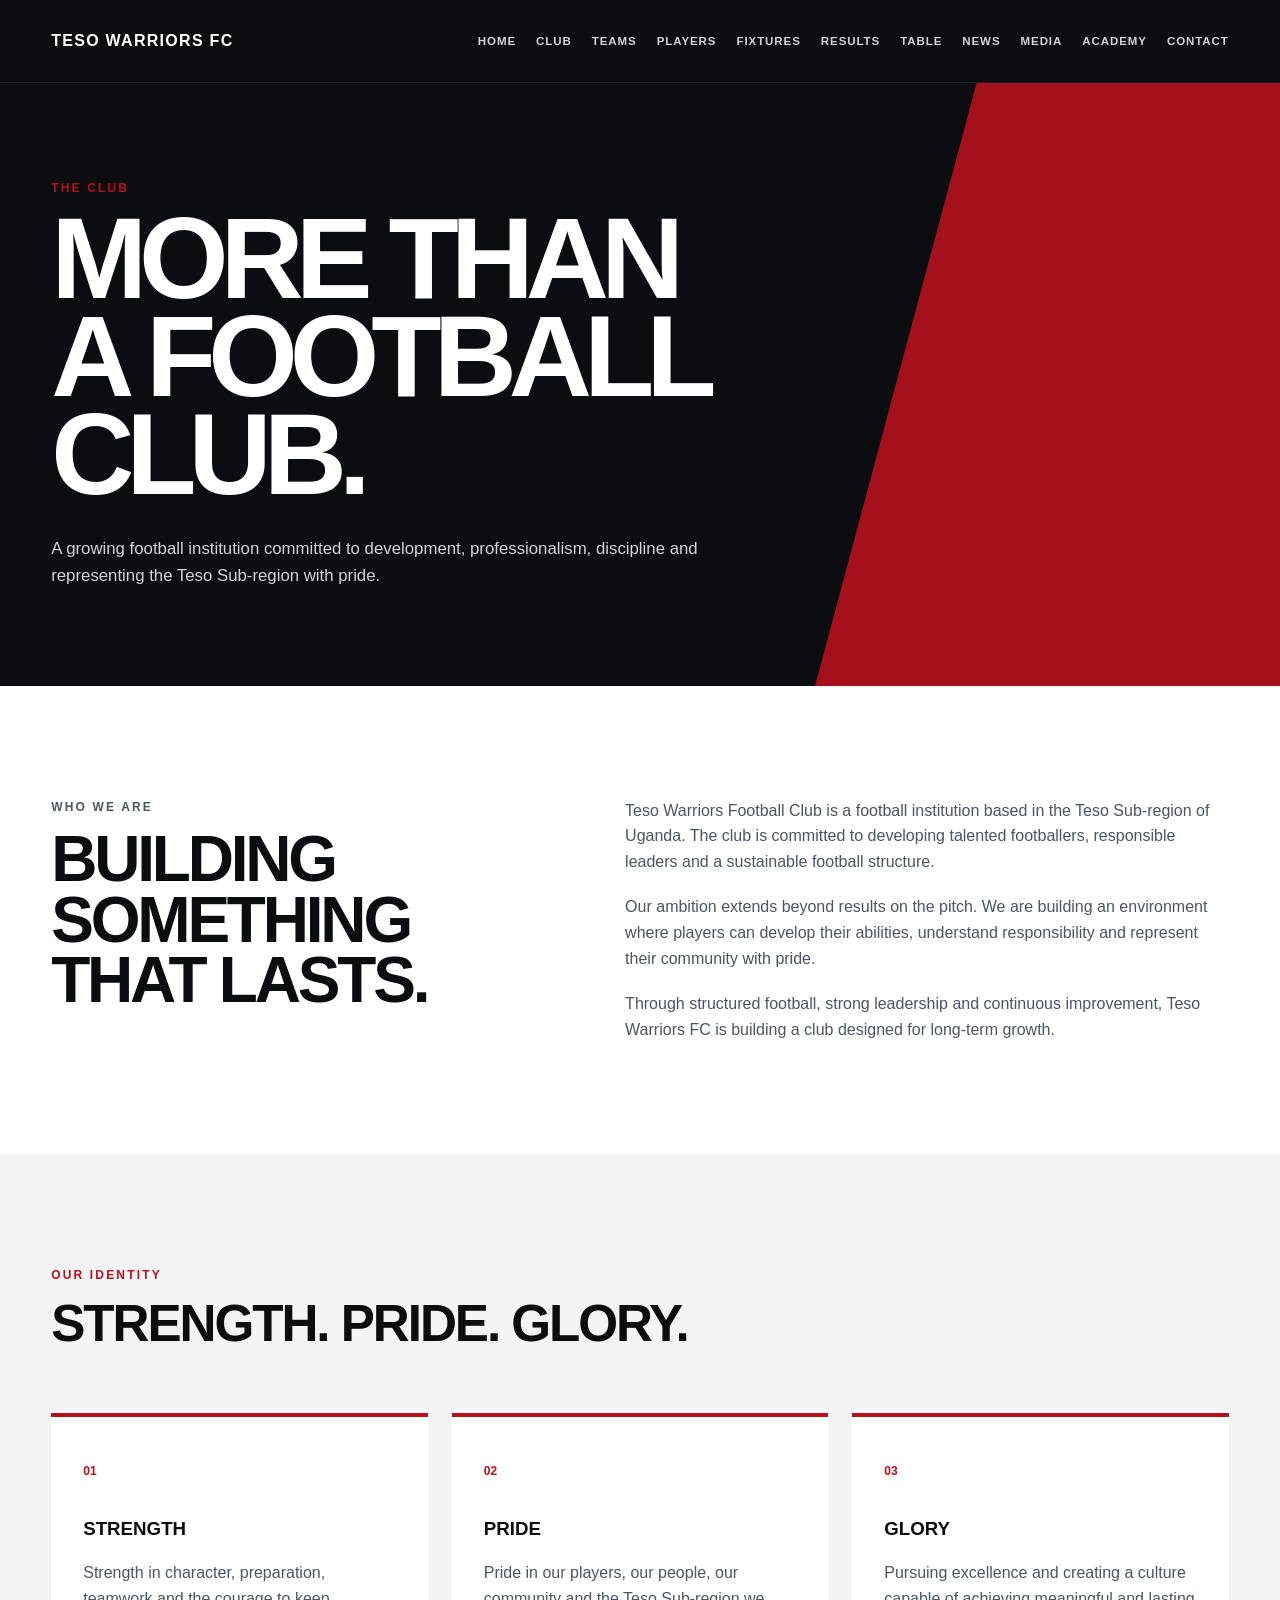
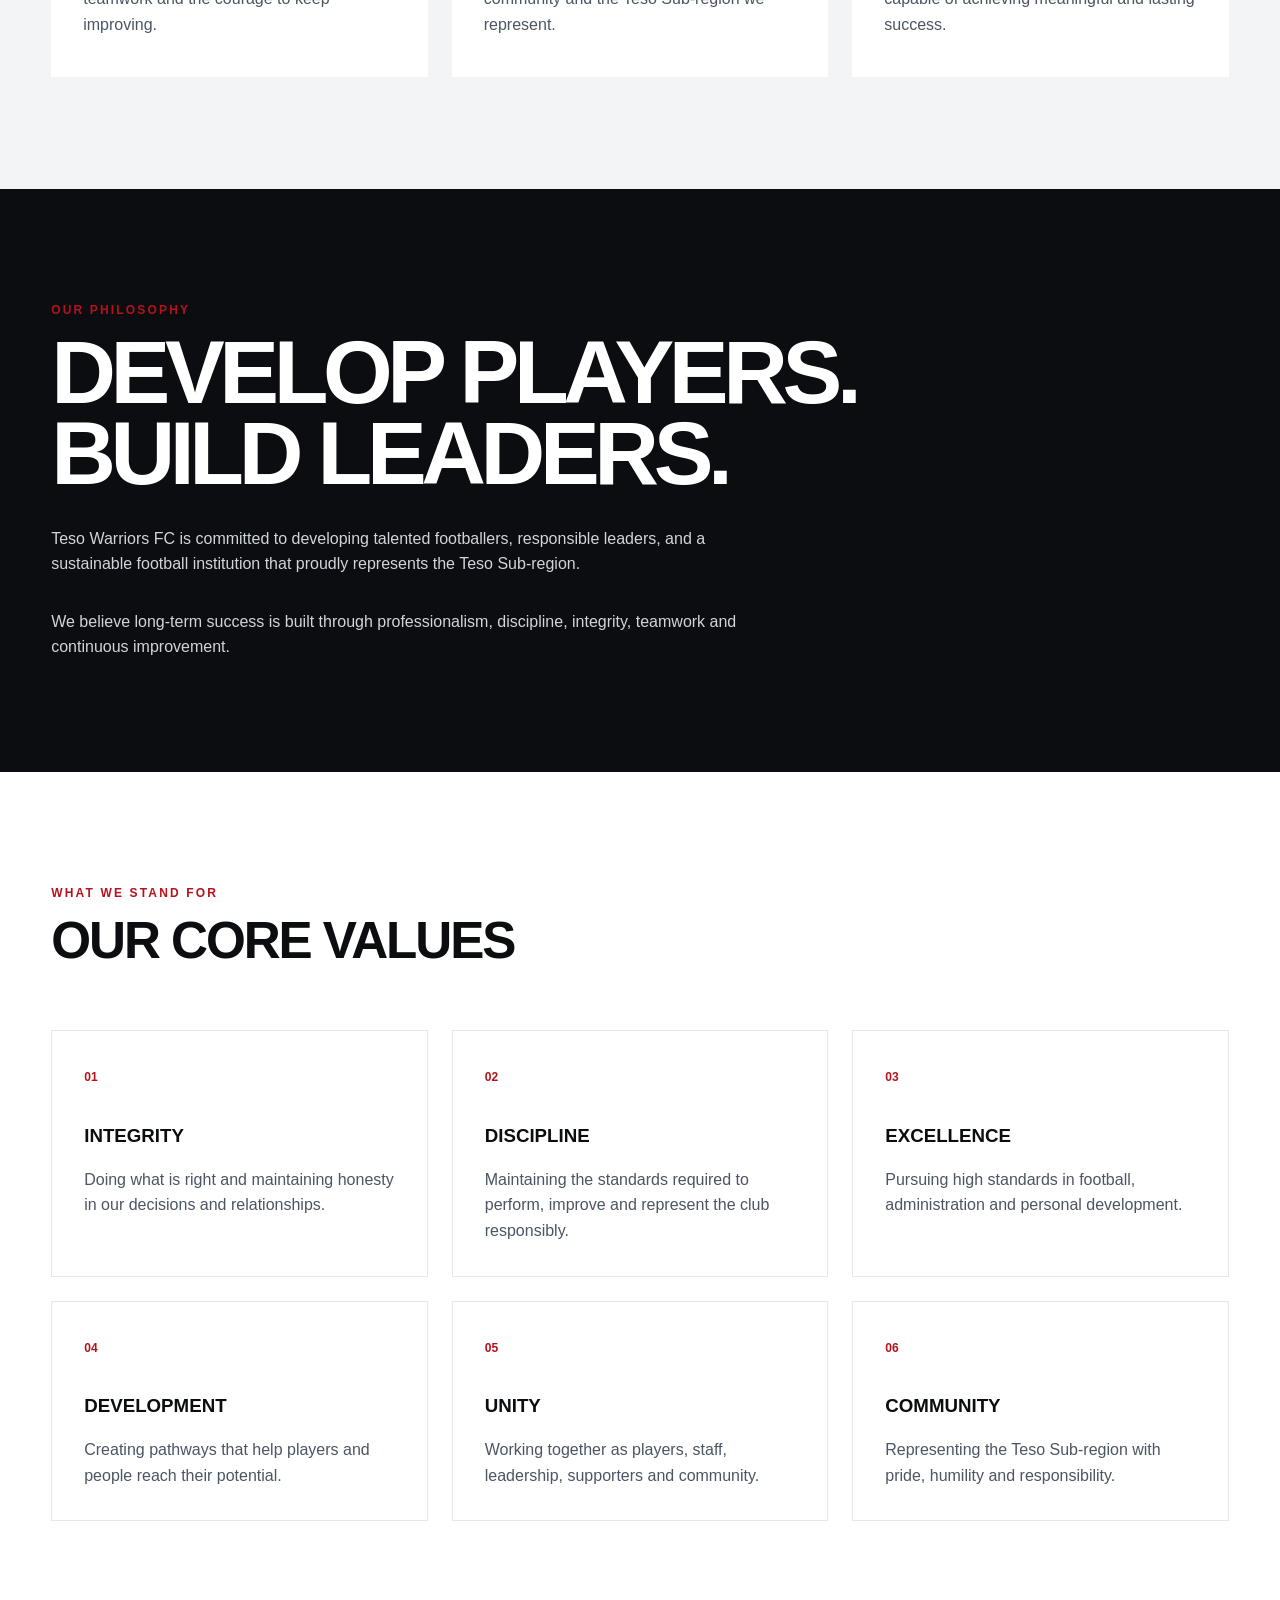
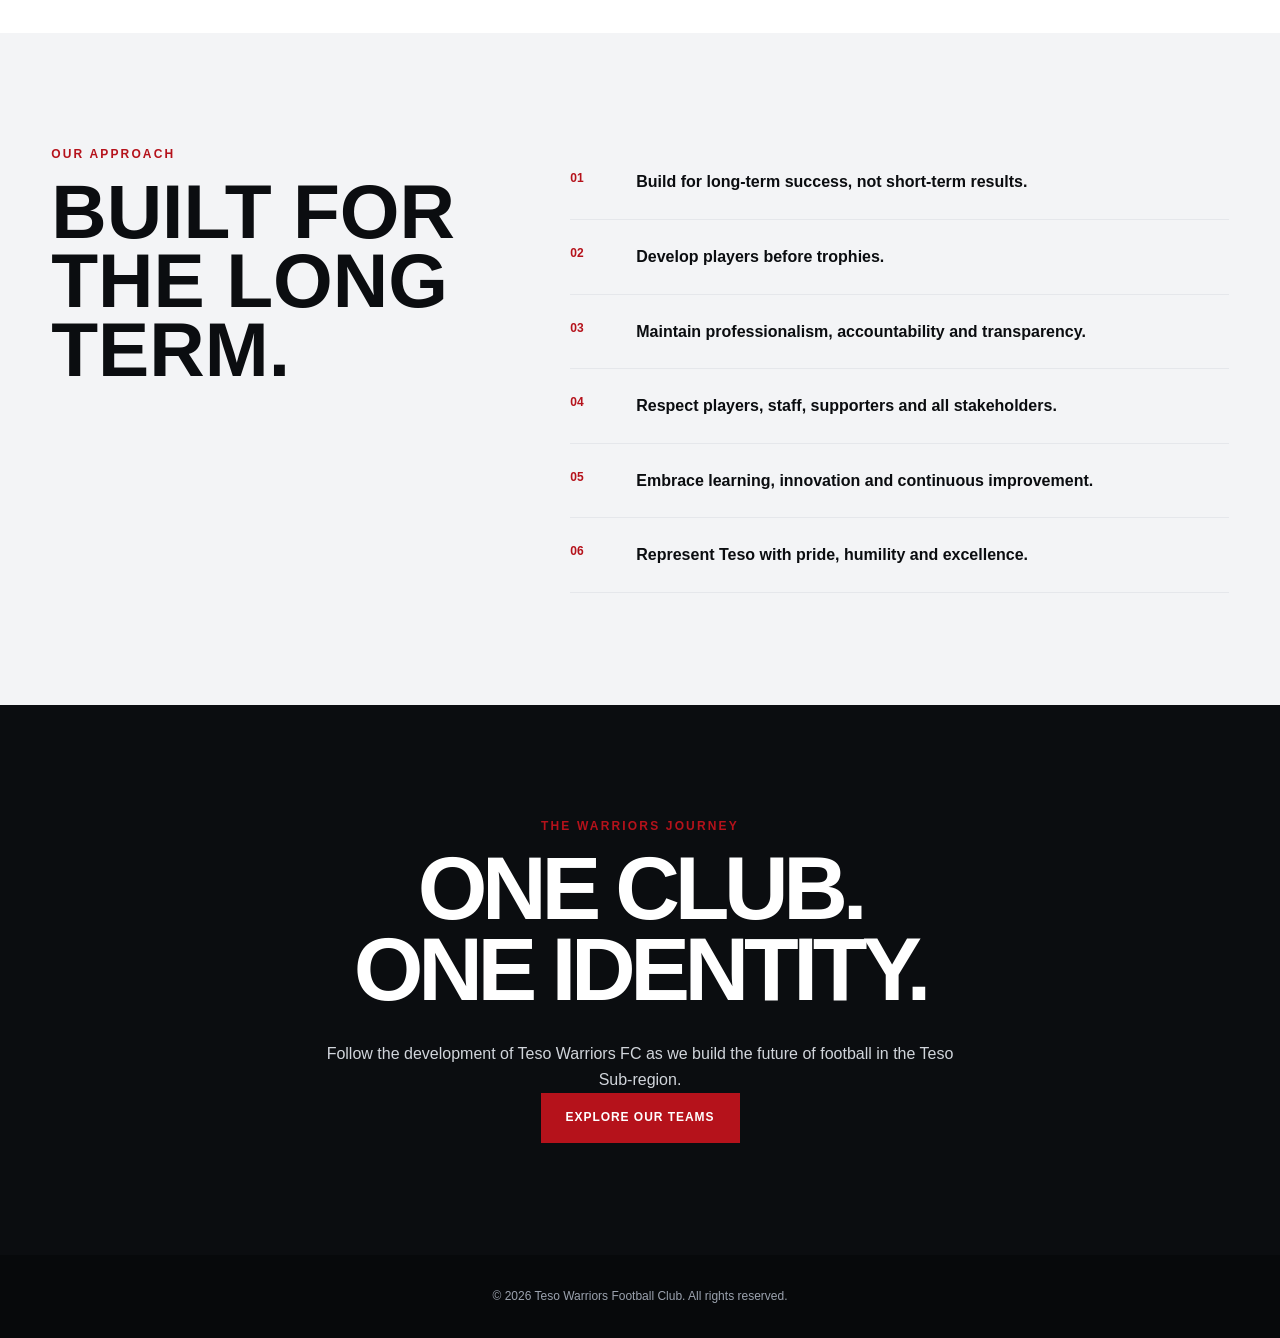
==== about.html @ 23d7d945 "Build complete public website structure and styling" ====
<!doctype html>
<html lang="en">
  <head>
    <meta charset="UTF-8" />
    <meta name="viewport" content="width=device-width, initial-scale=1.0" />

    <title>About the Club | Teso Warriors FC</title>

    <meta
      name="description"
      content="Learn about Teso Warriors Football Club, our identity, philosophy, values and commitment to football development in the Teso Sub-region."
    />

    <link rel="stylesheet" href="css/style.css" />
  </head>

  <body>
    <!-- Header -->
    <header class="site-header">
      <div class="container">
        <a href="index.html" class="logo">TESO WARRIORS FC</a>

        <nav class="main-nav">
          <a href="index.html">Home</a>
          <a href="about.html">Club</a>
          <a href="teams.html">Teams</a>
          <a href="players.html">Players</a>
          <a href="fixtures.html">Fixtures</a>
          <a href="results.html">Results</a>
          <a href="table.html">Table</a>
          <a href="news.html">News</a>
          <a href="media.html">Media</a>
          <a href="academy.html">Academy</a>
          <a href="contact.html">Contact</a>
        </nav>
      </div>
    </header>

    <main>
      <!-- Page Hero -->
      <section class="page-hero">
        <div class="container">
          <p class="section-label">THE CLUB</p>

          <h1>MORE THAN<br />A FOOTBALL CLUB.</h1>

          <p>
            A growing football institution committed to development,
            professionalism, discipline and representing the Teso Sub-region
            with pride.
          </p>
        </div>
      </section>

      <!-- About -->
      <section class="about-intro">
        <div class="container">
          <div class="about-grid">
            <div>
              <p class="section-label">WHO WE ARE</p>

              <h2>Building Something That Lasts.</h2>
            </div>

            <div>
              <p>
                Teso Warriors Football Club is a football institution based in
                the Teso Sub-region of Uganda. The club is committed to
                developing talented footballers, responsible leaders and a
                sustainable football structure.
              </p>

              <p>
                Our ambition extends beyond results on the pitch. We are
                building an environment where players can develop their
                abilities, understand responsibility and represent their
                community with pride.
              </p>

              <p>
                Through structured football, strong leadership and continuous
                improvement, Teso Warriors FC is building a club designed for
                long-term growth.
              </p>
            </div>
          </div>
        </div>
      </section>

      <!-- Identity -->
      <section class="club-identity">
        <div class="container">
          <div class="section-heading">
            <p class="section-label">OUR IDENTITY</p>
            <h2>Strength. Pride. Glory.</h2>
          </div>

          <div class="identity-grid">
            <article class="identity-card">
              <span>01</span>
              <h3>Strength</h3>
              <p>
                Strength in character, preparation, teamwork and the courage to
                keep improving.
              </p>
            </article>

            <article class="identity-card">
              <span>02</span>
              <h3>Pride</h3>
              <p>
                Pride in our players, our people, our community and the Teso
                Sub-region we represent.
              </p>
            </article>

            <article class="identity-card">
              <span>03</span>
              <h3>Glory</h3>
              <p>
                Pursuing excellence and creating a culture capable of achieving
                meaningful and lasting success.
              </p>
            </article>
          </div>
        </div>
      </section>

      <!-- Philosophy -->
      <section class="about-philosophy">
        <div class="container">
          <div class="about-philosophy-content">
            <p class="section-label">OUR PHILOSOPHY</p>

            <h2>Develop Players.<br />Build Leaders.</h2>

            <p>
              Teso Warriors FC is committed to developing talented footballers,
              responsible leaders, and a sustainable football institution that
              proudly represents the Teso Sub-region.
            </p>

            <p>
              We believe long-term success is built through professionalism,
              discipline, integrity, teamwork and continuous improvement.
            </p>
          </div>
        </div>
      </section>

      <!-- Values -->
      <section class="club-values">
        <div class="container">
          <div class="section-heading">
            <p class="section-label">WHAT WE STAND FOR</p>
            <h2>Our Core Values</h2>
          </div>

          <div class="values-grid">
            <article class="value-card">
              <span>01</span>
              <h3>Integrity</h3>
              <p>
                Doing what is right and maintaining honesty in our decisions and
                relationships.
              </p>
            </article>

            <article class="value-card">
              <span>02</span>
              <h3>Discipline</h3>
              <p>
                Maintaining the standards required to perform, improve and
                represent the club responsibly.
              </p>
            </article>

            <article class="value-card">
              <span>03</span>
              <h3>Excellence</h3>
              <p>
                Pursuing high standards in football, administration and personal
                development.
              </p>
            </article>

            <article class="value-card">
              <span>04</span>
              <h3>Development</h3>
              <p>
                Creating pathways that help players and people reach their
                potential.
              </p>
            </article>

            <article class="value-card">
              <span>05</span>
              <h3>Unity</h3>
              <p>
                Working together as players, staff, leadership, supporters and
                community.
              </p>
            </article>

            <article class="value-card">
              <span>06</span>
              <h3>Community</h3>
              <p>
                Representing the Teso Sub-region with pride, humility and
                responsibility.
              </p>
            </article>
          </div>
        </div>
      </section>

      <!-- Principles -->
      <section class="guiding-principles">
        <div class="container">
          <div class="principles-grid">
            <div>
              <p class="section-label">OUR APPROACH</p>
              <h2>Built For<br />The Long Term.</h2>
            </div>

            <div class="principles-list">
              <div class="principle">
                <span>01</span>
                <p>Build for long-term success, not short-term results.</p>
              </div>

              <div class="principle">
                <span>02</span>
                <p>Develop players before trophies.</p>
              </div>

              <div class="principle">
                <span>03</span>
                <p>
                  Maintain professionalism, accountability and transparency.
                </p>
              </div>

              <div class="principle">
                <span>04</span>
                <p>Respect players, staff, supporters and all stakeholders.</p>
              </div>

              <div class="principle">
                <span>05</span>
                <p>Embrace learning, innovation and continuous improvement.</p>
              </div>

              <div class="principle">
                <span>06</span>
                <p>Represent Teso with pride, humility and excellence.</p>
              </div>
            </div>
          </div>
        </div>
      </section>

      <!-- CTA -->
      <section class="home-cta">
        <div class="container">
          <p class="section-label">THE WARRIORS JOURNEY</p>

          <h2>One Club.<br />One Identity.</h2>

          <p>
            Follow the development of Teso Warriors FC as we build the future of
            football in the Teso Sub-region.
          </p>

          <a href="teams.html" class="btn btn-primary">Explore Our Teams</a>
        </div>
      </section>
    </main>

    <!-- Footer -->
    <footer class="site-footer">
      <div class="container">
        <p>&copy; 2026 Teso Warriors Football Club. All rights reserved.</p>
      </div>
    </footer>

    <script src="js/main.js"></script>
  </body>
</html>
---- css/style.css ----
/* =========================================================
   TESO WARRIORS FC
   MAIN STYLESHEET
   ========================================================= */

/* =========================================================
   ROOT VARIABLES
   ========================================================= */

:root {
  --color-primary: #b5121b;
  --color-primary-dark: #8f0e15;
  --color-dark: #0b0d10;
  --color-dark-soft: #12161b;
  --color-dark-light: #1a1f25;
  --color-white: #ffffff;
  --color-light: #f3f4f6;
  --color-grey: #9ca3af;
  --color-grey-dark: #4b5563;
  --color-border: #e5e7eb;

  --container-width: 1200px;

  --space-xs: 0.5rem;
  --space-sm: 1rem;
  --space-md: 1.5rem;
  --space-lg: 2.5rem;
  --space-xl: 4rem;
  --space-xxl: 7rem;

  --transition: 0.3s ease;
}

/* =========================================================
   RESET
   ========================================================= */

* {
  margin: 0;
  padding: 0;
  box-sizing: border-box;
}

html {
  scroll-behavior: smooth;
}

body {
  font-family: Arial, Helvetica, sans-serif;
  background: var(--color-white);
  color: var(--color-dark);
  line-height: 1.6;
}

img {
  max-width: 100%;
  display: block;
}

a {
  color: inherit;
  text-decoration: none;
}

button,
input,
textarea,
select {
  font: inherit;
}

/* =========================================================
   GLOBAL LAYOUT
   ========================================================= */

.container {
  width: min(92%, var(--container-width));
  margin: 0 auto;
}

section {
  position: relative;
}

.section-heading {
  margin-bottom: var(--space-xl);
}

.section-label {
  color: var(--color-primary);
  font-size: 0.75rem;
  font-weight: 800;
  letter-spacing: 0.18em;
  text-transform: uppercase;
  margin-bottom: 0.75rem;
}

.section-heading h2 {
  font-size: clamp(2rem, 4vw, 3.5rem);
  line-height: 1;
  text-transform: uppercase;
  letter-spacing: -0.04em;
}

/* =========================================================
   HEADER
   ========================================================= */

.site-header {
  background: var(--color-dark);
  color: var(--color-white);
  border-bottom: 1px solid rgba(255, 255, 255, 0.08);
}

.site-header .container {
  min-height: 82px;
  display: flex;
  align-items: center;
  justify-content: space-between;
  gap: 2rem;
}

.logo {
  font-size: 1rem;
  font-weight: 900;
  letter-spacing: 0.08em;
  white-space: nowrap;
}

.main-nav {
  display: flex;
  align-items: center;
  justify-content: flex-end;
  flex-wrap: wrap;
  gap: 1.25rem;
}

.main-nav a {
  color: #d1d5db;
  font-size: 0.72rem;
  font-weight: 700;
  letter-spacing: 0.08em;
  text-transform: uppercase;
  transition: color var(--transition);
}

.main-nav a:hover {
  color: var(--color-white);
}

/* =========================================================
   HERO
   ========================================================= */

.hero {
  min-height: 720px;
  display: flex;
  align-items: center;
  background:
    linear-gradient(
      90deg,
      rgba(11, 13, 16, 0.98) 0%,
      rgba(11, 13, 16, 0.9) 55%,
      rgba(11, 13, 16, 0.7) 100%
    ),
    var(--color-dark);
  color: var(--color-white);
  overflow: hidden;
}

.hero::after {
  content: "";
  position: absolute;
  right: -10%;
  top: 0;
  width: 42%;
  height: 100%;
  background: var(--color-primary);
  opacity: 0.9;
  transform: skewX(-15deg);
}

.hero .container {
  position: relative;
  z-index: 2;
}

.hero-label {
  color: #d1d5db;
  font-size: 0.75rem;
  font-weight: 800;
  letter-spacing: 0.2em;
  margin-bottom: 1.5rem;
}

.hero h1 {
  max-width: 850px;
  font-size: clamp(4rem, 10vw, 9rem);
  line-height: 0.82;
  letter-spacing: -0.07em;
  font-weight: 900;
  text-transform: uppercase;
}

.hero-text {
  max-width: 620px;
  margin-top: 2rem;
  color: #d1d5db;
  font-size: 1.05rem;
}

.hero-actions {
  display: flex;
  flex-wrap: wrap;
  gap: 1rem;
  margin-top: 2rem;
}

/* =========================================================
   PAGE HERO
   ========================================================= */

.page-hero {
  min-height: 500px;
  display: flex;
  align-items: flex-end;
  padding: 6rem 0;
  background: var(--color-dark);
  color: var(--color-white);
  overflow: hidden;
}

.page-hero::after {
  content: "";
  position: absolute;
  right: -8%;
  bottom: -20%;
  width: 38%;
  height: 140%;
  background: var(--color-primary);
  transform: skewX(-15deg);
  opacity: 0.9;
}

.page-hero .container {
  position: relative;
  z-index: 2;
}

.page-hero h1 {
  max-width: 900px;
  font-size: clamp(4rem, 9vw, 8rem);
  line-height: 0.85;
  letter-spacing: -0.07em;
  text-transform: uppercase;
}

.page-hero p:not(.section-label) {
  max-width: 650px;
  margin-top: 2rem;
  color: #d1d5db;
  font-size: 1.05rem;
}

/* =========================================================
   BUTTONS
   ========================================================= */

.btn {
  display: inline-flex;
  align-items: center;
  justify-content: center;
  min-height: 50px;
  padding: 0.85rem 1.5rem;
  border: 1px solid transparent;
  font-size: 0.75rem;
  font-weight: 800;
  letter-spacing: 0.08em;
  text-transform: uppercase;
  transition:
    background var(--transition),
    color var(--transition),
    border-color var(--transition),
    transform var(--transition);
}

.btn:hover {
  transform: translateY(-2px);
}

.btn-primary {
  background: var(--color-primary);
  color: var(--color-white);
}

.btn-primary:hover {
  background: var(--color-primary-dark);
}

.btn-secondary {
  background: transparent;
  color: var(--color-white);
  border-color: rgba(255, 255, 255, 0.45);
}

.btn-secondary:hover {
  background: var(--color-white);
  color: var(--color-dark);
}

/* =========================================================
   HOMEPAGE - MATCH CENTRE
   ========================================================= */

.match-centre {
  padding: var(--space-xxl) 0;
  background: var(--color-light);
}

.match-grid {
  display: grid;
  grid-template-columns: repeat(2, 1fr);
  gap: 1.5rem;
}

.match-card {
  padding: 2rem;
  background: var(--color-white);
  border-top: 4px solid var(--color-primary);
}

.match-status {
  color: var(--color-primary);
  font-size: 0.7rem;
  font-weight: 800;
  letter-spacing: 0.15em;
}

.match-date {
  margin: 1rem 0 2rem;
  color: var(--color-grey-dark);
  font-size: 0.75rem;
  font-weight: 700;
  letter-spacing: 0.1em;
}

.match-teams {
  display: grid;
  grid-template-columns: 1fr auto 1fr;
  align-items: center;
  gap: 1rem;
}

.match-teams span {
  font-weight: 800;
}

.match-teams span:last-child {
  text-align: right;
}

.match-teams strong {
  color: var(--color-primary);
}

.match-link {
  display: inline-block;
  margin-top: 2rem;
  color: var(--color-primary);
  font-size: 0.75rem;
  font-weight: 800;
  text-transform: uppercase;
}

/* =========================================================
   HOMEPAGE - SNAPSHOT
   ========================================================= */

.club-snapshot {
  padding: var(--space-xxl) 0;
}

.snapshot-grid {
  display: grid;
  grid-template-columns: repeat(3, 1fr);
  gap: 1.5rem;
}

.snapshot-card {
  padding: 2.5rem 2rem;
  border: 1px solid var(--color-border);
}

.snapshot-number {
  color: var(--color-primary);
  font-size: 0.75rem;
  font-weight: 900;
}

.snapshot-card h3 {
  margin: 2rem 0 1rem;
  font-size: 1.4rem;
  text-transform: uppercase;
}

.snapshot-card p {
  color: var(--color-grey-dark);
}

/* =========================================================
   HOMEPAGE - TEAMS
   ========================================================= */

.teams-preview {
  padding: var(--space-xxl) 0;
  background: var(--color-dark);
  color: var(--color-white);
}

.teams-grid {
  display: grid;
  grid-template-columns: repeat(3, 1fr);
  gap: 1rem;
}

.team-card {
  min-height: 260px;
  padding: 2rem;
  background: var(--color-dark-soft);
  border: 1px solid rgba(255, 255, 255, 0.08);
  transition:
    transform var(--transition),
    background var(--transition);
}

.team-card:hover {
  transform: translateY(-5px);
  background: var(--color-primary);
}

.team-card span {
  color: #9ca3af;
  font-size: 0.75rem;
  font-weight: 800;
}

.team-card h3 {
  margin-top: 5rem;
  font-size: 1.5rem;
  text-transform: uppercase;
}

.team-card p {
  margin-top: 0.5rem;
  color: #d1d5db;
}

.section-action {
  margin-top: 2rem;
}

/* =========================================================
   HOMEPAGE - NEWS
   ========================================================= */

.news-preview {
  padding: var(--space-xxl) 0;
}

.news-grid {
  display: grid;
  grid-template-columns: repeat(3, 1fr);
  gap: 1.5rem;
}

.news-card {
  overflow: hidden;
  background: var(--color-white);
  border: 1px solid var(--color-border);
}

.news-image {
  min-height: 230px;
  display: flex;
  align-items: flex-end;
  padding: 1.5rem;
  background: linear-gradient(135deg, #1a1f25, #0b0d10);
  color: var(--color-white);
}

.news-image span {
  color: #d1d5db;
  font-size: 0.7rem;
  font-weight: 800;
  letter-spacing: 0.12em;
}

.news-content {
  padding: 1.75rem;
}

.news-category {
  color: var(--color-primary);
  font-size: 0.68rem;
  font-weight: 900;
  letter-spacing: 0.12em;
}

.news-content h3 {
  margin: 0.75rem 0;
  font-size: 1.35rem;
  line-height: 1.1;
  text-transform: uppercase;
}

.news-content p:not(.news-category) {
  color: var(--color-grey-dark);
}

.news-content a {
  display: inline-block;
  margin-top: 1.25rem;
  color: var(--color-primary);
  font-size: 0.72rem;
  font-weight: 800;
  text-transform: uppercase;
}

/* =========================================================
   HOMEPAGE - PHILOSOPHY
   ========================================================= */

.philosophy {
  padding: var(--space-xxl) 0;
  background: var(--color-primary);
  color: var(--color-white);
}

.philosophy-content {
  max-width: 800px;
}

.philosophy .section-label {
  color: #fca5a5;
}

.philosophy h2 {
  font-size: clamp(3rem, 7vw, 6rem);
  line-height: 0.9;
  letter-spacing: -0.06em;
  text-transform: uppercase;
}

.philosophy-content > p:not(.section-label) {
  max-width: 650px;
  margin-top: 2rem;
  color: #fee2e2;
  font-size: 1.05rem;
}

/* =========================================================
   CTA
   ========================================================= */

.home-cta {
  padding: var(--space-xxl) 0;
  background: var(--color-dark);
  color: var(--color-white);
  text-align: center;
}

.home-cta .container {
  max-width: 900px;
}

.home-cta h2 {
  font-size: clamp(3rem, 7vw, 6rem);
  line-height: 0.9;
  letter-spacing: -0.06em;
  text-transform: uppercase;
}

.home-cta p:not(.section-label) {
  max-width: 650px;
  margin: 2rem auto 0;
  color: #d1d5db;
}

/* =========================================================
   FOOTER
   ========================================================= */

.site-footer {
  padding: 2rem 0;
  background: #07090b;
  color: #9ca3af;
  text-align: center;
  font-size: 0.75rem;
}

/* =========================================================
   ABOUT PAGE
   ========================================================= */

.about-intro,
.teams-intro,
.players-intro,
.fixtures-intro,
.results-intro,
.table-intro,
.media-intro,
.academy-intro,
.contact-intro {
  padding: var(--space-xxl) 0;
}

.about-grid,
.teams-intro-grid,
.players-intro-grid,
.fixtures-intro-grid,
.results-intro-grid,
.table-intro-grid,
.media-intro-grid,
.academy-intro-grid,
.contact-intro-grid {
  display: grid;
  grid-template-columns: 0.9fr 1.1fr;
  gap: 5rem;
}

.about-grid h2,
.teams-intro-grid h2,
.players-intro-grid h2,
.fixtures-intro-grid h2,
.results-intro-grid h2,
.table-intro-grid h2,
.media-intro-grid h2,
.academy-intro-grid h2,
.contact-intro-grid h2 {
  font-size: clamp(2.5rem, 5vw, 4.5rem);
  line-height: 0.95;
  letter-spacing: -0.05em;
  text-transform: uppercase;
}

.about-grid p,
.teams-intro-grid p,
.players-intro-grid p,
.fixtures-intro-grid p,
.results-intro-grid p,
.table-intro-grid p,
.media-intro-grid p,
.academy-intro-grid p,
.contact-intro-grid p {
  color: var(--color-grey-dark);
}

.about-grid p + p,
.teams-intro-grid p + p,
.players-intro-grid p + p,
.fixtures-intro-grid p + p,
.results-intro-grid p + p,
.table-intro-grid p + p,
.media-intro-grid p + p,
.academy-intro-grid p + p,
.contact-intro-grid p + p {
  margin-top: 1.25rem;
}

/* =========================================================
   ABOUT - IDENTITY
   ========================================================= */

.club-identity {
  padding: var(--space-xxl) 0;
  background: var(--color-light);
}

.identity-grid {
  display: grid;
  grid-template-columns: repeat(3, 1fr);
  gap: 1.5rem;
}

.identity-card {
  padding: 2.5rem 2rem;
  background: var(--color-white);
  border-top: 4px solid var(--color-primary);
}

.identity-card span,
.value-card span {
  color: var(--color-primary);
  font-size: 0.75rem;
  font-weight: 900;
}

.identity-card h3,
.value-card h3 {
  margin: 2rem 0 1rem;
  text-transform: uppercase;
}

.identity-card p,
.value-card p {
  color: var(--color-grey-dark);
}

/* =========================================================
   ABOUT - PHILOSOPHY
   ========================================================= */

.about-philosophy {
  padding: var(--space-xxl) 0;
  background: var(--color-dark);
  color: var(--color-white);
}

.about-philosophy-content {
  max-width: 850px;
}

.about-philosophy h2 {
  font-size: clamp(3rem, 7vw, 6rem);
  line-height: 0.9;
  letter-spacing: -0.06em;
  text-transform: uppercase;
}

.about-philosophy-content p:not(.section-label) {
  max-width: 700px;
  margin-top: 2rem;
  color: #d1d5db;
}

/* =========================================================
   ABOUT - VALUES
   ========================================================= */

.club-values {
  padding: var(--space-xxl) 0;
}

.values-grid {
  display: grid;
  grid-template-columns: repeat(3, 1fr);
  gap: 1.5rem;
}

.value-card {
  padding: 2rem;
  border: 1px solid var(--color-border);
}

/* =========================================================
   ABOUT - PRINCIPLES
   ========================================================= */

.guiding-principles {
  padding: var(--space-xxl) 0;
  background: var(--color-light);
}

.principles-grid {
  display: grid;
  grid-template-columns: 0.8fr 1.2fr;
  gap: 5rem;
}

.principles-grid h2 {
  font-size: clamp(3rem, 6vw, 5rem);
  line-height: 0.9;
  text-transform: uppercase;
}

.principle {
  display: grid;
  grid-template-columns: 50px 1fr;
  gap: 1rem;
  padding: 1.5rem 0;
  border-bottom: 1px solid var(--color-border);
}

.principle span {
  color: var(--color-primary);
  font-weight: 900;
  font-size: 0.75rem;
}

.principle p {
  font-weight: 700;
}

/* =========================================================
   TEAMS PAGE
   ========================================================= */

.team-feature {
  padding: var(--space-xxl) 0;
  background: var(--color-dark);
  color: var(--color-white);
}

.team-feature-light {
  background: var(--color-light);
  color: var(--color-dark);
}

.team-feature-grid {
  display: grid;
  grid-template-columns: 160px 1fr;
  gap: 3rem;
}

.team-feature-number {
  color: var(--color-primary);
  font-size: 5rem;
  font-weight: 900;
  line-height: 1;
}

.team-feature-content {
  max-width: 850px;
}

.team-feature-content h2 {
  font-size: clamp(3rem, 6vw, 5rem);
  line-height: 0.9;
  text-transform: uppercase;
}

.team-feature-content > p:not(.section-label) {
  max-width: 700px;
  margin-top: 1.5rem;
  color: #d1d5db;
}

.team-feature-light .team-feature-content > p:not(.section-label) {
  color: var(--color-grey-dark);
}

.team-meta {
  display: grid;
  grid-template-columns: repeat(3, 1fr);
  gap: 1rem;
  margin: 2.5rem 0;
}

.team-meta div {
  padding: 1.25rem;
  border: 1px solid rgba(255, 255, 255, 0.1);
}

.team-feature-light .team-meta div {
  border-color: var(--color-border);
}

.team-meta span {
  display: block;
  color: var(--color-primary);
  font-size: 0.65rem;
  font-weight: 900;
  letter-spacing: 0.1em;
}

.team-meta strong {
  display: block;
  margin-top: 0.5rem;
  font-size: 0.85rem;
}

.teams-philosophy {
  padding: var(--space-xxl) 0;
  background: var(--color-primary);
  color: var(--color-white);
}

.teams-philosophy-content {
  max-width: 800px;
}

.teams-philosophy h2 {
  font-size: clamp(3.5rem, 7vw, 6rem);
  line-height: 0.85;
  text-transform: uppercase;
}

.teams-philosophy-content > p:not(.section-label) {
  max-width: 650px;
  margin-top: 2rem;
  color: #fee2e2;
}

/* =========================================================
   PLAYERS PAGE
   ========================================================= */

.players-section {
  padding: var(--space-xxl) 0;
}

.players-empty {
  display: grid;
  grid-template-columns: 100px 1fr;
  gap: 2rem;
  padding: 3rem;
  background: var(--color-dark);
  color: var(--color-white);
}

.players-empty-number {
  color: var(--color-primary);
  font-size: 4rem;
  font-weight: 900;
}

.players-empty h3 {
  font-size: 2rem;
  text-transform: uppercase;
}

.players-empty p {
  max-width: 700px;
  margin-top: 1rem;
  color: #d1d5db;
}

.player-id-section {
  padding: var(--space-xxl) 0;
  background: var(--color-light);
}

.player-id-grid {
  display: grid;
  grid-template-columns: 0.9fr 1.1fr;
  gap: 5rem;
}

.player-id-grid h2 {
  font-size: clamp(2.5rem, 5vw, 4.5rem);
  line-height: 0.9;
  text-transform: uppercase;
}

.player-id-grid > div:last-child p {
  color: var(--color-grey-dark);
}

.player-id-example {
  display: inline-flex;
  flex-direction: column;
  margin: 2rem 0;
  padding: 1.5rem 2rem;
  background: var(--color-dark);
  color: var(--color-white);
}

.player-id-example span {
  color: #9ca3af;
  font-size: 0.65rem;
  font-weight: 900;
  letter-spacing: 0.12em;
}

.player-id-example strong {
  margin-top: 0.5rem;
  color: var(--color-primary);
  font-size: 1.5rem;
  letter-spacing: 0.08em;
}

.players-development {
  padding: var(--space-xxl) 0;
  background: var(--color-primary);
  color: var(--color-white);
}

.players-development-content {
  max-width: 850px;
}

.players-development h2 {
  font-size: clamp(3rem, 6vw, 5rem);
  line-height: 0.9;
  text-transform: uppercase;
}

.players-development-content > p:not(.section-label) {
  max-width: 700px;
  margin: 2rem 0;
  color: #fee2e2;
}

/* =========================================================
   FIXTURES PAGE
   ========================================================= */

.fixtures-list-section {
  padding: var(--space-xxl) 0;
}

.fixture-list {
  display: grid;
  gap: 1rem;
}

.fixture-card {
  display: grid;
  grid-template-columns: 90px 1fr;
  background: var(--color-light);
  border-left: 4px solid var(--color-primary);
}

.fixture-number {
  display: flex;
  align-items: center;
  justify-content: center;
  color: var(--color-primary);
  font-size: 1.5rem;
  font-weight: 900;
}

.fixture-main {
  padding: 2rem;
}

.fixture-top,
.fixture-details {
  display: flex;
  justify-content: space-between;
  gap: 1rem;
  color: var(--color-grey-dark);
  font-size: 0.65rem;
  font-weight: 800;
  letter-spacing: 0.08em;
  text-transform: uppercase;
}

.fixture-teams {
  display: grid;
  grid-template-columns: 1fr auto 1fr;
  align-items: center;
  gap: 1rem;
  margin: 2rem 0;
  font-size: 1.25rem;
  text-transform: uppercase;
}

.fixture-teams strong:last-child {
  text-align: right;
}

.fixture-teams span {
  color: var(--color-primary);
  font-weight: 900;
}

.home-ground {
  padding: var(--space-xxl) 0;
  background: var(--color-dark);
  color: var(--color-white);
}

.home-ground-grid {
  display: grid;
  grid-template-columns: 0.9fr 1.1fr;
  gap: 5rem;
}

.home-ground h2 {
  font-size: clamp(3rem, 6vw, 5rem);
  line-height: 0.9;
  text-transform: uppercase;
}

.home-ground-grid > div:last-child p {
  color: #d1d5db;
}

.home-ground-grid > div:last-child p + p {
  margin-top: 1.25rem;
}

.fixtures-cta {
  padding: var(--space-xxl) 0;
  background: var(--color-primary);
  color: var(--color-white);
  text-align: center;
}

.fixtures-cta .container {
  max-width: 900px;
}

.fixtures-cta h2 {
  font-size: clamp(3rem, 7vw, 6rem);
  line-height: 0.9;
  text-transform: uppercase;
}

.fixtures-cta p:not(.section-label) {
  max-width: 650px;
  margin: 2rem auto 0;
  color: #fee2e2;
}

/* =========================================================
   RESULTS PAGE
   ========================================================= */

.latest-result,
.results-list-section {
  padding: var(--space-xxl) 0;
}

.result-feature {
  padding: 2rem;
  background: var(--color-dark);
  color: var(--color-white);
}

.result-feature-top,
.result-feature-bottom {
  display: flex;
  justify-content: space-between;
  gap: 1rem;
  color: #9ca3af;
  font-size: 0.65rem;
  font-weight: 800;
  letter-spacing: 0.08em;
  text-transform: uppercase;
}

.result-scoreboard {
  display: grid;
  grid-template-columns: 1fr auto 1fr;
  align-items: center;
  gap: 2rem;
  padding: 4rem 0;
}

.result-team span {
  color: var(--color-primary);
  font-size: 0.65rem;
  font-weight: 900;
  letter-spacing: 0.1em;
}

.result-team h3 {
  margin-top: 0.5rem;
  font-size: clamp(1.5rem, 3vw, 2.5rem);
  text-transform: uppercase;
}

.result-team-away {
  text-align: right;
}

.result-score {
  text-align: center;
}

.result-score strong {
  display: block;
  font-size: 4rem;
  line-height: 1;
}

.result-score span {
  color: #9ca3af;
  font-size: 0.65rem;
  font-weight: 800;
  letter-spacing: 0.1em;
}

.results-list {
  display: grid;
  gap: 1rem;
}

.result-row {
  display: grid;
  grid-template-columns: 100px 1fr 220px 140px;
  align-items: center;
  gap: 2rem;
  padding: 1.5rem;
  border-bottom: 1px solid var(--color-border);
}

.result-row-date span,
.result-row-meta span {
  display: block;
  color: var(--color-grey);
  font-size: 0.62rem;
  font-weight: 800;
  letter-spacing: 0.08em;
  text-transform: uppercase;
}

.result-row-date strong {
  display: block;
  margin-top: 0.25rem;
}

.result-row-teams {
  display: flex;
  align-items: center;
  gap: 1rem;
  text-transform: uppercase;
}

.result-row-teams span {
  color: var(--color-primary);
  font-weight: 900;
}

.result-row-meta {
  display: grid;
  gap: 0.35rem;
}

.result-report {
  color: var(--color-primary);
  font-size: 0.7rem;
  font-weight: 900;
  text-align: right;
  text-transform: uppercase;
}

.match-reports {
  padding: var(--space-xxl) 0;
  background: var(--color-light);
}

.match-reports-grid {
  display: grid;
  grid-template-columns: 0.8fr 1.2fr;
  gap: 5rem;
}

.match-reports h2 {
  font-size: clamp(3rem, 6vw, 5rem);
  line-height: 0.9;
  text-transform: uppercase;
}

.match-reports-grid > div:last-child p {
  color: var(--color-grey-dark);
}

.match-reports-grid > div:last-child p + p {
  margin-top: 1.25rem;
}

.match-reports-grid .btn {
  margin-top: 1.5rem;
}

/* =========================================================
   TABLE PAGE
   ========================================================= */

.league-table-section {
  padding: var(--space-xxl) 0;
}

.table-wrapper {
  overflow-x: auto;
  border: 1px solid var(--color-border);
}

.league-table {
  width: 100%;
  min-width: 800px;
  border-collapse: collapse;
}

.league-table th,
.league-table td {
  padding: 1rem;
  border-bottom: 1px solid var(--color-border);
  text-align: center;
  font-size: 0.8rem;
}

.league-table th {
  background: var(--color-dark);
  color: var(--color-white);
  font-size: 0.65rem;
  font-weight: 900;
  letter-spacing: 0.08em;
  text-transform: uppercase;
}

.league-table th:nth-child(2),
.league-table td:nth-child(2) {
  text-align: left;
}

.league-table tbody tr:last-child td {
  border-bottom: 0;
}

.league-table .warriors-row {
  background: #fff1f2;
  border-left: 4px solid var(--color-primary);
}

.table-note {
  margin-top: 1rem;
  color: var(--color-grey-dark);
  font-size: 0.8rem;
}

.table-stats {
  padding: var(--space-xxl) 0;
  background: var(--color-light);
}

.table-stats-grid {
  display: grid;
  grid-template-columns: repeat(6, 1fr);
  gap: 1rem;
}

.table-stat {
  padding: 2rem 1rem;
  background: var(--color-white);
  border-top: 3px solid var(--color-primary);
  text-align: center;
}

.table-stat span {
  color: var(--color-primary);
  font-size: 0.65rem;
  font-weight: 900;
}

.table-stat strong {
  display: block;
  margin: 1rem 0 0.5rem;
  font-size: 2.5rem;
  line-height: 1;
}

.table-stat p {
  color: var(--color-grey-dark);
  font-size: 0.7rem;
  font-weight: 800;
  text-transform: uppercase;
}

.table-cta {
  padding: var(--space-xxl) 0;
  background: var(--color-primary);
  color: var(--color-white);
  text-align: center;
}

.table-cta .container {
  max-width: 900px;
}

.table-cta h2 {
  font-size: clamp(3rem, 7vw, 6rem);
  line-height: 0.9;
  text-transform: uppercase;
}

.table-cta p:not(.section-label) {
  max-width: 650px;
  margin: 2rem auto 0;
  color: #fee2e2;
}

/* =========================================================
   NEWS PAGE
   ========================================================= */

.featured-news,
.news-categories,
.news-match-reports {
  padding: var(--space-xxl) 0;
}

.featured-news-card {
  display: grid;
  grid-template-columns: 1.1fr 0.9fr;
  min-height: 500px;
  background: var(--color-dark);
  color: var(--color-white);
}

.featured-news-image {
  min-height: 500px;
  display: flex;
  align-items: flex-end;
  padding: 2rem;
  background: linear-gradient(135deg, #1a1f25, #0b0d10);
}

.featured-news-image span {
  color: #d1d5db;
  font-size: 0.7rem;
  font-weight: 900;
  letter-spacing: 0.12em;
}

.featured-news-content {
  display: flex;
  flex-direction: column;
  justify-content: center;
  padding: 4rem;
}

.featured-news-content h3 {
  margin-top: 1rem;
  font-size: clamp(2.5rem, 5vw, 4.5rem);
  line-height: 0.9;
  text-transform: uppercase;
}

.featured-news-content > p:not(.news-category) {
  margin-top: 1.5rem;
  color: #d1d5db;
}

.news-meta {
  display: flex;
  justify-content: space-between;
  gap: 1rem;
  margin: 2rem 0;
  padding: 1rem 0;
  border-top: 1px solid rgba(255, 255, 255, 0.1);
  border-bottom: 1px solid rgba(255, 255, 255, 0.1);
  color: #9ca3af;
  font-size: 0.62rem;
  font-weight: 800;
  letter-spacing: 0.08em;
}

.news-categories {
  background: var(--color-light);
}

.news-categories .news-grid {
  grid-template-columns: repeat(3, 1fr);
}

.news-match-reports {
  background: var(--color-dark);
  color: var(--color-white);
}

.news-match-reports-grid {
  display: grid;
  grid-template-columns: 0.9fr 1.1fr;
  gap: 5rem;
}

.news-match-reports h2 {
  font-size: clamp(3rem, 6vw, 5rem);
  line-height: 0.9;
  text-transform: uppercase;
}

.news-match-reports-grid > div:last-child p {
  color: #d1d5db;
}

.news-match-reports-grid > div:last-child p + p {
  margin-top: 1.25rem;
}

.news-match-reports-grid .btn {
  margin-top: 1.5rem;
}

/* =========================================================
   MEDIA PAGE
   ========================================================= */

.featured-media,
.media-gallery,
.media-video,
.media-categories {
  padding: var(--space-xxl) 0;
}

.featured-media-card {
  display: grid;
  grid-template-columns: 1.1fr 0.9fr;
  background: var(--color-dark);
  color: var(--color-white);
}

.featured-media-visual {
  min-height: 480px;
  display: flex;
  align-items: flex-end;
  padding: 2rem;
  background: linear-gradient(135deg, #1a1f25, #0b0d10);
}

.featured-media-visual span {
  color: #d1d5db;
  font-size: 0.7rem;
  font-weight: 900;
  letter-spacing: 0.12em;
}

.featured-media-content {
  display: flex;
  flex-direction: column;
  justify-content: center;
  padding: 4rem;
}

.media-type {
  color: var(--color-primary);
  font-size: 0.68rem;
  font-weight: 900;
  letter-spacing: 0.12em;
}

.featured-media-content h3 {
  margin-top: 1rem;
  font-size: clamp(2.5rem, 5vw, 4.5rem);
  line-height: 0.9;
  text-transform: uppercase;
}

.featured-media-content > p:not(.media-type) {
  margin: 1.5rem 0;
  color: #d1d5db;
}

.media-gallery {
  background: var(--color-light);
}

.media-gallery-grid {
  display: grid;
  grid-template-columns: repeat(3, 1fr);
  gap: 1rem;
}

.media-gallery-item {
  background: var(--color-white);
}

.media-gallery-visual {
  min-height: 260px;
  display: flex;
  align-items: flex-end;
  padding: 1.5rem;
  background: linear-gradient(135deg, #1a1f25, #0b0d10);
}

.media-gallery-visual span {
  color: var(--color-primary);
  font-size: 2rem;
  font-weight: 900;
}

.media-gallery-caption {
  padding: 1.5rem;
}

.media-gallery-caption p {
  color: var(--color-primary);
  font-size: 0.65rem;
  font-weight: 900;
  letter-spacing: 0.1em;
}

.media-gallery-caption h3 {
  margin-top: 0.5rem;
  text-transform: uppercase;
}

.media-video {
  background: var(--color-dark);
  color: var(--color-white);
}

.media-video-grid {
  display: grid;
  grid-template-columns: 0.9fr 1.1fr;
  gap: 5rem;
}

.media-video h2 {
  font-size: clamp(3rem, 6vw, 5rem);
  line-height: 0.9;
  text-transform: uppercase;
}

.media-video-grid > div:last-child p {
  color: #d1d5db;
}

.media-video-grid .btn {
  margin-top: 1.5rem;
}

.video-placeholder {
  min-height: 420px;
  margin-top: 4rem;
  display: flex;
  flex-direction: column;
  align-items: center;
  justify-content: center;
  gap: 0.75rem;
  background: #12161b;
  border: 1px solid rgba(255, 255, 255, 0.08);
}

.video-placeholder span {
  color: var(--color-primary);
  font-size: 0.7rem;
  font-weight: 900;
  letter-spacing: 0.15em;
}

.video-placeholder strong {
  font-size: 2rem;
  text-transform: uppercase;
}

.media-category-grid {
  display: grid;
  grid-template-columns: repeat(3, 1fr);
  gap: 1rem;
}

.media-category-card {
  min-height: 260px;
  padding: 2rem;
  background: var(--color-dark);
  color: var(--color-white);
  transition:
    transform var(--transition),
    background var(--transition);
}

.media-category-card:hover {
  transform: translateY(-5px);
  background: var(--color-primary);
}

.media-category-card span {
  color: #9ca3af;
  font-size: 0.7rem;
  font-weight: 900;
}

.media-category-card h3 {
  margin-top: 4rem;
  font-size: 1.5rem;
  text-transform: uppercase;
}

.media-category-card p {
  margin-top: 0.5rem;
  color: #d1d5db;
}

.media-category-card strong {
  display: inline-block;
  margin-top: 1.5rem;
  font-size: 0.7rem;
  text-transform: uppercase;
}

/* =========================================================
   ACADEMY PAGE
   ========================================================= */

.academy-philosophy,
.academy-standards {
  padding: var(--space-xxl) 0;
}

.academy-philosophy {
  background: var(--color-light);
}

.academy-development-grid {
  display: grid;
  grid-template-columns: repeat(3, 1fr);
  gap: 1rem;
}

.academy-development-card,
.academy-standard-card {
  padding: 2rem;
  background: var(--color-white);
  border-top: 3px solid var(--color-primary);
}

.academy-development-card span,
.academy-standard-card span {
  color: var(--color-primary);
  font-size: 0.7rem;
  font-weight: 900;
}

.academy-development-card h3,
.academy-standard-card h3 {
  margin: 2rem 0 1rem;
  text-transform: uppercase;
}

.academy-development-card p,
.academy-standard-card p {
  color: var(--color-grey-dark);
}

.academy-pathway {
  padding: var(--space-xxl) 0;
  background: var(--color-dark);
  color: var(--color-white);
}

.academy-pathway-grid {
  display: grid;
  grid-template-columns: 0.8fr 1.2fr;
  gap: 5rem;
}

.academy-pathway h2 {
  font-size: clamp(3rem, 6vw, 5rem);
  line-height: 0.85;
  text-transform: uppercase;
}

.academy-pathway-list {
  display: grid;
}

.academy-pathway-item {
  display: grid;
  grid-template-columns: 60px 1fr;
  gap: 1.5rem;
  padding: 1.75rem 0;
  border-bottom: 1px solid rgba(255, 255, 255, 0.1);
}

.academy-pathway-item > span {
  color: var(--color-primary);
  font-size: 0.75rem;
  font-weight: 900;
}

.academy-pathway-item h3 {
  text-transform: uppercase;
}

.academy-pathway-item p {
  margin-top: 0.5rem;
  color: #d1d5db;
}

.academy-standards {
  background: var(--color-white);
}

.academy-standards-grid {
  display: grid;
  grid-template-columns: repeat(4, 1fr);
  gap: 1rem;
}

.academy-senior {
  padding: var(--space-xxl) 0;
  background: var(--color-primary);
  color: var(--color-white);
}

.academy-senior-grid {
  display: grid;
  grid-template-columns: 0.9fr 1.1fr;
  gap: 5rem;
}

.academy-senior h2 {
  font-size: clamp(3rem, 6vw, 5rem);
  line-height: 0.85;
  text-transform: uppercase;
}

.academy-senior-grid > div:last-child p {
  color: #fee2e2;
}

.academy-senior-grid > div:last-child p + p {
  margin-top: 1.25rem;
}

.academy-senior-grid .btn {
  margin-top: 1.5rem;
}

.academy-status {
  padding: var(--space-xxl) 0;
  background: var(--color-light);
}

.academy-status-content {
  max-width: 850px;
}

.academy-status h2 {
  font-size: clamp(3rem, 6vw, 5rem);
  line-height: 0.9;
  text-transform: uppercase;
}

.academy-status-content > p:not(.section-label) {
  max-width: 700px;
  margin-top: 2rem;
  color: var(--color-grey-dark);
}

/* =========================================================
   CONTACT PAGE
   ========================================================= */

.contact-details {
  padding: var(--space-xxl) 0;
}

.contact-details-grid {
  display: grid;
  grid-template-columns: repeat(3, 1fr);
  gap: 1rem;
}

.contact-card {
  min-height: 250px;
  padding: 2rem;
  border: 1px solid var(--color-border);
  border-top: 4px solid var(--color-primary);
}

.contact-card > span {
  color: var(--color-primary);
  font-size: 0.7rem;
  font-weight: 900;
}

.contact-card-label {
  margin-top: 2rem;
  color: var(--color-grey);
  font-size: 0.65rem;
  font-weight: 900;
  letter-spacing: 0.1em;
}

.contact-card h3 {
  margin: 0.75rem 0 1rem;
  font-size: 1.2rem;
  overflow-wrap: anywhere;
}

.contact-card p:not(.contact-card-label) {
  color: var(--color-grey-dark);
}

.contact-card a {
  color: var(--color-primary);
  font-size: 0.7rem;
  font-weight: 900;
  text-transform: uppercase;
}

.contact-leadership {
  padding: var(--space-xxl) 0;
  background: var(--color-dark);
  color: var(--color-white);
}

.contact-leadership-grid {
  display: grid;
  grid-template-columns: 0.9fr 1.1fr;
  gap: 5rem;
}

.contact-leadership h2 {
  font-size: clamp(3rem, 6vw, 5rem);
  line-height: 0.85;
  text-transform: uppercase;
}

.leadership-contact {
  display: grid;
  gap: 2rem;
}

.leadership-contact-item {
  padding: 1.5rem 0;
  border-bottom: 1px solid rgba(255, 255, 255, 0.1);
}

.leadership-contact-item span {
  display: block;
  color: var(--color-primary);
  font-size: 0.65rem;
  font-weight: 900;
  letter-spacing: 0.1em;
}

.leadership-contact-item strong {
  display: block;
  margin: 0.5rem 0;
  font-size: 1.2rem;
  text-transform: uppercase;
}

.leadership-contact-item a {
  display: block;
  margin-top: 0.35rem;
  color: #d1d5db;
  font-size: 0.8rem;
}

.contact-form-section {
  padding: var(--space-xxl) 0;
}

.contact-form-grid {
  display: grid;
  grid-template-columns: 0.8fr 1.2fr;
  gap: 5rem;
}

.contact-form-grid h2 {
  font-size: clamp(3rem, 6vw, 5rem);
  line-height: 0.9;
  text-transform: uppercase;
}

.contact-form-grid > div:first-child p:not(.section-label) {
  margin-top: 2rem;
  color: var(--color-grey-dark);
}

.contact-form {
  display: grid;
  gap: 1.25rem;
}

.form-group {
  display: grid;
  gap: 0.5rem;
}

.form-group label {
  color: var(--color-dark);
  font-size: 0.7rem;
  font-weight: 900;
  letter-spacing: 0.08em;
  text-transform: uppercase;
}

.form-group input,
.form-group textarea,
.form-group select {
  width: 100%;
  padding: 1rem;
  background: var(--color-white);
  border: 1px solid #d1d5db;
  color: var(--color-dark);
  outline: none;
  transition: border-color var(--transition);
}

.form-group input:focus,
.form-group textarea:focus,
.form-group select:focus {
  border-color: var(--color-primary);
}

.form-group textarea {
  resize: vertical;
}

.contact-partnerships {
  padding: var(--space-xxl) 0;
  background: var(--color-light);
}

.contact-partnerships-content {
  max-width: 850px;
}

.contact-partnerships h2 {
  font-size: clamp(3rem, 6vw, 5rem);
  line-height: 0.9;
  text-transform: uppercase;
}

.contact-partnerships-content > p:not(.section-label) {
  max-width: 700px;
  margin: 2rem 0;
  color: var(--color-grey-dark);
}

/* =========================================================
   RESPONSIVE - TABLET
   ========================================================= */

@media (max-width: 1000px) {
  .site-header .container {
    align-items: flex-start;
    padding: 1.25rem 0;
    flex-direction: column;
  }

  .main-nav {
    justify-content: flex-start;
  }

  .snapshot-grid,
  .teams-grid,
  .news-grid,
  .identity-grid,
  .values-grid,
  .academy-development-grid {
    grid-template-columns: repeat(2, 1fr);
  }

  .table-stats-grid {
    grid-template-columns: repeat(3, 1fr);
  }

  .academy-standards-grid {
    grid-template-columns: repeat(2, 1fr);
  }

  .media-gallery-grid {
    grid-template-columns: repeat(2, 1fr);
  }

  .media-category-grid {
    grid-template-columns: repeat(2, 1fr);
  }

  .contact-details-grid {
    grid-template-columns: 1fr;
  }

  .result-row {
    grid-template-columns: 80px 1fr 160px;
  }

  .result-report {
    grid-column: 3;
  }
}

/* =========================================================
   RESPONSIVE - MOBILE
   ========================================================= */

@media (max-width: 700px) {
  :root {
    --space-xxl: 4.5rem;
    --space-xl: 2.5rem;
  }

  .container {
    width: min(90%, var(--container-width));
  }

  .site-header .container {
    min-height: auto;
  }

  .logo {
    font-size: 0.9rem;
  }

  .main-nav {
    width: 100%;
    gap: 0.75rem 1rem;
  }

  .main-nav a {
    font-size: 0.62rem;
  }

  .hero {
    min-height: 650px;
  }

  .hero::after,
  .page-hero::after {
    right: -25%;
    width: 55%;
  }

  .hero h1,
  .page-hero h1 {
    font-size: clamp(3.5rem, 18vw, 6rem);
  }

  .page-hero {
    min-height: 430px;
    padding: 4rem 0;
  }

  .hero-actions {
    flex-direction: column;
    align-items: stretch;
  }

  .hero-actions .btn {
    width: 100%;
  }

  .match-grid,
  .snapshot-grid,
  .teams-grid,
  .news-grid,
  .identity-grid,
  .values-grid,
  .academy-development-grid,
  .academy-standards-grid,
  .media-gallery-grid,
  .media-category-grid {
    grid-template-columns: 1fr;
  }

  .about-grid,
  .teams-intro-grid,
  .players-intro-grid,
  .fixtures-intro-grid,
  .results-intro-grid,
  .table-intro-grid,
  .media-intro-grid,
  .academy-intro-grid,
  .contact-intro-grid,
  .player-id-grid,
  .principles-grid,
  .home-ground-grid,
  .match-reports-grid,
  .news-match-reports-grid,
  .media-video-grid,
  .academy-pathway-grid,
  .academy-senior-grid,
  .contact-leadership-grid,
  .contact-form-grid {
    grid-template-columns: 1fr;
    gap: 2.5rem;
  }

  .team-feature-grid {
    grid-template-columns: 1fr;
    gap: 1rem;
  }

  .team-feature-number {
    font-size: 3rem;
  }

  .team-meta {
    grid-template-columns: 1fr;
  }

  .players-empty {
    grid-template-columns: 1fr;
    padding: 2rem;
  }

  .players-empty-number {
    font-size: 3rem;
  }

  .fixture-card {
    grid-template-columns: 55px 1fr;
  }

  .fixture-main {
    padding: 1.5rem;
  }

  .fixture-top,
  .fixture-details {
    flex-direction: column;
    gap: 0.35rem;
  }

  .fixture-teams {
    grid-template-columns: 1fr;
    text-align: left;
  }

  .fixture-teams strong:last-child {
    text-align: left;
  }

  .result-scoreboard {
    grid-template-columns: 1fr;
    gap: 1.5rem;
    padding: 3rem 0;
    text-align: center;
  }

  .result-team-away {
    text-align: center;
  }

  .result-row {
    grid-template-columns: 1fr;
    gap: 0.75rem;
    padding: 1.5rem 0;
  }

  .result-row-teams {
    flex-wrap: wrap;
  }

  .result-report {
    grid-column: auto;
    text-align: left;
  }

  .table-wrapper {
    margin-left: -5%;
    margin-right: -5%;
  }

  .table-stats-grid {
    grid-template-columns: repeat(2, 1fr);
  }

  .featured-news-card,
  .featured-media-card {
    grid-template-columns: 1fr;
  }

  .featured-news-image,
  .featured-media-visual {
    min-height: 300px;
  }

  .featured-news-content,
  .featured-media-content {
    padding: 2rem;
  }

  .news-meta {
    flex-direction: column;
  }

  .video-placeholder {
    min-height: 300px;
    margin-top: 2.5rem;
  }

  .contact-card {
    min-height: auto;
  }

  .contact-form .btn {
    width: 100%;
  }
}

/* =========================================================
   SMALL MOBILE
   ========================================================= */

@media (max-width: 450px) {
  .main-nav {
    gap: 0.6rem 0.8rem;
  }

  .main-nav a {
    font-size: 0.57rem;
  }

  .hero h1,
  .page-hero h1 {
    font-size: 3.3rem;
  }

  .section-heading h2 {
    font-size: 2.2rem;
  }

  .table-stats-grid {
    grid-template-columns: 1fr;
  }
}
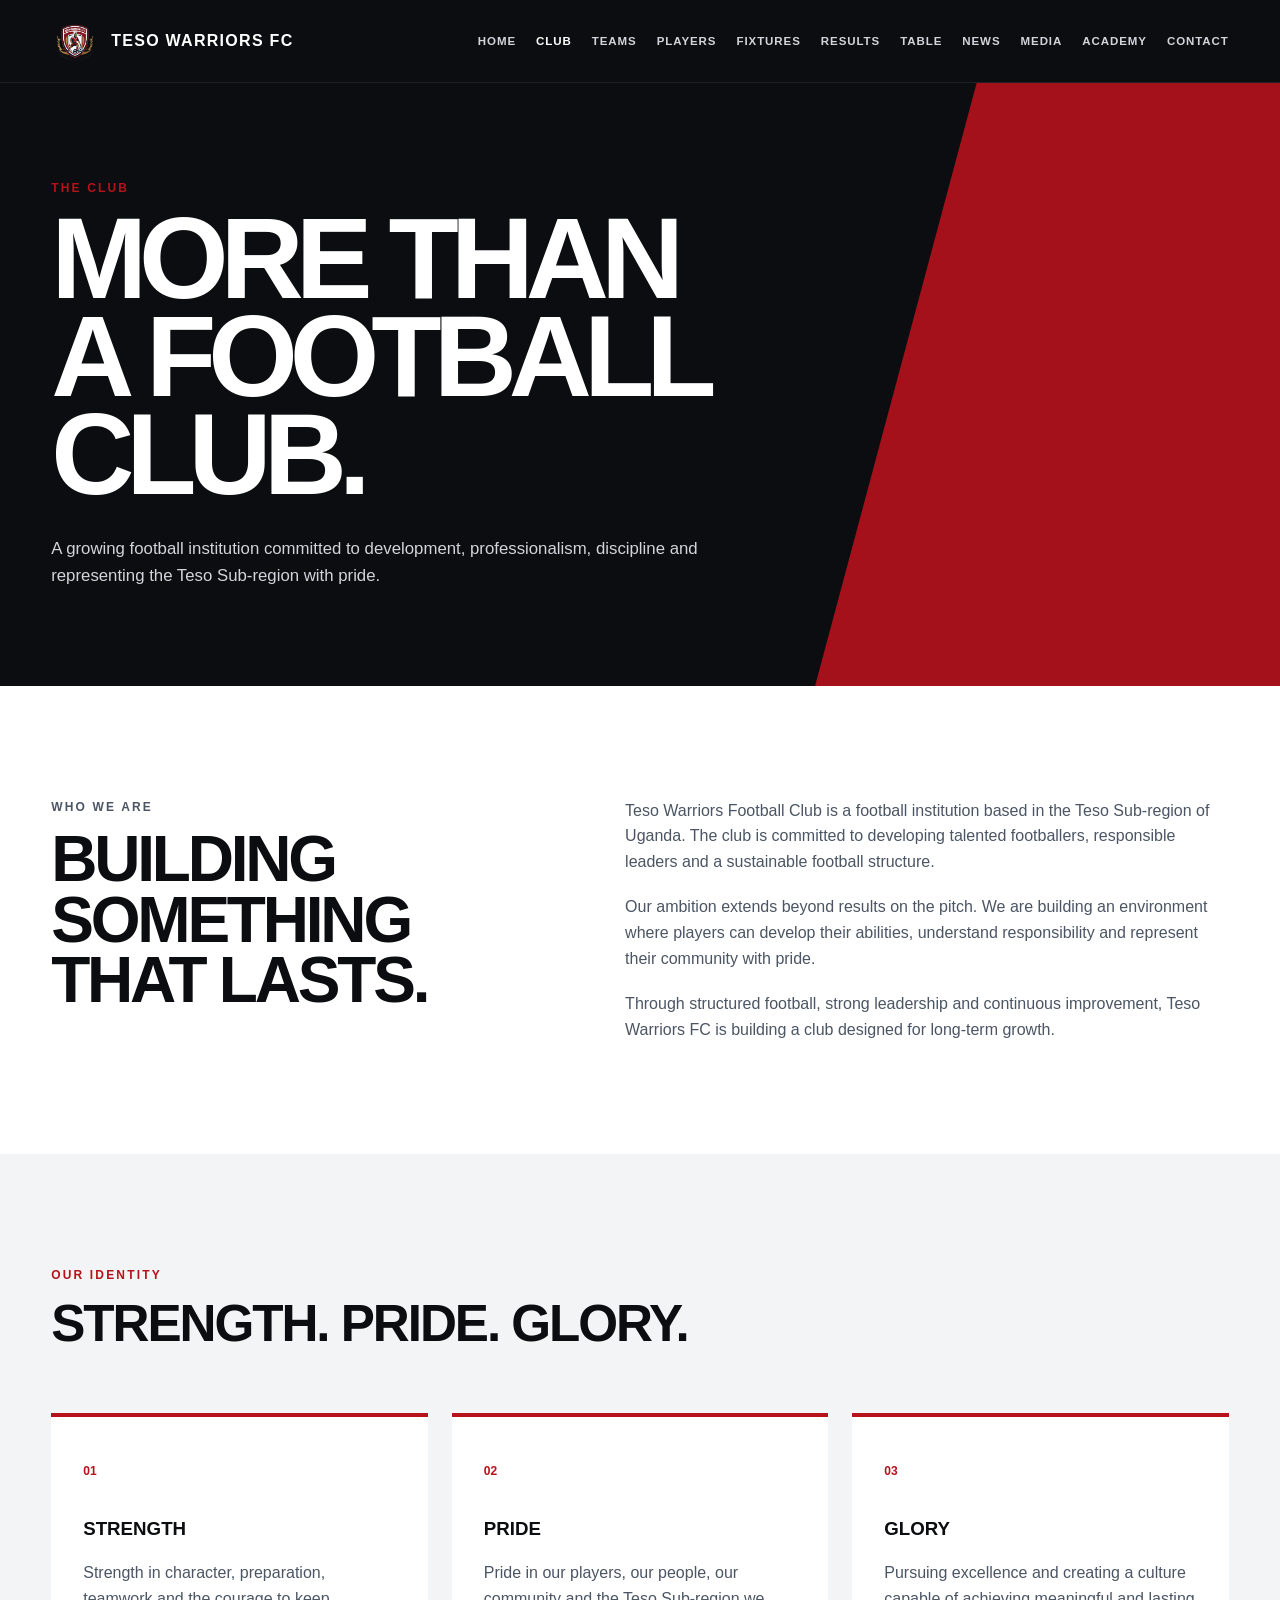
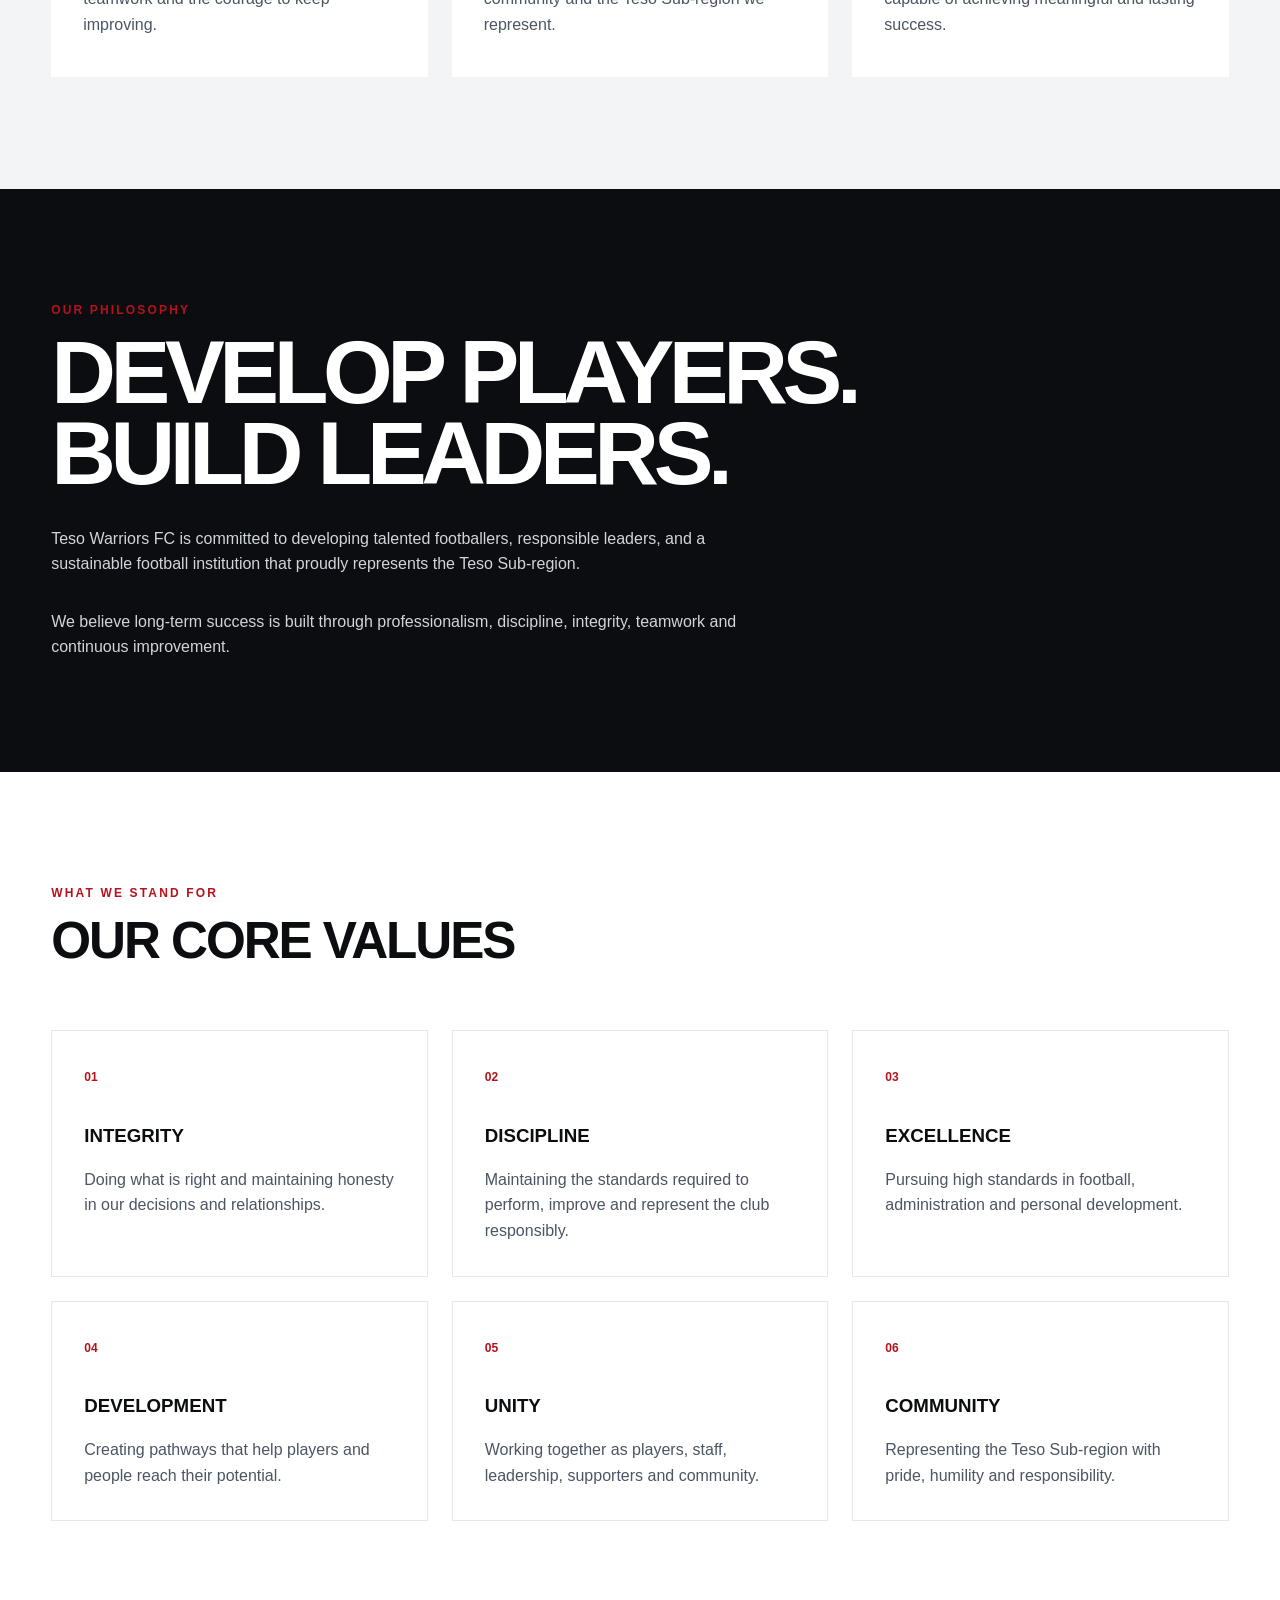
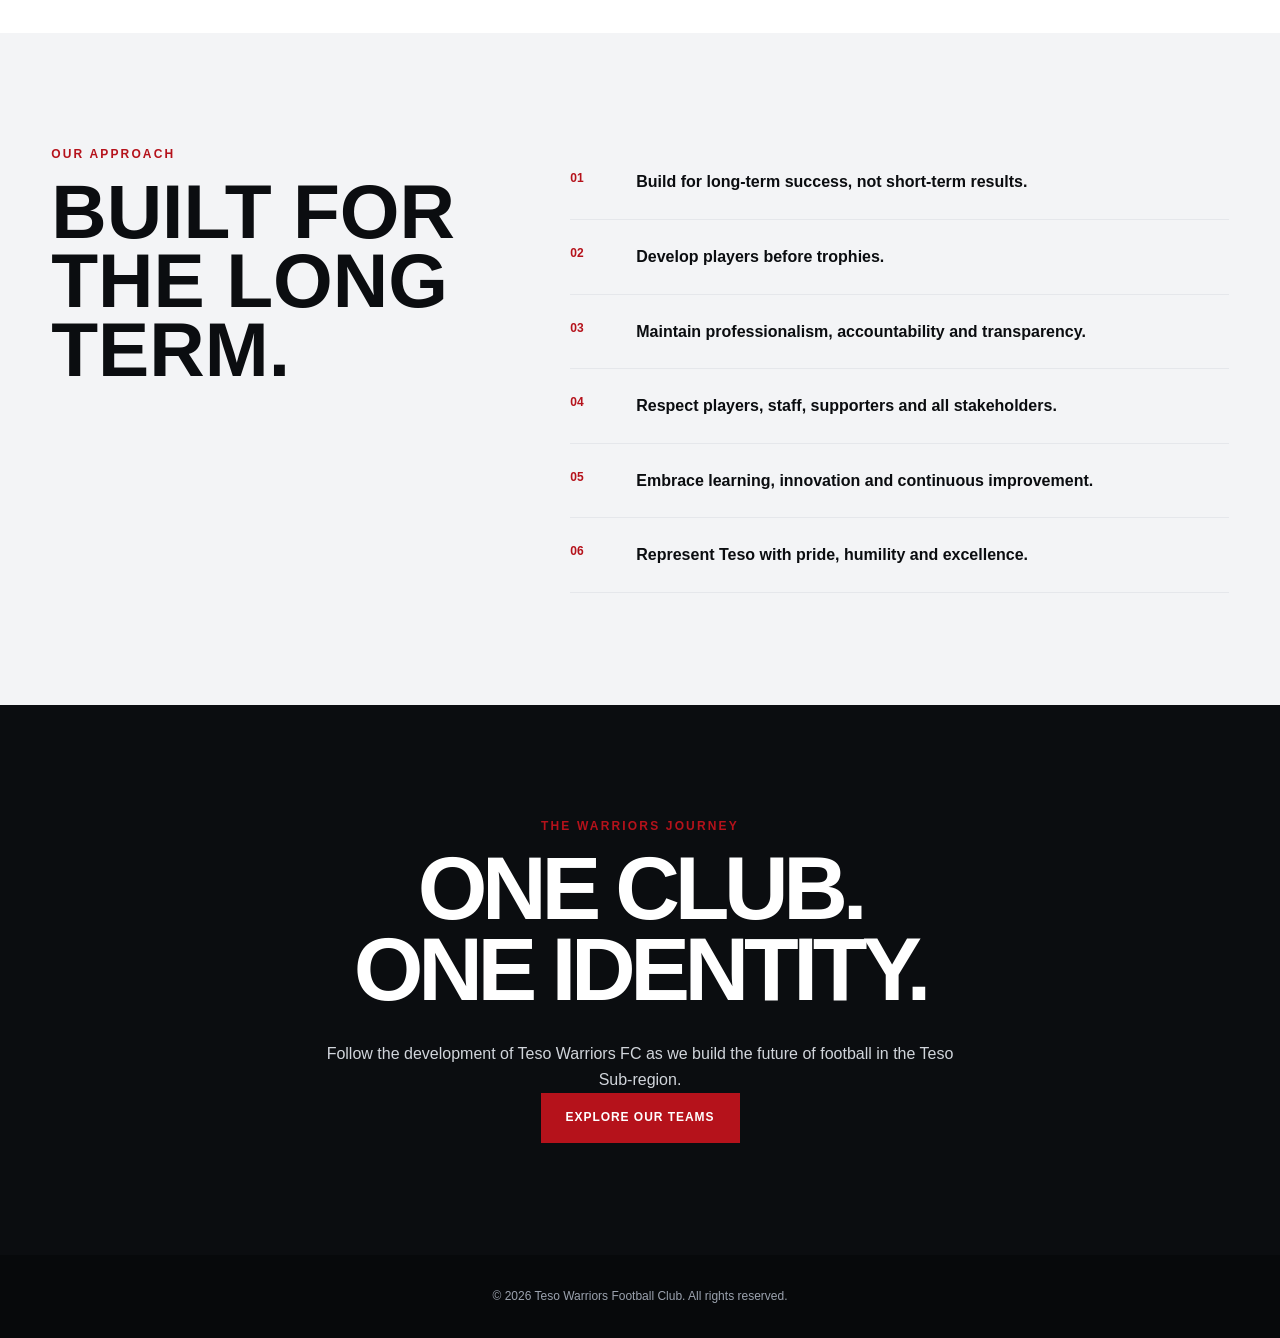
==== commit 52346ab1: "Update public pages with official crest" ====
--- a/about.html
+++ b/about.html
@@ -11,14 +11,21 @@
       content="Learn about Teso Warriors Football Club, our identity, philosophy, values and commitment to football development in the Teso Sub-region."
     />
 
+    <link rel="icon" type="image/png" href="images/teso-warriors-crest.png" />
+
     <link rel="stylesheet" href="css/style.css" />
   </head>
 
   <body>
-    <!-- Header -->
     <header class="site-header">
       <div class="container">
-        <a href="index.html" class="logo">TESO WARRIORS FC</a>
+        <a href="index.html" class="logo">
+          <img
+            src="images/teso-warriors-crest.png"
+            alt="Teso Warriors FC crest"
+          />
+          <span>TESO WARRIORS FC</span>
+        </a>
 
         <nav class="main-nav">
           <a href="index.html">Home</a>
@@ -37,13 +44,10 @@
     </header>
 
     <main>
-      <!-- Page Hero -->
       <section class="page-hero">
         <div class="container">
           <p class="section-label">THE CLUB</p>
-
           <h1>MORE THAN<br />A FOOTBALL CLUB.</h1>
-
           <p>
             A growing football institution committed to development,
             professionalism, discipline and representing the Teso Sub-region
@@ -52,13 +56,11 @@
         </div>
       </section>
 
-      <!-- About -->
       <section class="about-intro">
         <div class="container">
           <div class="about-grid">
             <div>
               <p class="section-label">WHO WE ARE</p>
-
               <h2>Building Something That Lasts.</h2>
             </div>
 
@@ -87,7 +89,6 @@
         </div>
       </section>
 
-      <!-- Identity -->
       <section class="club-identity">
         <div class="container">
           <div class="section-heading">
@@ -126,7 +127,6 @@
         </div>
       </section>
 
-      <!-- Philosophy -->
       <section class="about-philosophy">
         <div class="container">
           <div class="about-philosophy-content">
@@ -148,7 +148,6 @@
         </div>
       </section>
 
-      <!-- Values -->
       <section class="club-values">
         <div class="container">
           <div class="section-heading">
@@ -214,7 +213,6 @@
         </div>
       </section>
 
-      <!-- Principles -->
       <section class="guiding-principles">
         <div class="container">
           <div class="principles-grid">
@@ -260,7 +258,6 @@
         </div>
       </section>
 
-      <!-- CTA -->
       <section class="home-cta">
         <div class="container">
           <p class="section-label">THE WARRIORS JOURNEY</p>
@@ -277,7 +274,6 @@
       </section>
     </main>
 
-    <!-- Footer -->
     <footer class="site-footer">
       <div class="container">
         <p>&copy; 2026 Teso Warriors Football Club. All rights reserved.</p>
--- a/css/style.css
+++ b/css/style.css
@@ -2295,3 +2295,108 @@
     grid-template-columns: 1fr;
   }
 }
+/* =========================================================
+   MOBILE NAVIGATION
+   ========================================================= */
+
+.mobile-menu-button {
+  display: none;
+  width: 44px;
+  height: 44px;
+  padding: 0;
+  border: 1px solid rgba(255, 255, 255, 0.2);
+  background: transparent;
+  cursor: pointer;
+  align-items: center;
+  justify-content: center;
+  flex-direction: column;
+  gap: 5px;
+}
+
+.mobile-menu-button span {
+  display: block;
+  width: 20px;
+  height: 2px;
+  background: var(--color-white);
+  transition:
+    transform var(--transition),
+    opacity var(--transition);
+}
+
+.site-header.nav-open .mobile-menu-button span:nth-child(1) {
+  transform: translateY(7px) rotate(45deg);
+}
+
+.site-header.nav-open .mobile-menu-button span:nth-child(2) {
+  opacity: 0;
+}
+
+.site-header.nav-open .mobile-menu-button span:nth-child(3) {
+  transform: translateY(-7px) rotate(-45deg);
+}
+
+.main-nav a.active {
+  color: var(--color-white);
+}
+
+@media (max-width: 700px) {
+  .site-header .container {
+    position: relative;
+    width: min(90%, var(--container-width));
+    flex-direction: row;
+    align-items: center;
+    justify-content: space-between;
+  }
+
+  .mobile-menu-button {
+    display: flex;
+  }
+
+  .main-nav {
+    display: none;
+    width: 100%;
+    padding: 1.25rem 0 0.5rem;
+    flex-direction: column;
+    align-items: flex-start;
+    gap: 0;
+  }
+
+  .site-header.nav-open .main-nav {
+    display: flex;
+  }
+
+  .main-nav a {
+    width: 100%;
+    padding: 0.8rem 0;
+    border-bottom: 1px solid rgba(255, 255, 255, 0.08);
+  }
+
+  .main-nav a.active {
+    color: var(--color-primary);
+  }
+}
+/* =========================================================
+   CLUB CREST
+   ========================================================= */
+
+.logo {
+  display: inline-flex;
+  align-items: center;
+  gap: 0.75rem;
+}
+
+.logo img {
+  width: 48px;
+  height: 48px;
+  object-fit: contain;
+}
+
+.hero-brand {
+  margin-bottom: 1.5rem;
+}
+
+.hero-brand img {
+  width: 130px;
+  height: 130px;
+  object-fit: contain;
+}
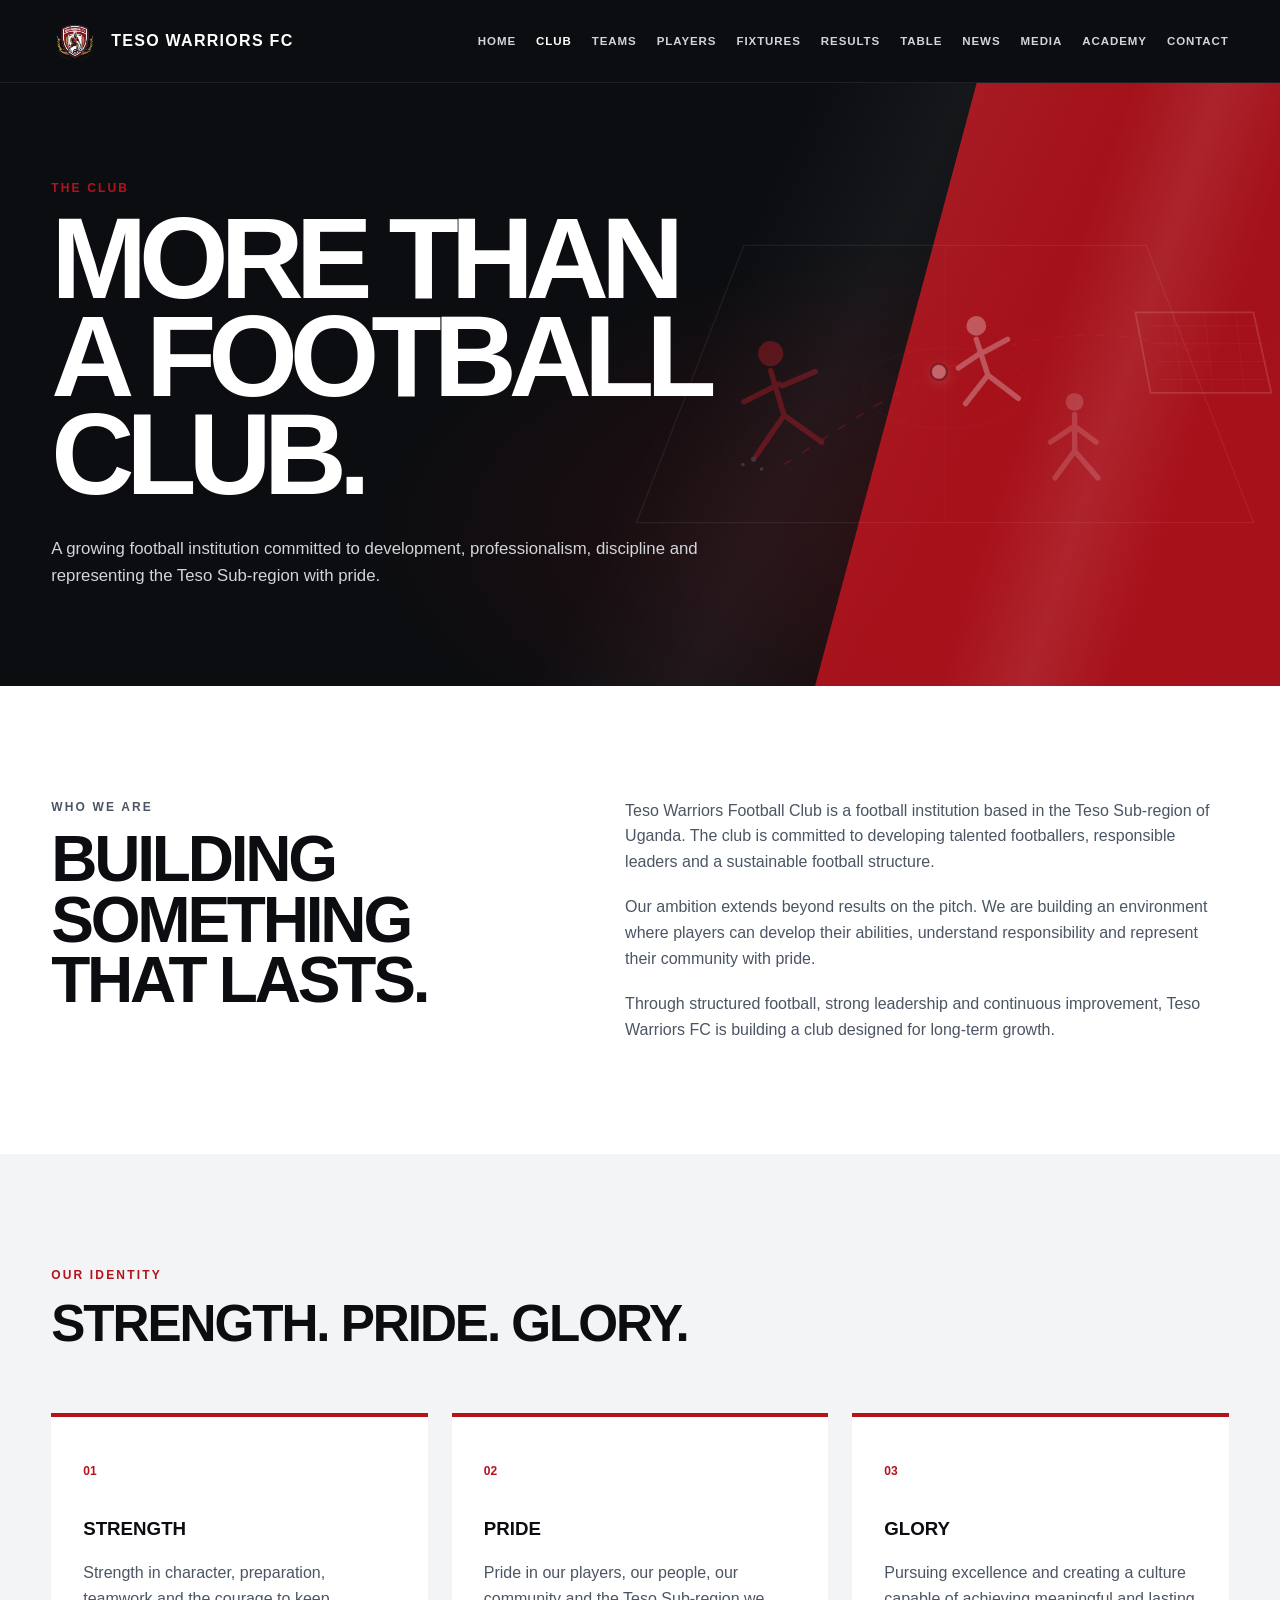
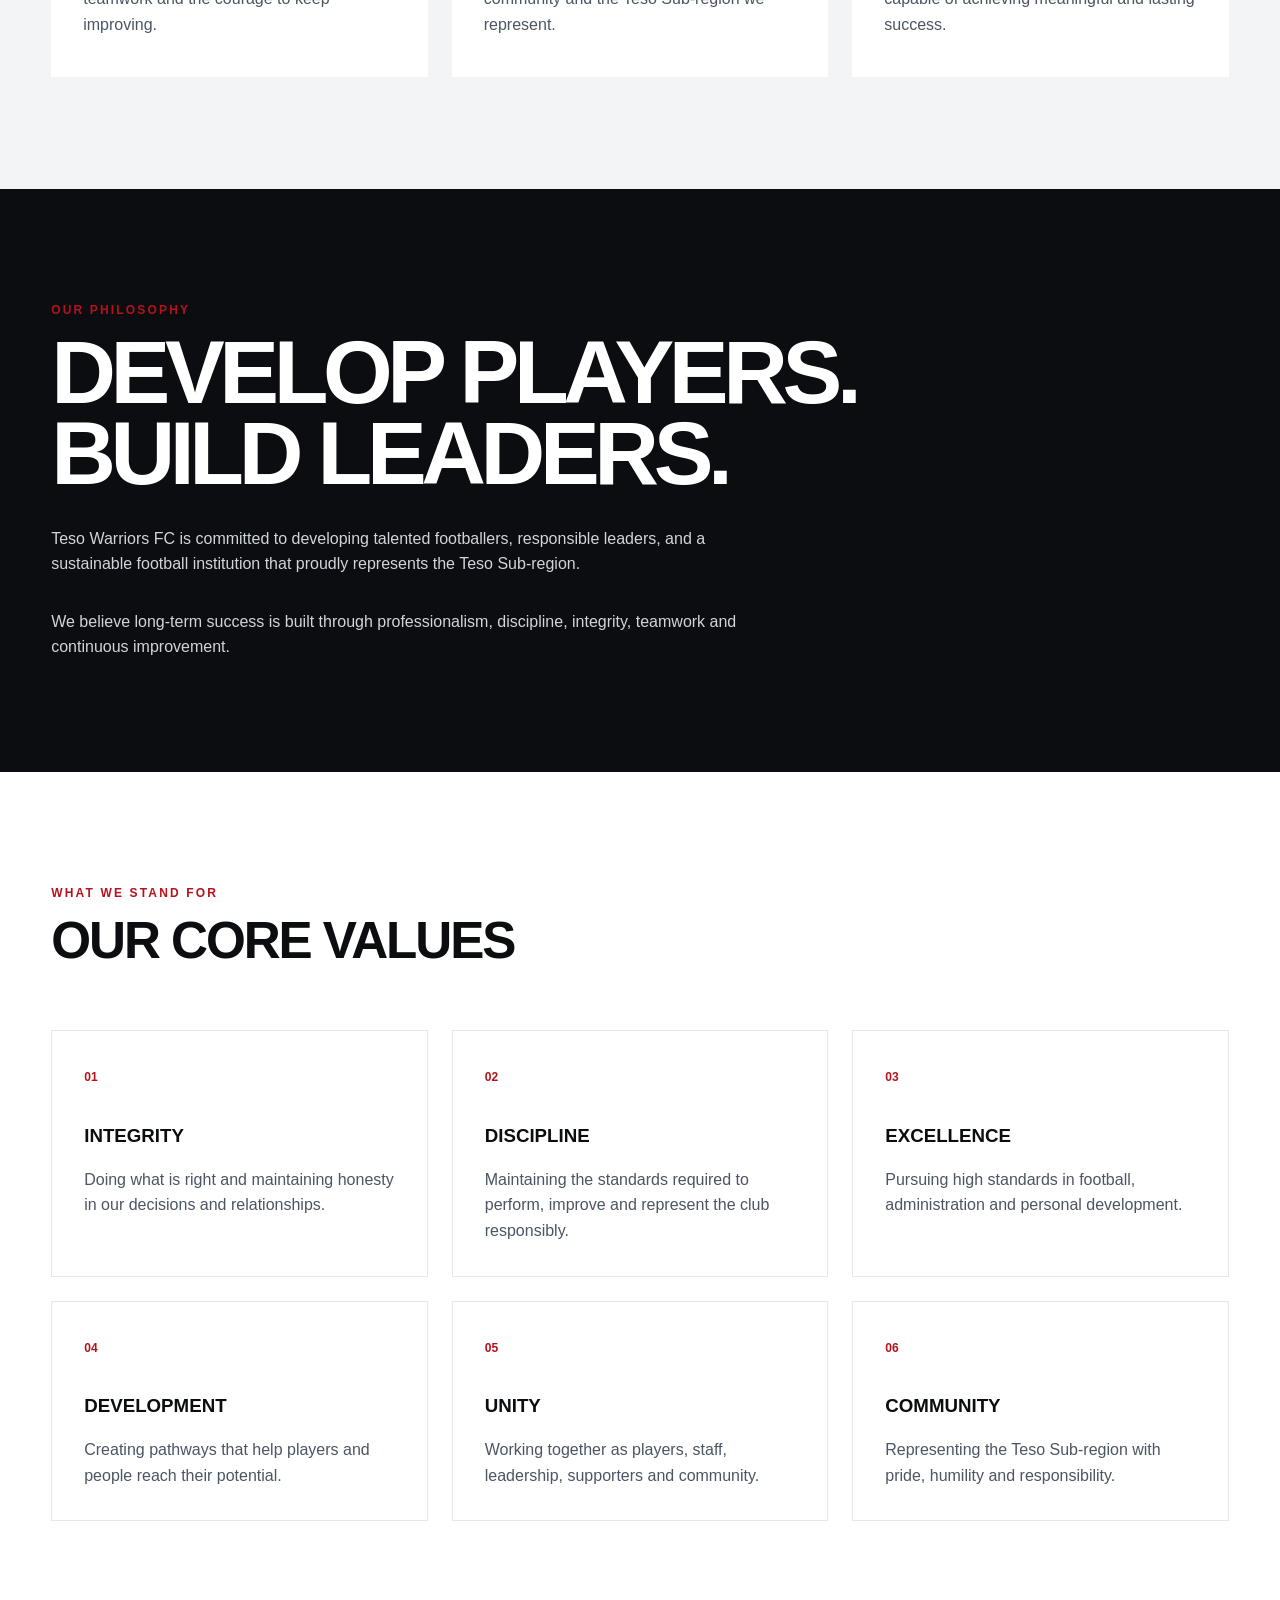
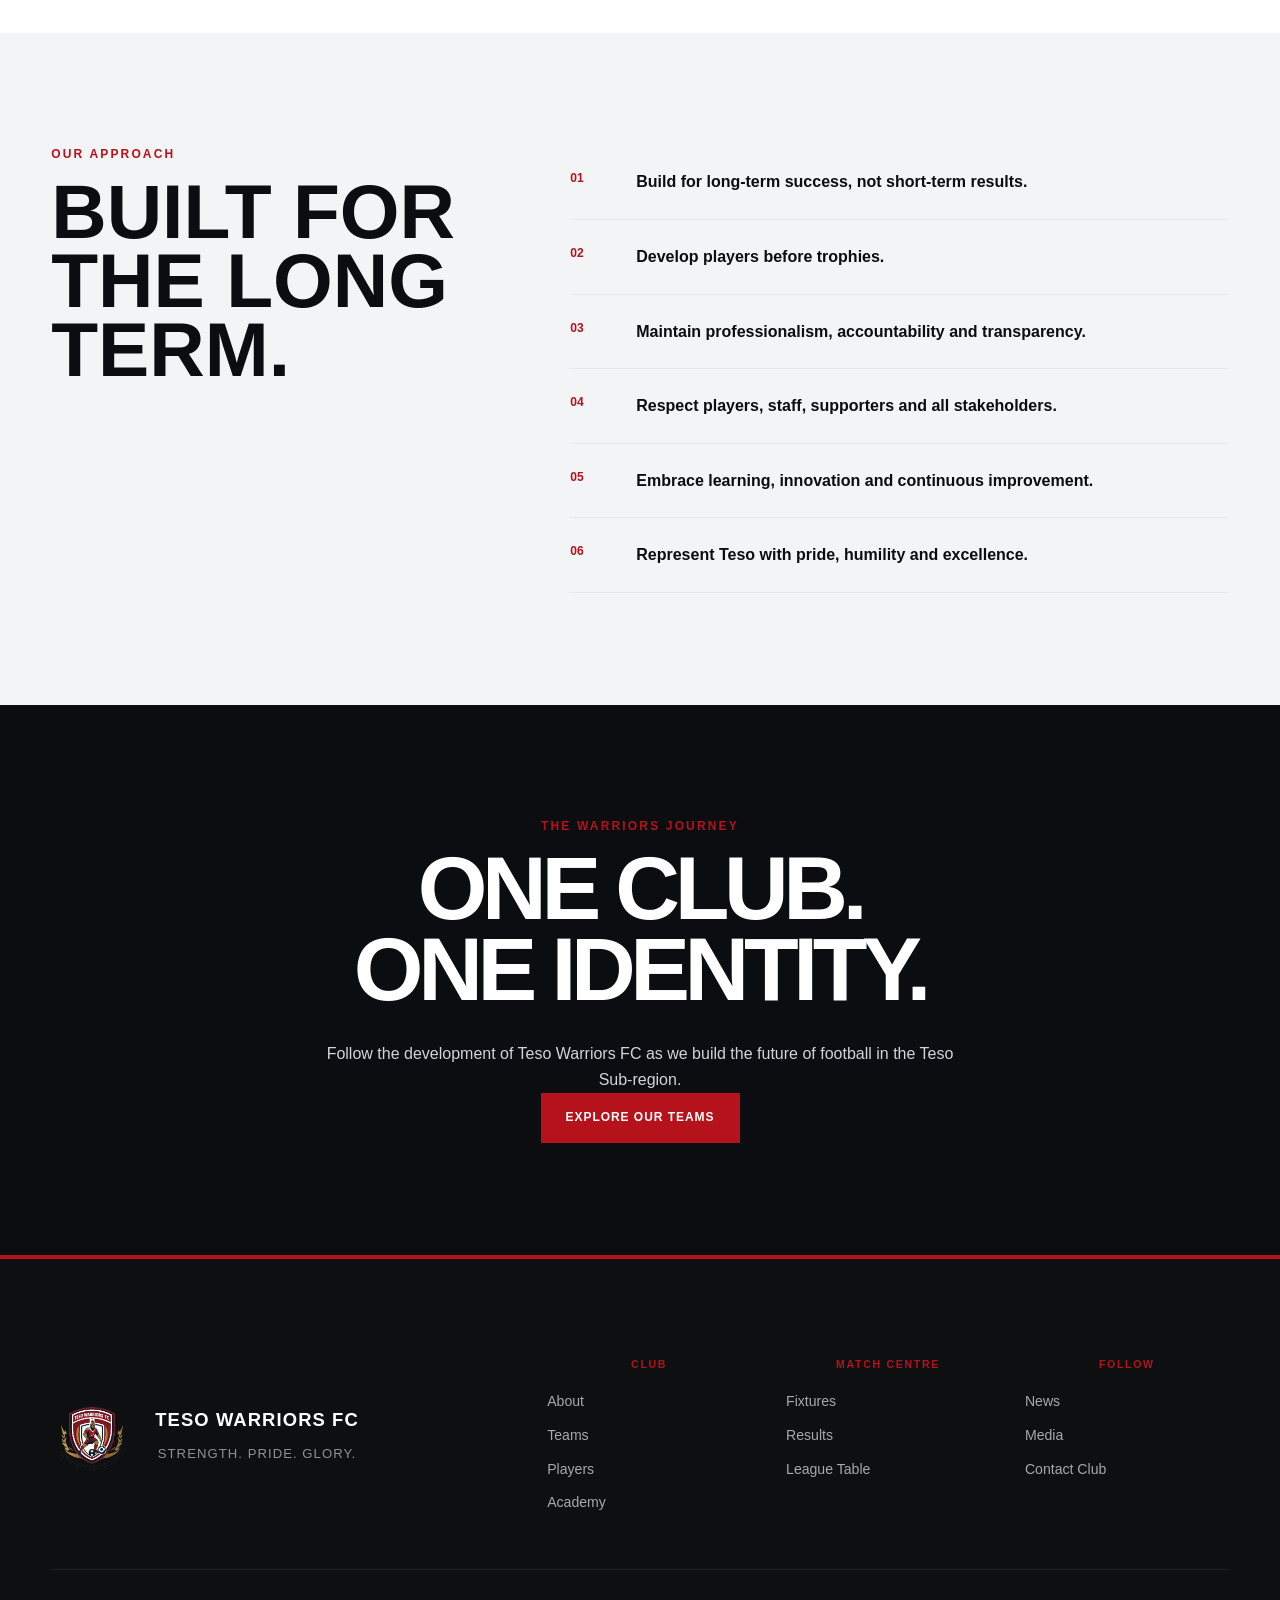
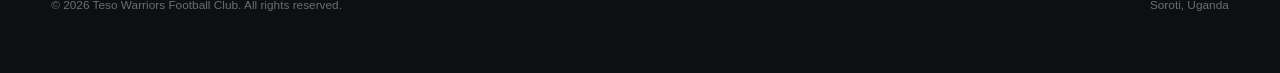
==== commit adfae7af: "Prepare Teso Warriors FC website for 2026-27 season launch" ====
--- a/about.html
+++ b/about.html
@@ -275,8 +275,60 @@
     </main>
 
     <footer class="site-footer">
-      <div class="container">
-        <p>&copy; 2026 Teso Warriors Football Club. All rights reserved.</p>
+      <div class="container footer-main">
+
+        <div class="footer-brand">
+          <a href="index.html" class="footer-logo">
+            <img
+              src="images/teso-warriors-crest.png"
+              alt="Teso Warriors FC"
+            />
+          </a>
+
+          <div>
+            <strong>TESO WARRIORS FC</strong>
+
+            <p>
+              Strength. Pride. Glory.
+            </p>
+          </div>
+        </div>
+
+        <div class="footer-links">
+          <div>
+            <span>CLUB</span>
+            <a href="about.html">About</a>
+            <a href="teams.html">Teams</a>
+            <a href="players.html">Players</a>
+            <a href="academy.html">Academy</a>
+          </div>
+
+          <div>
+            <span>MATCH CENTRE</span>
+            <a href="fixtures.html">Fixtures</a>
+            <a href="results.html">Results</a>
+            <a href="table.html">League Table</a>
+          </div>
+
+          <div>
+            <span>FOLLOW</span>
+            <a href="news.html">News</a>
+            <a href="media.html">Media</a>
+            <a href="contact.html">Contact Club</a>
+          </div>
+        </div>
+
+      </div>
+
+      <div class="container footer-bottom">
+        <p>
+          &copy; 2026 Teso Warriors Football Club.
+          All rights reserved.
+        </p>
+
+        <p>
+          Soroti, Uganda
+        </p>
       </div>
     </footer>
 
--- a/css/style.css
+++ b/css/style.css
@@ -2400,3 +2400,1879 @@
   height: 130px;
   object-fit: contain;
 }
+/* =========================================================
+   PLAYERS PAGE — FLAGSHIP DESIGN SYSTEM
+   ========================================================= */
+
+.players-hero {
+  position: relative;
+  min-height: 720px;
+  display: flex;
+  align-items: center;
+  overflow: hidden;
+  background:
+    radial-gradient(
+      circle at 72% 28%,
+      rgba(181, 18, 27, 0.18),
+      transparent 28%
+    ),
+    var(--color-dark);
+  color: var(--color-white);
+}
+
+.players-hero::before {
+  content: "";
+  position: absolute;
+  inset: 0;
+  background:
+    linear-gradient(
+      90deg,
+      transparent 0 58%,
+      rgba(255, 255, 255, 0.025) 58% 58.2%,
+      transparent 58.2%
+    ),
+    linear-gradient(
+      0deg,
+      transparent 0 72%,
+      rgba(255, 255, 255, 0.02) 72% 72.2%,
+      transparent 72.2%
+    );
+  pointer-events: none;
+}
+
+.players-hero::after {
+  content: "";
+  position: absolute;
+  top: -15%;
+  right: -10%;
+  width: 46%;
+  height: 130%;
+  background: var(--color-primary);
+  clip-path: polygon(34% 0, 100% 0, 100% 100%, 0 100%);
+  opacity: 0.95;
+}
+
+.players-hero-watermark {
+  position: absolute;
+  right: 8%;
+  top: 50%;
+  width: min(31vw, 390px);
+  transform: translateY(-50%);
+  z-index: 1;
+  opacity: 0.18;
+}
+
+.players-hero-watermark img {
+  display: block;
+  width: 100%;
+  height: auto;
+  object-fit: contain;
+  filter: grayscale(1) brightness(2);
+}
+
+.players-hero .container {
+  position: relative;
+  z-index: 2;
+}
+
+.players-hero-content {
+  max-width: 760px;
+}
+
+.players-hero-content .section-label {
+  margin-bottom: 1.5rem;
+}
+
+.players-hero h1 {
+  max-width: 800px;
+  font-size: clamp(4.5rem, 10vw, 9rem);
+  line-height: 0.82;
+  letter-spacing: -0.065em;
+  text-transform: uppercase;
+}
+
+.players-hero h1 span {
+  color: var(--color-primary);
+}
+
+.players-hero-content > p:not(.section-label) {
+  max-width: 650px;
+  margin-top: 2.5rem;
+  color: #d1d5db;
+  font-size: 1.05rem;
+  line-height: 1.7;
+}
+
+.players-hero-meta {
+  display: flex;
+  gap: 3rem;
+  margin-top: 3.5rem;
+}
+
+.players-hero-meta div {
+  display: flex;
+  flex-direction: column;
+  padding-left: 1rem;
+  border-left: 2px solid var(--color-primary);
+}
+
+.players-hero-meta strong {
+  font-size: 2rem;
+  line-height: 1;
+}
+
+.players-hero-meta span {
+  margin-top: 0.45rem;
+  color: #9ca3af;
+  font-size: 0.62rem;
+  font-weight: 900;
+  letter-spacing: 0.12em;
+}
+
+.squad-navigation {
+  padding: 2.5rem 0;
+  background: var(--color-white);
+  border-bottom: 1px solid var(--color-border);
+}
+
+.squad-navigation-inner {
+  display: flex;
+  align-items: center;
+  justify-content: space-between;
+  gap: 2rem;
+}
+
+.squad-navigation h2 {
+  margin-top: 0.35rem;
+  font-size: clamp(2rem, 4vw, 3.5rem);
+  line-height: 0.9;
+  letter-spacing: -0.04em;
+  text-transform: uppercase;
+}
+
+.squad-tabs {
+  display: flex;
+  align-items: center;
+  gap: 0.35rem;
+  padding: 0.35rem;
+  background: var(--color-light);
+}
+
+.squad-tab,
+.position-filter {
+  border: 0;
+  cursor: pointer;
+  font: inherit;
+}
+
+.squad-tab {
+  padding: 0.9rem 1.15rem;
+  background: transparent;
+  color: var(--color-grey-dark);
+  font-size: 0.68rem;
+  font-weight: 900;
+  letter-spacing: 0.08em;
+  text-transform: uppercase;
+  transition:
+    background var(--transition),
+    color var(--transition);
+}
+
+.squad-tab:hover,
+.squad-tab.active {
+  background: var(--color-dark);
+  color: var(--color-white);
+}
+
+.position-filters {
+  padding: 1.25rem 0;
+  background: var(--color-dark-soft);
+  color: var(--color-white);
+}
+
+.position-filter-inner {
+  display: flex;
+  align-items: center;
+  gap: 0.5rem;
+  overflow-x: auto;
+  scrollbar-width: none;
+}
+
+.position-filter-inner::-webkit-scrollbar {
+  display: none;
+}
+
+.position-filter {
+  flex: 0 0 auto;
+  padding: 0.7rem 1rem;
+  background: transparent;
+  color: #9ca3af;
+  font-size: 0.65rem;
+  font-weight: 900;
+  letter-spacing: 0.1em;
+  text-transform: uppercase;
+  transition:
+    background var(--transition),
+    color var(--transition);
+}
+
+.position-filter:hover,
+.position-filter.active {
+  background: var(--color-primary);
+  color: var(--color-white);
+}
+
+.players-roster {
+  padding: var(--space-xxl) 0;
+  background: var(--color-light);
+}
+
+.roster-heading {
+  display: flex;
+  align-items: end;
+  justify-content: space-between;
+  gap: 3rem;
+  margin-bottom: 3rem;
+}
+
+.roster-heading h2 {
+  margin-top: 0.35rem;
+  font-size: clamp(3rem, 6vw, 5.5rem);
+  line-height: 0.85;
+  letter-spacing: -0.055em;
+  text-transform: uppercase;
+}
+
+.roster-heading > p {
+  max-width: 360px;
+  color: var(--color-grey-dark);
+  font-size: 0.85rem;
+  line-height: 1.6;
+  text-align: right;
+}
+
+.players-grid {
+  display: grid;
+  grid-template-columns: repeat(3, 1fr);
+  gap: 1.25rem;
+}
+
+.players-loading,
+.players-empty,
+.players-error {
+  grid-column: 1 / -1;
+}
+
+.players-loading {
+  display: grid;
+  grid-template-columns: repeat(3, 1fr);
+  gap: 1.25rem;
+}
+
+.loading-line {
+  display: block;
+  height: 360px;
+  background: linear-gradient(100deg, #e5e7eb 20%, #f3f4f6 40%, #e5e7eb 60%);
+  background-size: 200% 100%;
+  animation: players-loading 1.5s infinite linear;
+}
+
+@keyframes players-loading {
+  from {
+    background-position: 200% 0;
+  }
+
+  to {
+    background-position: -200% 0;
+  }
+}
+
+.player-card {
+  position: relative;
+  overflow: hidden;
+  background: var(--color-dark);
+  color: var(--color-white);
+  transition:
+    transform var(--transition),
+    box-shadow var(--transition);
+}
+
+.player-card:hover {
+  transform: translateY(-6px);
+  box-shadow: 0 18px 40px rgba(0, 0, 0, 0.18);
+}
+
+.player-card-image {
+  position: relative;
+  min-height: 430px;
+  overflow: hidden;
+  background:
+    radial-gradient(
+      circle at 50% 35%,
+      rgba(181, 18, 27, 0.25),
+      transparent 42%
+    ),
+    var(--color-dark-soft);
+}
+
+.player-card-image::after {
+  content: "";
+  position: absolute;
+  inset: 0;
+  background: linear-gradient(
+    180deg,
+    transparent 50%,
+    rgba(0, 0, 0, 0.72) 100%
+  );
+  pointer-events: none;
+}
+
+.player-card-image img {
+  display: block;
+  width: 100%;
+  height: 100%;
+  min-height: 430px;
+  object-fit: cover;
+  object-position: center;
+}
+
+.player-photo-placeholder {
+  min-height: 430px;
+  display: flex;
+  align-items: center;
+  justify-content: center;
+  background:
+    linear-gradient(135deg, rgba(181, 18, 27, 0.12), transparent 50%),
+    var(--color-dark-soft);
+}
+
+.player-photo-placeholder img {
+  width: 42%;
+  min-height: 0;
+  height: auto;
+  object-fit: contain;
+  opacity: 0.35;
+  filter: grayscale(1) brightness(1.8);
+}
+
+.player-card-number {
+  position: absolute;
+  top: 1.25rem;
+  right: 1.25rem;
+  z-index: 2;
+  color: rgba(255, 255, 255, 0.9);
+  font-size: 3rem;
+  font-weight: 900;
+  line-height: 1;
+  letter-spacing: -0.05em;
+}
+
+.player-card-content {
+  position: relative;
+  padding: 1.5rem;
+  border-top: 3px solid var(--color-primary);
+}
+
+.player-position {
+  color: #fca5a5;
+  font-size: 0.62rem;
+  font-weight: 900;
+  letter-spacing: 0.12em;
+  text-transform: uppercase;
+}
+
+.player-card-content h3 {
+  margin-top: 0.4rem;
+  font-size: clamp(1.6rem, 3vw, 2.3rem);
+  line-height: 0.95;
+  letter-spacing: -0.04em;
+  text-transform: uppercase;
+}
+
+.player-card-footer {
+  display: flex;
+  align-items: center;
+  justify-content: space-between;
+  gap: 1rem;
+  margin-top: 1.5rem;
+  padding-top: 1rem;
+  border-top: 1px solid rgba(255, 255, 255, 0.12);
+  color: #9ca3af;
+  font-size: 0.58rem;
+  font-weight: 900;
+  letter-spacing: 0.09em;
+}
+
+.players-empty {
+  display: grid;
+  grid-template-columns: 180px 1fr;
+  align-items: center;
+  gap: 3rem;
+  min-height: 300px;
+  padding: 3.5rem;
+  background:
+    linear-gradient(135deg, rgba(181, 18, 27, 0.16), transparent 45%),
+    var(--color-dark);
+  color: var(--color-white);
+  border-left: 5px solid var(--color-primary);
+}
+
+.players-empty-crest {
+  display: flex;
+  align-items: center;
+  justify-content: center;
+}
+
+.players-empty-crest img {
+  width: 135px;
+  height: 135px;
+  object-fit: contain;
+}
+
+.players-empty-content {
+  max-width: 720px;
+}
+
+.players-empty h3 {
+  margin-top: 0.4rem;
+  font-size: clamp(2.2rem, 5vw, 4.5rem);
+  line-height: 0.9;
+  letter-spacing: -0.05em;
+  text-transform: uppercase;
+}
+
+.players-empty p:not(.section-label) {
+  max-width: 620px;
+  margin-top: 1.25rem;
+  color: #d1d5db;
+  line-height: 1.7;
+}
+
+.players-error {
+  padding: 3.5rem;
+  background: var(--color-dark);
+  color: var(--color-white);
+  border-left: 5px solid var(--color-primary);
+}
+
+.players-error h3 {
+  margin-top: 0.4rem;
+  font-size: clamp(2rem, 4vw, 3.5rem);
+  line-height: 0.9;
+  text-transform: uppercase;
+}
+
+.players-error p:not(.section-label) {
+  max-width: 650px;
+  margin-top: 1.25rem;
+  color: #d1d5db;
+}
+
+.player-identity {
+  position: relative;
+  overflow: hidden;
+  padding: var(--space-xxl) 0;
+  background: var(--color-dark);
+  color: var(--color-white);
+}
+
+.player-identity::after {
+  content: "";
+  position: absolute;
+  top: 0;
+  right: 0;
+  width: 28%;
+  height: 100%;
+  background: var(--color-primary);
+  clip-path: polygon(34% 0, 100% 0, 100% 100%, 0 100%);
+  opacity: 0.9;
+}
+
+.player-identity-grid {
+  position: relative;
+  z-index: 1;
+  display: grid;
+  grid-template-columns: 0.7fr 1.3fr;
+  gap: 5rem;
+  align-items: center;
+}
+
+.player-identity-crest {
+  display: flex;
+  align-items: center;
+  justify-content: center;
+}
+
+.player-identity-crest img {
+  width: min(280px, 70%);
+  height: auto;
+  object-fit: contain;
+  filter: drop-shadow(0 18px 30px rgba(0, 0, 0, 0.35));
+}
+
+.player-identity-content {
+  max-width: 720px;
+}
+
+.player-identity-content h2 {
+  margin-top: 0.4rem;
+  font-size: clamp(3.2rem, 6vw, 6rem);
+  line-height: 0.84;
+  letter-spacing: -0.06em;
+  text-transform: uppercase;
+}
+
+.player-identity-content > p:not(.section-label) {
+  margin-top: 1.5rem;
+  color: #d1d5db;
+  line-height: 1.7;
+}
+
+.player-id-example {
+  display: inline-flex;
+  flex-direction: column;
+  margin-top: 2.25rem;
+  padding: 1.25rem 1.5rem;
+  background: rgba(255, 255, 255, 0.06);
+  border: 1px solid rgba(255, 255, 255, 0.14);
+}
+
+.player-id-example span {
+  color: #9ca3af;
+  font-size: 0.6rem;
+  font-weight: 900;
+  letter-spacing: 0.12em;
+}
+
+.player-id-example strong {
+  margin-top: 0.45rem;
+  color: var(--color-white);
+  font-size: 1.35rem;
+  letter-spacing: 0.08em;
+}
+
+.player-development {
+  padding: var(--space-xxl) 0;
+  background: var(--color-white);
+}
+
+.player-development .development-grid {
+  display: grid;
+  grid-template-columns: 0.9fr 1.1fr;
+  gap: 5rem;
+}
+
+.player-development h2 {
+  margin-top: 0.4rem;
+  font-size: clamp(3rem, 6vw, 5.5rem);
+  line-height: 0.86;
+  letter-spacing: -0.055em;
+  text-transform: uppercase;
+}
+
+.player-development .development-grid > div:last-child {
+  padding-top: 0.5rem;
+}
+
+.player-development .development-grid > div:last-child p {
+  color: var(--color-grey-dark);
+  line-height: 1.75;
+}
+
+.player-development .development-grid > div:last-child p + p {
+  margin-top: 1.25rem;
+}
+
+.player-pathway {
+  padding: var(--space-xxl) 0;
+  background: var(--color-light);
+}
+
+.player-pathway .section-heading {
+  max-width: 850px;
+}
+
+.player-pathway .section-heading h2 {
+  font-size: clamp(3.5rem, 7vw, 6rem);
+  line-height: 0.84;
+  letter-spacing: -0.06em;
+}
+
+.player-pathway .pathway-grid {
+  margin-top: 3.5rem;
+}
+
+.player-pathway .pathway-card {
+  position: relative;
+  padding: 2.25rem;
+  background: var(--color-white);
+  border-top: 3px solid var(--color-dark);
+  transition:
+    transform var(--transition),
+    border-color var(--transition);
+}
+
+.player-pathway .pathway-card:hover {
+  transform: translateY(-5px);
+  border-color: var(--color-primary);
+}
+
+.player-pathway .pathway-card span {
+  color: var(--color-primary);
+  font-size: 0.7rem;
+  font-weight: 900;
+  letter-spacing: 0.1em;
+}
+
+.player-pathway .pathway-card h3 {
+  margin-top: 2rem;
+  font-size: 1.5rem;
+  text-transform: uppercase;
+}
+
+.player-pathway .pathway-card p {
+  margin-top: 0.8rem;
+  color: var(--color-grey-dark);
+  line-height: 1.65;
+}
+
+/* =========================================================
+   PLAYERS PAGE — RESPONSIVE OVERRIDES
+   ========================================================= */
+
+@media (max-width: 1000px) {
+  .players-hero {
+    min-height: 650px;
+  }
+
+  .players-hero-watermark {
+    right: 2%;
+    width: min(34vw, 330px);
+  }
+
+  .players-grid,
+  .players-loading {
+    grid-template-columns: repeat(2, 1fr);
+  }
+
+  .player-identity-grid,
+  .player-development .development-grid {
+    grid-template-columns: 1fr;
+    gap: 3rem;
+  }
+
+  .player-identity-crest {
+    justify-content: flex-start;
+  }
+}
+
+@media (max-width: 700px) {
+  .players-hero {
+    min-height: 650px;
+    padding: 5rem 0;
+  }
+
+  .players-hero::after {
+    right: -28%;
+    width: 62%;
+  }
+
+  .players-hero-watermark {
+    top: auto;
+    right: -5%;
+    bottom: 2%;
+    width: 52vw;
+    transform: none;
+  }
+
+  .players-hero h1 {
+    font-size: clamp(4rem, 18vw, 7rem);
+  }
+
+  .players-hero-content > p:not(.section-label) {
+    max-width: 90%;
+    font-size: 0.95rem;
+  }
+
+  .players-hero-meta {
+    gap: 1.5rem;
+    margin-top: 2.5rem;
+  }
+
+  .squad-navigation-inner {
+    align-items: flex-start;
+    flex-direction: column;
+  }
+
+  .squad-tabs {
+    width: 100%;
+    overflow-x: auto;
+  }
+
+  .squad-tab {
+    flex: 0 0 auto;
+  }
+
+  .roster-heading {
+    align-items: flex-start;
+    flex-direction: column;
+    gap: 1rem;
+  }
+
+  .roster-heading > p {
+    text-align: left;
+  }
+
+  .players-grid,
+  .players-loading {
+    grid-template-columns: 1fr;
+  }
+
+  .player-card-image,
+  .player-card-image img,
+  .player-photo-placeholder {
+    min-height: 420px;
+  }
+
+  .players-empty {
+    grid-template-columns: 1fr;
+    gap: 1.5rem;
+    padding: 2.25rem;
+  }
+
+  .players-empty-crest {
+    justify-content: flex-start;
+  }
+
+  .players-empty-crest img {
+    width: 90px;
+    height: 90px;
+  }
+
+  .players-empty h3 {
+    font-size: clamp(2.3rem, 11vw, 4rem);
+  }
+
+  .player-identity::after {
+    width: 50%;
+    opacity: 0.45;
+  }
+
+  .player-identity-crest {
+    justify-content: flex-start;
+  }
+
+  .player-identity-crest img {
+    width: 130px;
+  }
+
+  .player-identity-content h2 {
+    font-size: clamp(3rem, 14vw, 5rem);
+  }
+
+  .player-pathway .pathway-grid {
+    grid-template-columns: 1fr;
+  }
+}
+
+@media (max-width: 450px) {
+  .players-hero {
+    min-height: 610px;
+  }
+
+  .players-hero h1 {
+    font-size: 3.7rem;
+  }
+
+  .players-hero-meta {
+    flex-direction: column;
+    gap: 1rem;
+  }
+
+  .players-empty {
+    padding: 1.75rem;
+  }
+
+  .players-empty h3 {
+    font-size: 2.2rem;
+  }
+
+  .player-card-image,
+  .player-card-image img,
+  .player-photo-placeholder {
+    min-height: 380px;
+  }
+}
+
+/* =========================================================
+   TABLE PAGE — FLAGSHIP REDESIGN
+   ========================================================= */
+
+.table-hero {
+  position: relative;
+  min-height: 585px;
+  display: flex;
+  align-items: flex-end;
+  padding: 7rem 0 5.5rem;
+  background: #0b0d10;
+  color: #fff;
+  overflow: hidden;
+}
+
+.table-hero::after {
+  content: "";
+  position: absolute;
+  right: -12%;
+  top: -20%;
+  width: 48%;
+  height: 150%;
+  background: linear-gradient(
+    135deg,
+    transparent 0 44%,
+    rgba(181, 18, 27, 0.95) 44% 52%,
+    transparent 52%
+  );
+  opacity: 0.85;
+  pointer-events: none;
+}
+
+.table-hero-watermark {
+  position: absolute;
+  right: 6%;
+  top: 50%;
+  width: min(390px, 34vw);
+  transform: translateY(-50%);
+  opacity: 0.055;
+  pointer-events: none;
+}
+
+.table-hero-watermark img {
+  display: block;
+  width: 100%;
+  height: auto;
+}
+
+.table-hero-content {
+  position: relative;
+  z-index: 2;
+  max-width: 930px;
+}
+
+.table-hero h1 {
+  margin-top: 1.75rem;
+  font-size: clamp(4.6rem, 9vw, 8.8rem);
+  line-height: 0.82;
+  letter-spacing: -0.075em;
+  font-weight: 900;
+  text-transform: uppercase;
+}
+
+.table-hero h1 span {
+  color: #c51622;
+}
+
+.table-hero-content > p:not(.section-label) {
+  max-width: 760px;
+  margin-top: 2rem;
+  color: #cbd0d7;
+  font-size: 1.08rem;
+  line-height: 1.7;
+}
+
+.table-hero-links {
+  display: flex;
+  flex-wrap: wrap;
+  gap: 0.7rem;
+  margin-top: 2.5rem;
+}
+
+.table-hero-links a {
+  display: inline-flex;
+  align-items: center;
+  min-height: 50px;
+  padding: 0.85rem 1.25rem;
+  border: 1px solid rgba(255, 255, 255, 0.24);
+  color: #fff;
+  font-size: 0.78rem;
+  font-weight: 800;
+  letter-spacing: 0.08em;
+  text-transform: uppercase;
+  transition: 180ms ease;
+}
+
+.table-hero-links a:hover,
+.table-hero-links a.active {
+  border-color: #c51622;
+  background: #c51622;
+}
+
+.standings-section {
+  padding: 7rem 0;
+  background: #f5f6f7;
+}
+
+.standings-header {
+  display: flex;
+  align-items: flex-end;
+  justify-content: space-between;
+  gap: 2rem;
+  margin-bottom: 2.5rem;
+}
+
+.standings-header h2 {
+  margin-top: 0.8rem;
+  font-size: clamp(2.8rem, 5vw, 4.8rem);
+  line-height: 0.9;
+  letter-spacing: -0.065em;
+  text-transform: uppercase;
+}
+
+.standings-meta {
+  display: flex;
+  flex-direction: column;
+  align-items: flex-end;
+  gap: 0.35rem;
+  padding-bottom: 0.3rem;
+  color: #68717d;
+  text-align: right;
+}
+
+.standings-meta span,
+.competition-name span,
+.standings-empty-note span {
+  font-size: 0.65rem;
+  font-weight: 900;
+  letter-spacing: 0.14em;
+  text-transform: uppercase;
+}
+
+.standings-meta strong {
+  color: #111318;
+  font-size: 0.72rem;
+  letter-spacing: 0.08em;
+}
+
+.standings-panel {
+  overflow: hidden;
+  border: 1px solid #dfe2e6;
+  background: #fff;
+  box-shadow: 0 18px 45px rgba(11, 13, 16, 0.07);
+}
+
+.standings-panel-top {
+  display: flex;
+  align-items: center;
+  justify-content: space-between;
+  min-height: 86px;
+  padding: 1.3rem 1.6rem;
+  border-bottom: 1px solid #e2e5e8;
+}
+
+.competition-name {
+  display: flex;
+  flex-direction: column;
+  gap: 0.3rem;
+}
+
+.competition-name strong {
+  font-size: 0.9rem;
+  letter-spacing: 0.05em;
+  text-transform: uppercase;
+}
+
+.table-key {
+  color: #59636e;
+  font-size: 0.72rem;
+  font-weight: 800;
+  letter-spacing: 0.05em;
+  text-transform: uppercase;
+}
+
+.table-key span {
+  display: inline-flex;
+  align-items: center;
+  gap: 0.55rem;
+}
+
+.key-dot {
+  width: 9px;
+  height: 9px;
+  border-radius: 50%;
+  background: #c51622;
+}
+
+.table-scroll {
+  overflow-x: auto;
+}
+
+.modern-league-table {
+  width: 100%;
+  min-width: 850px;
+  border-collapse: collapse;
+}
+
+.modern-league-table th,
+.modern-league-table td {
+  border-bottom: 1px solid #e6e8eb;
+}
+
+.modern-league-table th {
+  height: 52px;
+  padding: 0 0.9rem;
+  background: #101216;
+  color: #aeb5bd;
+  font-size: 0.63rem;
+  font-weight: 900;
+  letter-spacing: 0.12em;
+  text-align: center;
+  text-transform: uppercase;
+}
+
+.modern-league-table td {
+  height: 84px;
+  padding: 0 0.9rem;
+  color: #20242a;
+  font-size: 0.82rem;
+  font-weight: 700;
+  text-align: center;
+}
+
+.modern-league-table tbody tr:not(.warriors-row):hover {
+  background: #fafafa;
+}
+
+.modern-league-table .position-column {
+  width: 70px;
+}
+
+.modern-league-table .team-column {
+  width: 42%;
+  text-align: left;
+}
+
+.modern-league-table .points {
+  font-size: 0.95rem;
+  font-weight: 900;
+}
+
+.modern-league-table .warriors-row {
+  background: linear-gradient(90deg, #fff4f5 0%, #fff 72%);
+  box-shadow: inset 4px 0 0 #c51622;
+}
+
+.modern-league-table .warriors-row td {
+  border-bottom-color: #ead6d8;
+}
+
+.standing-team {
+  display: flex;
+  align-items: center;
+  gap: 0.9rem;
+}
+
+.standing-team > div:last-child {
+  display: flex;
+  flex-direction: column;
+  gap: 0.25rem;
+}
+
+.standing-team strong {
+  color: #111318;
+  font-size: 0.9rem;
+}
+
+.standing-team span {
+  color: #7b838d;
+  font-size: 0.58rem;
+  font-weight: 900;
+  letter-spacing: 0.12em;
+}
+
+.standing-crest,
+.standing-placeholder {
+  display: grid;
+  flex: 0 0 42px;
+  width: 42px;
+  height: 42px;
+  place-items: center;
+}
+
+.standing-crest img {
+  width: 100%;
+  height: 100%;
+  object-fit: contain;
+}
+
+.standing-placeholder {
+  border-radius: 50%;
+  background: #e9ebee;
+  color: #8a929b;
+  font-size: 0.75rem;
+  font-weight: 900;
+}
+
+.standing-team.compact {
+  gap: 0.8rem;
+}
+
+.standing-team.compact strong {
+  font-size: 0.8rem;
+}
+
+.standings-empty-note {
+  display: grid;
+  grid-template-columns: 190px 1fr;
+  gap: 2rem;
+  padding: 1.25rem 1.6rem;
+  background: #fafafa;
+}
+
+.standings-empty-note span {
+  color: #c51622;
+}
+
+.standings-empty-note p {
+  color: #69727d;
+  font-size: 0.78rem;
+  line-height: 1.6;
+}
+
+.table-guide-section {
+  padding: 7rem 0;
+  background: #fff;
+}
+
+.table-guide-header {
+  display: grid;
+  grid-template-columns: 0.9fr 1.1fr;
+  gap: 5rem;
+  align-items: end;
+  margin-bottom: 3rem;
+}
+
+.table-guide-header h2 {
+  margin-top: 0.8rem;
+  font-size: clamp(3rem, 6vw, 5rem);
+  line-height: 0.88;
+  letter-spacing: -0.065em;
+  text-transform: uppercase;
+}
+
+.table-guide-header > p {
+  max-width: 620px;
+  color: #69727d;
+  font-size: 1rem;
+  line-height: 1.75;
+}
+
+.table-guide-grid {
+  display: grid;
+  grid-template-columns: repeat(4, 1fr);
+  border-top: 1px solid #dfe2e6;
+  border-left: 1px solid #dfe2e6;
+}
+
+.guide-item {
+  min-height: 125px;
+  padding: 1.5rem;
+  border-right: 1px solid #dfe2e6;
+  border-bottom: 1px solid #dfe2e6;
+}
+
+.guide-item strong {
+  display: block;
+  color: #c51622;
+  font-size: 1.2rem;
+  letter-spacing: 0.03em;
+}
+
+.guide-item span {
+  display: block;
+  margin-top: 0.65rem;
+  color: #68717c;
+  font-size: 0.75rem;
+  font-weight: 700;
+}
+
+.table-progress-section {
+  padding: 7rem 0;
+  background: #0b0d10;
+  color: #fff;
+}
+
+.table-progress-grid {
+  display: grid;
+  grid-template-columns: 0.85fr 1.15fr;
+  gap: 6rem;
+}
+
+.table-progress-intro h2 {
+  margin-top: 1rem;
+  color: #fff;
+  font-size: clamp(3.5rem, 7vw, 6rem);
+  line-height: 0.86;
+  letter-spacing: -0.07em;
+  text-transform: uppercase;
+}
+
+.table-progress-copy > p {
+  max-width: 650px;
+  color: #bfc5cc;
+  font-size: 1.05rem;
+  line-height: 1.75;
+}
+
+.progress-principles {
+  margin-top: 3rem;
+  border-top: 1px solid rgba(255, 255, 255, 0.14);
+}
+
+.progress-principles article {
+  display: grid;
+  grid-template-columns: 55px 1fr;
+  gap: 1.2rem;
+  padding: 1.4rem 0;
+  border-bottom: 1px solid rgba(255, 255, 255, 0.14);
+}
+
+.progress-principles article > span {
+  color: #c51622;
+  font-size: 0.75rem;
+  font-weight: 900;
+  letter-spacing: 0.08em;
+}
+
+.progress-principles h3 {
+  color: #fff;
+  font-size: 1rem;
+  text-transform: uppercase;
+}
+
+.progress-principles p {
+  margin-top: 0.35rem;
+  color: #8f98a3;
+  font-size: 0.82rem;
+  line-height: 1.6;
+}
+
+@media (max-width: 900px) {
+  .table-hero {
+    min-height: 540px;
+  }
+
+  .table-hero-watermark {
+    right: -8%;
+    width: 52vw;
+  }
+
+  .standings-header,
+  .table-guide-header,
+  .table-progress-grid {
+    grid-template-columns: 1fr;
+    display: grid;
+    gap: 2.5rem;
+  }
+
+  .standings-meta {
+    align-items: flex-start;
+    text-align: left;
+  }
+
+  .table-guide-grid {
+    grid-template-columns: repeat(2, 1fr);
+  }
+}
+
+@media (max-width: 700px) {
+  .table-hero {
+    min-height: 500px;
+    padding: 6rem 0 4rem;
+  }
+
+  .table-hero h1 {
+    font-size: clamp(3.8rem, 18vw, 6rem);
+  }
+
+  .table-hero-watermark {
+    right: -20%;
+    top: 30%;
+    width: 70vw;
+  }
+
+  .standings-section,
+  .table-guide-section,
+  .table-progress-section {
+    padding: 5rem 0;
+  }
+
+  .standings-panel-top {
+    align-items: flex-start;
+    flex-direction: column;
+    gap: 1rem;
+  }
+
+  .standings-empty-note {
+    grid-template-columns: 1fr;
+    gap: 0.5rem;
+  }
+
+  .table-guide-grid {
+    grid-template-columns: 1fr 1fr;
+  }
+
+  .guide-item {
+    min-height: 105px;
+    padding: 1.2rem;
+  }
+
+  .table-progress-grid {
+    gap: 3.5rem;
+  }
+}
+
+@media (max-width: 450px) {
+  .table-hero-links a {
+    width: 100%;
+  }
+
+  .table-guide-grid {
+    grid-template-columns: 1fr;
+  }
+}
+
+/* ===== TWF INTERACTIVE UI START ===== */
+
+:is(
+  .match-card,
+  .snapshot-card,
+  .team-card,
+  .staff-card,
+  .standard-card,
+  .pathway-card,
+  .contact-card,
+  .connect-card,
+  .matchday-link
+) {
+  transition:
+    transform 0.25s ease,
+    box-shadow 0.25s ease,
+    border-color 0.25s ease;
+}
+
+:is(
+  .match-card,
+  .snapshot-card,
+  .team-card,
+  .staff-card,
+  .standard-card,
+  .pathway-card,
+  .contact-card,
+  .connect-card,
+  .matchday-link
+):hover {
+  transform: translateY(-6px);
+  box-shadow: 0 18px 42px rgba(14, 16, 18, 0.12);
+}
+
+a,
+button {
+  transition:
+    color 0.2s ease,
+    background-color 0.2s ease,
+    border-color 0.2s ease,
+    transform 0.2s ease;
+}
+
+.btn:hover,
+.match-link:hover,
+.team-card a:hover,
+.contact-cta a:hover,
+.teams-cta a:hover,
+.academy-cta a:hover {
+  transform: translateY(-2px);
+}
+
+a:focus-visible,
+button:focus-visible {
+  outline: 3px solid #b5121b;
+  outline-offset: 4px;
+}
+
+@media (prefers-reduced-motion: reduce) {
+  *,
+  *::before,
+  *::after {
+    scroll-behavior: auto !important;
+    transition: none !important;
+    animation: none !important;
+  }
+}
+
+/* ===== TWF INTERACTIVE UI END ===== */
+
+/* ===== TWF MATCHDAY MOTION START ===== */
+
+.twf-motion-host {
+  position: relative;
+  overflow: hidden;
+  isolation: isolate;
+}
+
+.twf-motion-host > *:not(.twf-matchday-motion) {
+  position: relative;
+  z-index: 3;
+}
+
+.twf-matchday-motion {
+  position: absolute;
+  z-index: 1;
+  inset: 0;
+  overflow: hidden;
+  pointer-events: none;
+}
+
+/* Stadium atmosphere */
+
+.twf-matchday-motion::before {
+  content: "";
+  position: absolute;
+  inset: 0;
+
+  background:
+    radial-gradient(
+      ellipse at 85% 75%,
+      rgba(181,18,27,.22),
+      transparent 48%
+    ),
+    linear-gradient(
+      115deg,
+      transparent 52%,
+      rgba(255,255,255,.045) 62%,
+      transparent 73%
+    );
+
+  animation:
+    twf-stadium-light 7s
+    ease-in-out infinite alternate;
+}
+
+/* Floodlight sweep */
+
+.twf-matchday-motion::after {
+  content: "";
+  position: absolute;
+  top: -40%;
+  right: 18%;
+
+  width: 170px;
+  height: 180%;
+
+  opacity: .08;
+
+  background:
+    linear-gradient(
+      to right,
+      transparent,
+      #fff,
+      transparent
+    );
+
+  transform:
+    rotate(18deg)
+    translateX(150px);
+
+  animation:
+    twf-floodlight 9s
+    ease-in-out infinite;
+}
+
+/* Main sports illustration */
+
+.twf-matchday-svg {
+  position: absolute;
+  top: 50%;
+  right: -45px;
+
+  width: min(760px, 60vw);
+  height: auto;
+
+  transform:
+    translateY(-50%);
+
+  opacity: .34;
+
+  animation:
+    twf-scene-breathe 7s
+    ease-in-out infinite alternate;
+}
+
+/* Pitch */
+
+.twf-field-line {
+  fill: none;
+  stroke: rgba(255,255,255,.19);
+  stroke-width: 1.5;
+}
+
+.twf-field-soft {
+  fill: none;
+  stroke: rgba(255,255,255,.09);
+  stroke-width: 1;
+}
+
+/* Players */
+
+.twf-player {
+  stroke: rgba(255,255,255,.82);
+  stroke-width: 6;
+  stroke-linecap: round;
+  stroke-linejoin: round;
+  fill: none;
+}
+
+.twf-player-head {
+  fill: rgba(255,255,255,.85);
+}
+
+.twf-player-red {
+  stroke: #d91f2c;
+}
+
+.twf-player-red-head {
+  fill: #d91f2c;
+}
+
+.twf-attacker {
+  transform-origin: center;
+  animation:
+    twf-player-run 2.1s
+    ease-in-out infinite alternate;
+}
+
+.twf-runner {
+  transform-origin: center;
+  animation:
+    twf-player-run-secondary 2.6s
+    ease-in-out infinite alternate;
+}
+
+/* Ball */
+
+.twf-ball {
+  fill: #ffffff;
+  stroke: #181818;
+  stroke-width: 2;
+
+  filter:
+    drop-shadow(
+      0 3px 7px rgba(255,255,255,.38)
+    );
+}
+
+/* Ball trail */
+
+.twf-ball-path {
+  fill: none;
+  stroke: rgba(217,31,44,.65);
+  stroke-width: 2;
+  stroke-dasharray: 10 14;
+
+  animation:
+    twf-ball-trail 2s
+    linear infinite;
+}
+
+/* Goal */
+
+.twf-goal {
+  fill: none;
+  stroke: rgba(255,255,255,.38);
+  stroke-width: 2;
+}
+
+.twf-net {
+  fill: none;
+  stroke: rgba(255,255,255,.12);
+  stroke-width: 1;
+}
+
+/* Turf */
+
+.twf-turf {
+  fill: rgba(255,255,255,.42);
+
+  animation:
+    twf-turf-kick 1.8s
+    ease-in-out infinite;
+}
+
+/* Motion */
+
+@keyframes twf-player-run {
+  from {
+    transform:
+      translate(0, 0)
+      rotate(-1deg);
+  }
+
+  to {
+    transform:
+      translate(12px, -3px)
+      rotate(1deg);
+  }
+}
+
+@keyframes twf-player-run-secondary {
+  from {
+    transform:
+      translate(0, 2px);
+  }
+
+  to {
+    transform:
+      translate(15px, -5px);
+  }
+}
+
+@keyframes twf-ball-trail {
+  to {
+    stroke-dashoffset: -48;
+  }
+}
+
+@keyframes twf-scene-breathe {
+  from {
+    transform:
+      translateY(-50%)
+      scale(1);
+  }
+
+  to {
+    transform:
+      translateY(-51%)
+      scale(1.015);
+  }
+}
+
+@keyframes twf-stadium-light {
+  from {
+    opacity: .72;
+  }
+
+  to {
+    opacity: 1;
+  }
+}
+
+@keyframes twf-floodlight {
+  0% {
+    transform:
+      rotate(18deg)
+      translateX(-280px);
+  }
+
+  50% {
+    transform:
+      rotate(18deg)
+      translateX(100px);
+  }
+
+  100% {
+    transform:
+      rotate(18deg)
+      translateX(430px);
+  }
+}
+
+@keyframes twf-turf-kick {
+  0%,
+  100% {
+    opacity: .1;
+    transform: translateY(0);
+  }
+
+  50% {
+    opacity: .75;
+    transform: translateY(-8px);
+  }
+}
+
+/* Mobile */
+
+@media (max-width: 760px) {
+
+  .twf-matchday-svg {
+    width: 710px;
+    right: -420px;
+    opacity: .22;
+  }
+
+  .twf-matchday-motion::after {
+    opacity: .045;
+  }
+}
+
+/* Accessibility */
+
+@media (prefers-reduced-motion: reduce) {
+
+  .twf-matchday-motion *,
+  .twf-matchday-motion::before,
+  .twf-matchday-motion::after {
+    animation: none !important;
+  }
+}
+
+/* ===== TWF MATCHDAY MOTION END ===== */
+
+/* =========================================================
+   TESO WARRIORS FC - GLOBAL FOOTER
+   ========================================================= */
+
+.site-footer {
+  background: #0d0f11;
+  color: #ffffff;
+  border-top: 4px solid #b5121b;
+}
+
+.site-footer .footer-main {
+  padding-top: 65px;
+  padding-bottom: 55px;
+
+  display: grid;
+  grid-template-columns: 1fr 1.6fr;
+  gap: 70px;
+}
+
+.footer-brand {
+  display: flex;
+  align-items: center;
+  gap: 22px;
+}
+
+.footer-logo {
+  display: block;
+}
+
+.footer-logo img {
+  display: block;
+  width: 82px;
+  height: 82px;
+  object-fit: contain;
+}
+
+.footer-brand strong {
+  display: block;
+  font-size: 1.15rem;
+  letter-spacing: 0.06em;
+}
+
+.footer-brand p {
+  margin: 8px 0 0;
+  color: #8e9397;
+  font-size: 0.82rem;
+  letter-spacing: 0.08em;
+  text-transform: uppercase;
+}
+
+.footer-links {
+  display: grid;
+  grid-template-columns: repeat(3, 1fr);
+  gap: 35px;
+}
+
+.footer-links div {
+  display: flex;
+  flex-direction: column;
+  gap: 11px;
+}
+
+.footer-links span {
+  margin-bottom: 7px;
+
+  color: #b5121b;
+  font-size: 0.66rem;
+  font-weight: 900;
+  letter-spacing: 0.16em;
+}
+
+.footer-links a {
+  width: fit-content;
+
+  color: #a6aaad;
+  font-size: 0.88rem;
+  text-decoration: none;
+
+  transition:
+    color 0.2s ease,
+    transform 0.2s ease;
+}
+
+.footer-links a:hover {
+  color: #ffffff;
+  transform: translateX(4px);
+}
+
+.site-footer .footer-bottom {
+  min-height: 72px;
+
+  display: flex;
+  align-items: center;
+  justify-content: space-between;
+  gap: 25px;
+
+  border-top: 1px solid rgba(255,255,255,.08);
+}
+
+.site-footer .footer-bottom p {
+  margin: 0;
+
+  color: #696e72;
+  font-size: 0.74rem;
+}
+
+@media (max-width: 800px) {
+
+  .site-footer .footer-main {
+    grid-template-columns: 1fr;
+    gap: 45px;
+  }
+
+  .footer-links {
+    grid-template-columns: repeat(2, 1fr);
+  }
+}
+
+@media (max-width: 520px) {
+
+  .footer-links {
+    grid-template-columns: 1fr;
+  }
+
+  .site-footer .footer-bottom {
+    padding-top: 25px;
+    padding-bottom: 25px;
+    flex-direction: column;
+    align-items: flex-start;
+  }
+}
+
+/* =========================================================
+   GLOBAL HEADER LOGO SAFETY
+   ========================================================= */
+
+.site-header .site-logo {
+  display: flex;
+  align-items: center;
+  flex-shrink: 0;
+}
+
+.site-header .site-logo img {
+  display: block;
+  width: 64px;
+  height: 64px;
+  max-width: 64px;
+  max-height: 64px;
+  object-fit: contain;
+}
+
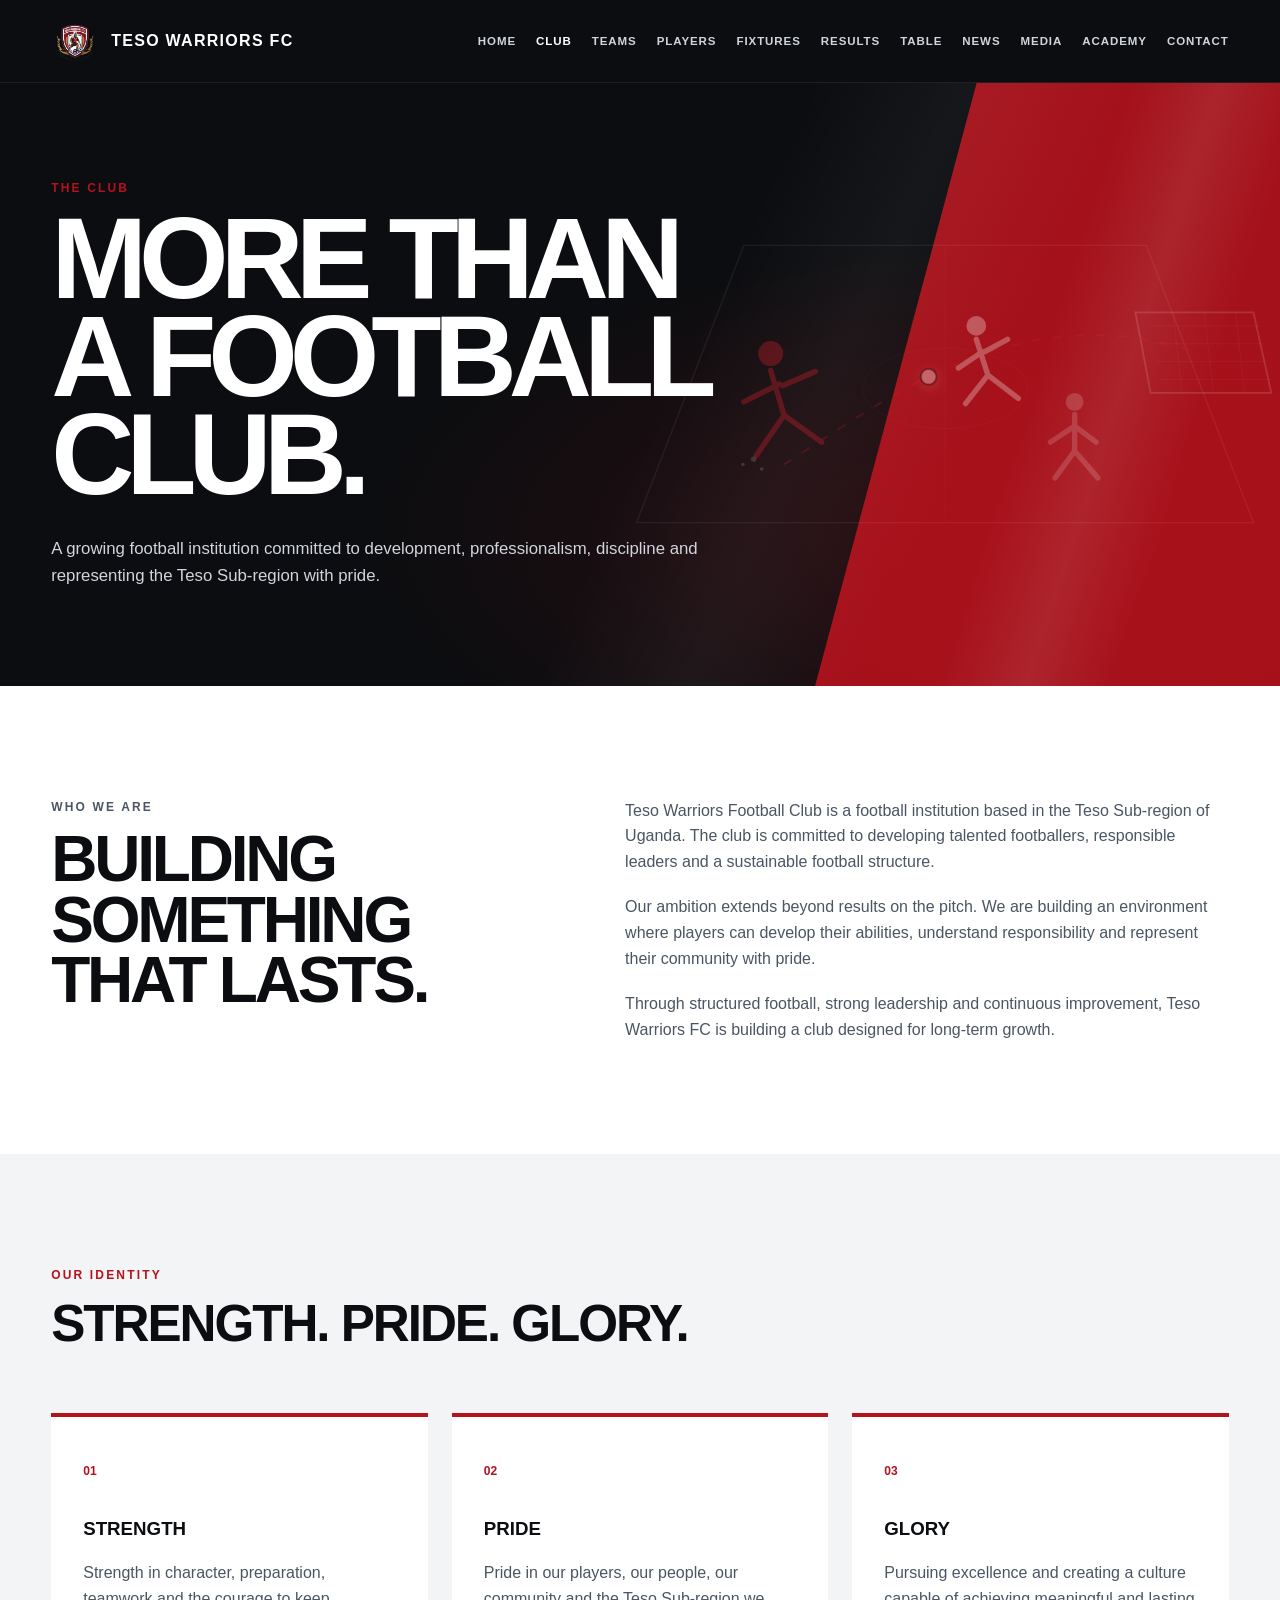
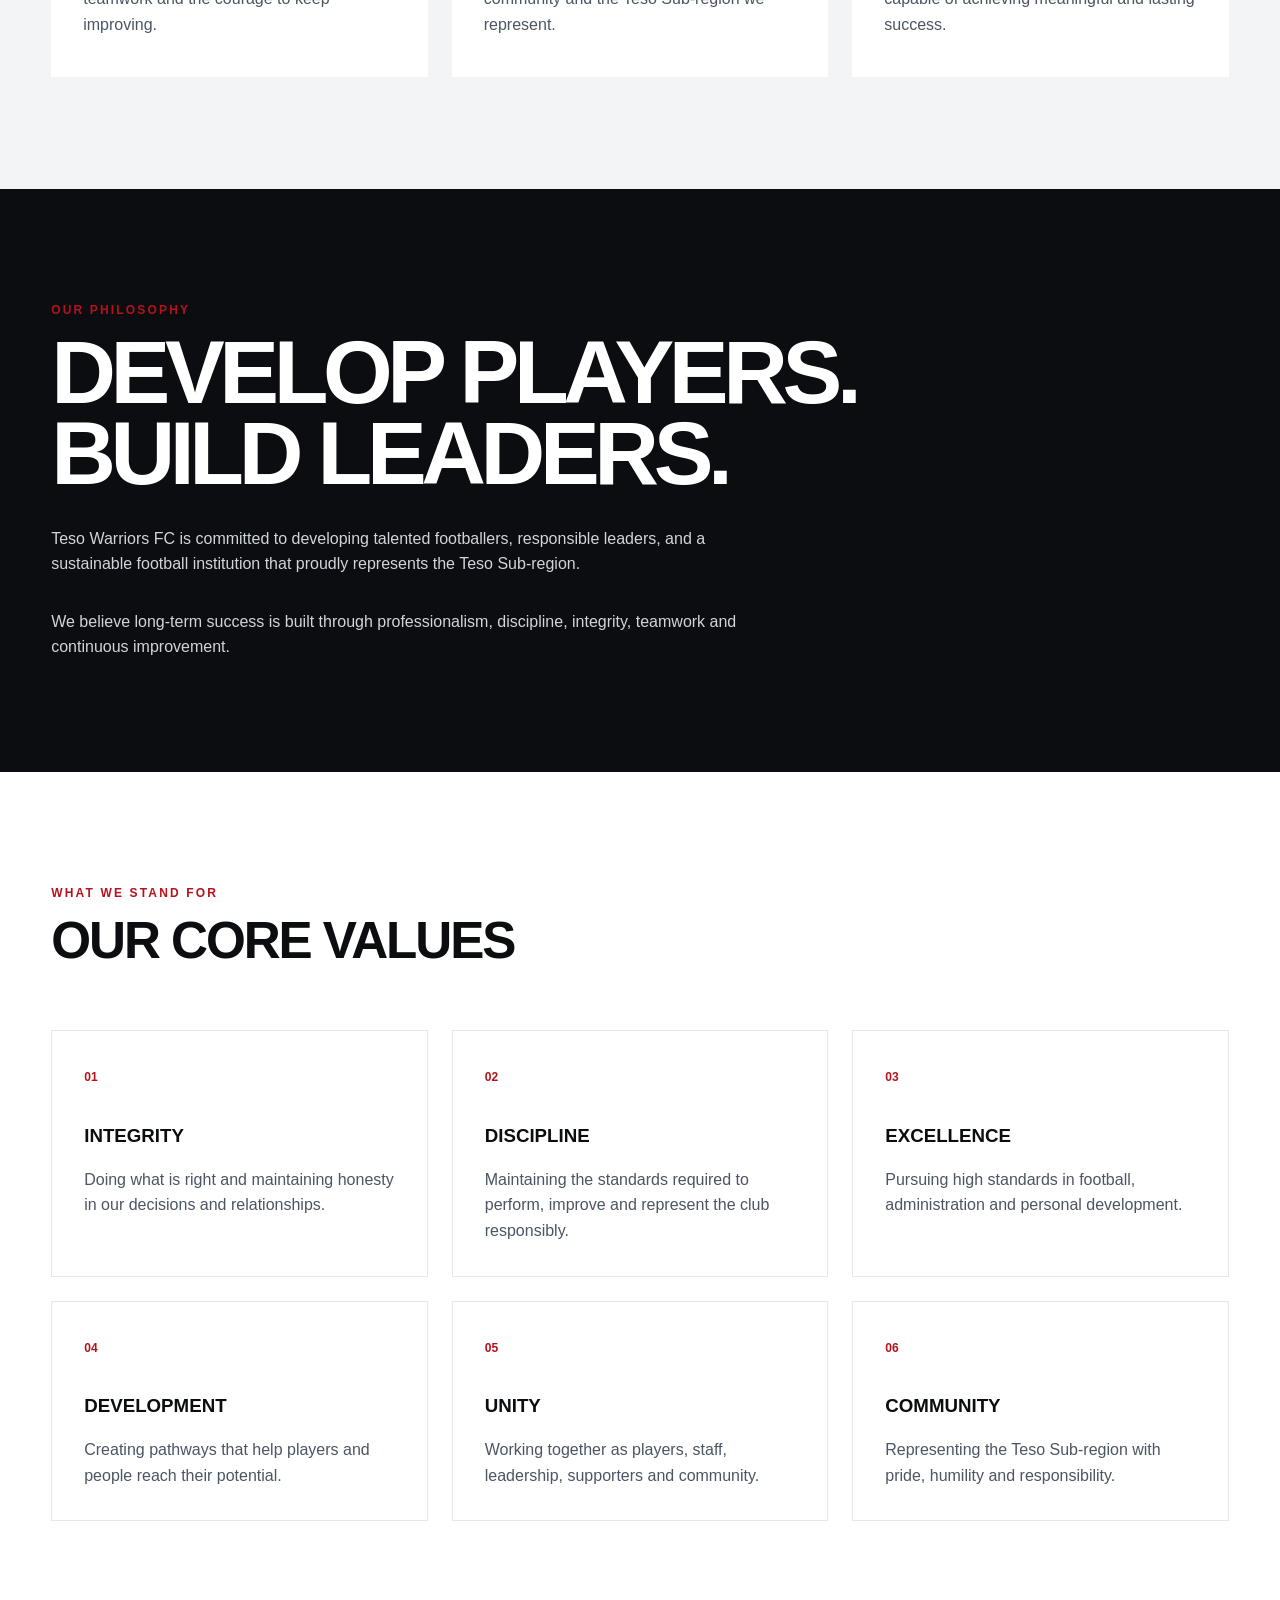
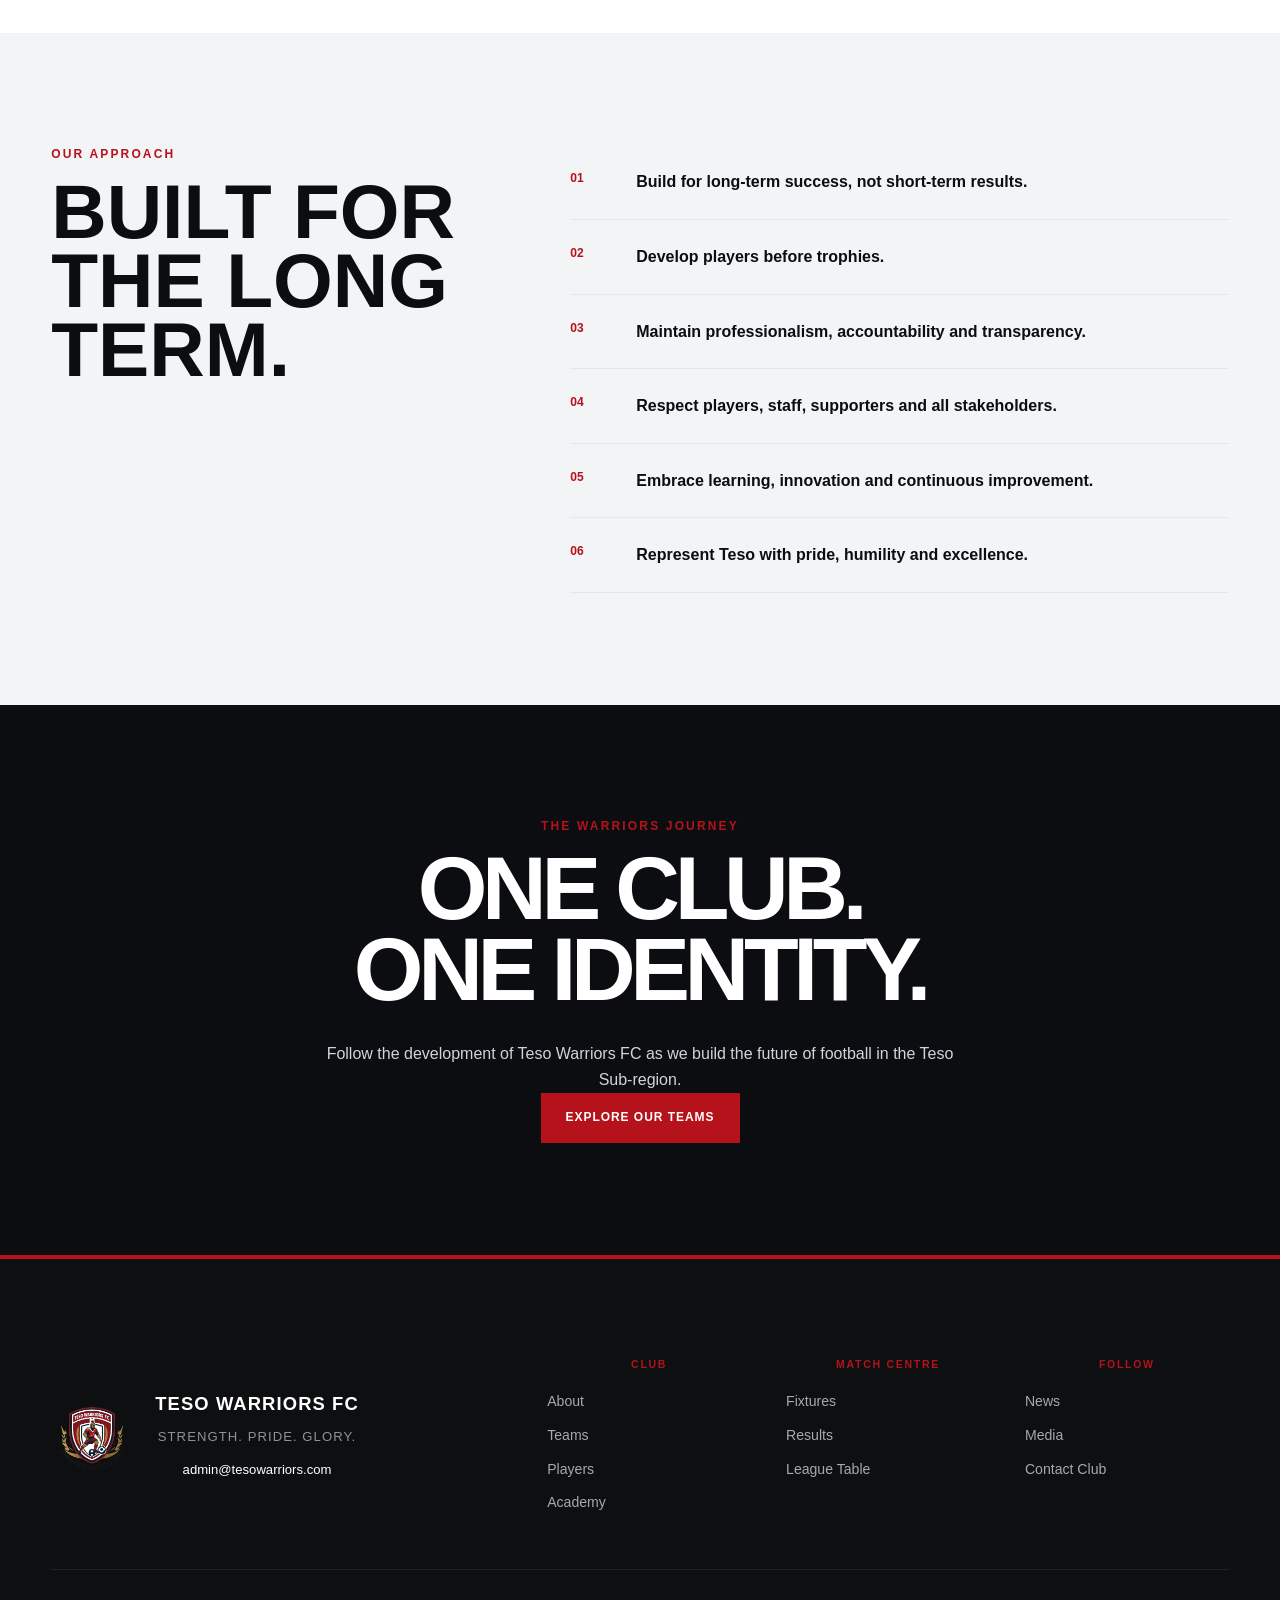
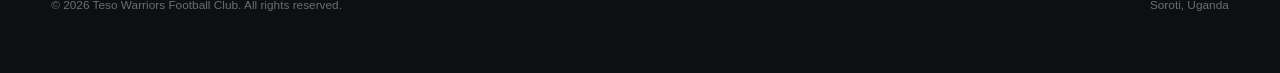
==== commit 0642a302: "Update official Teso Warriors club email" ====
--- a/about.html
+++ b/about.html
@@ -291,6 +291,13 @@
             <p>
               Strength. Pride. Glory.
             </p>
+
+            <a
+              href="mailto:admin@tesowarriors.com"
+              class="footer-email"
+            >
+              admin@tesowarriors.com
+            </a>
           </div>
         </div>
 
--- a/css/style.css
+++ b/css/style.css
@@ -4276,3 +4276,19 @@
   object-fit: contain;
 }
 
+
+/* Homepage official club email */
+
+.footer-email {
+  display: inline-block;
+  margin-top: 12px;
+  color: #ffffff;
+  font-size: 0.82rem;
+  text-decoration: none;
+  transition: color 0.2s ease;
+}
+
+.footer-email:hover {
+  color: #b5121b;
+}
+
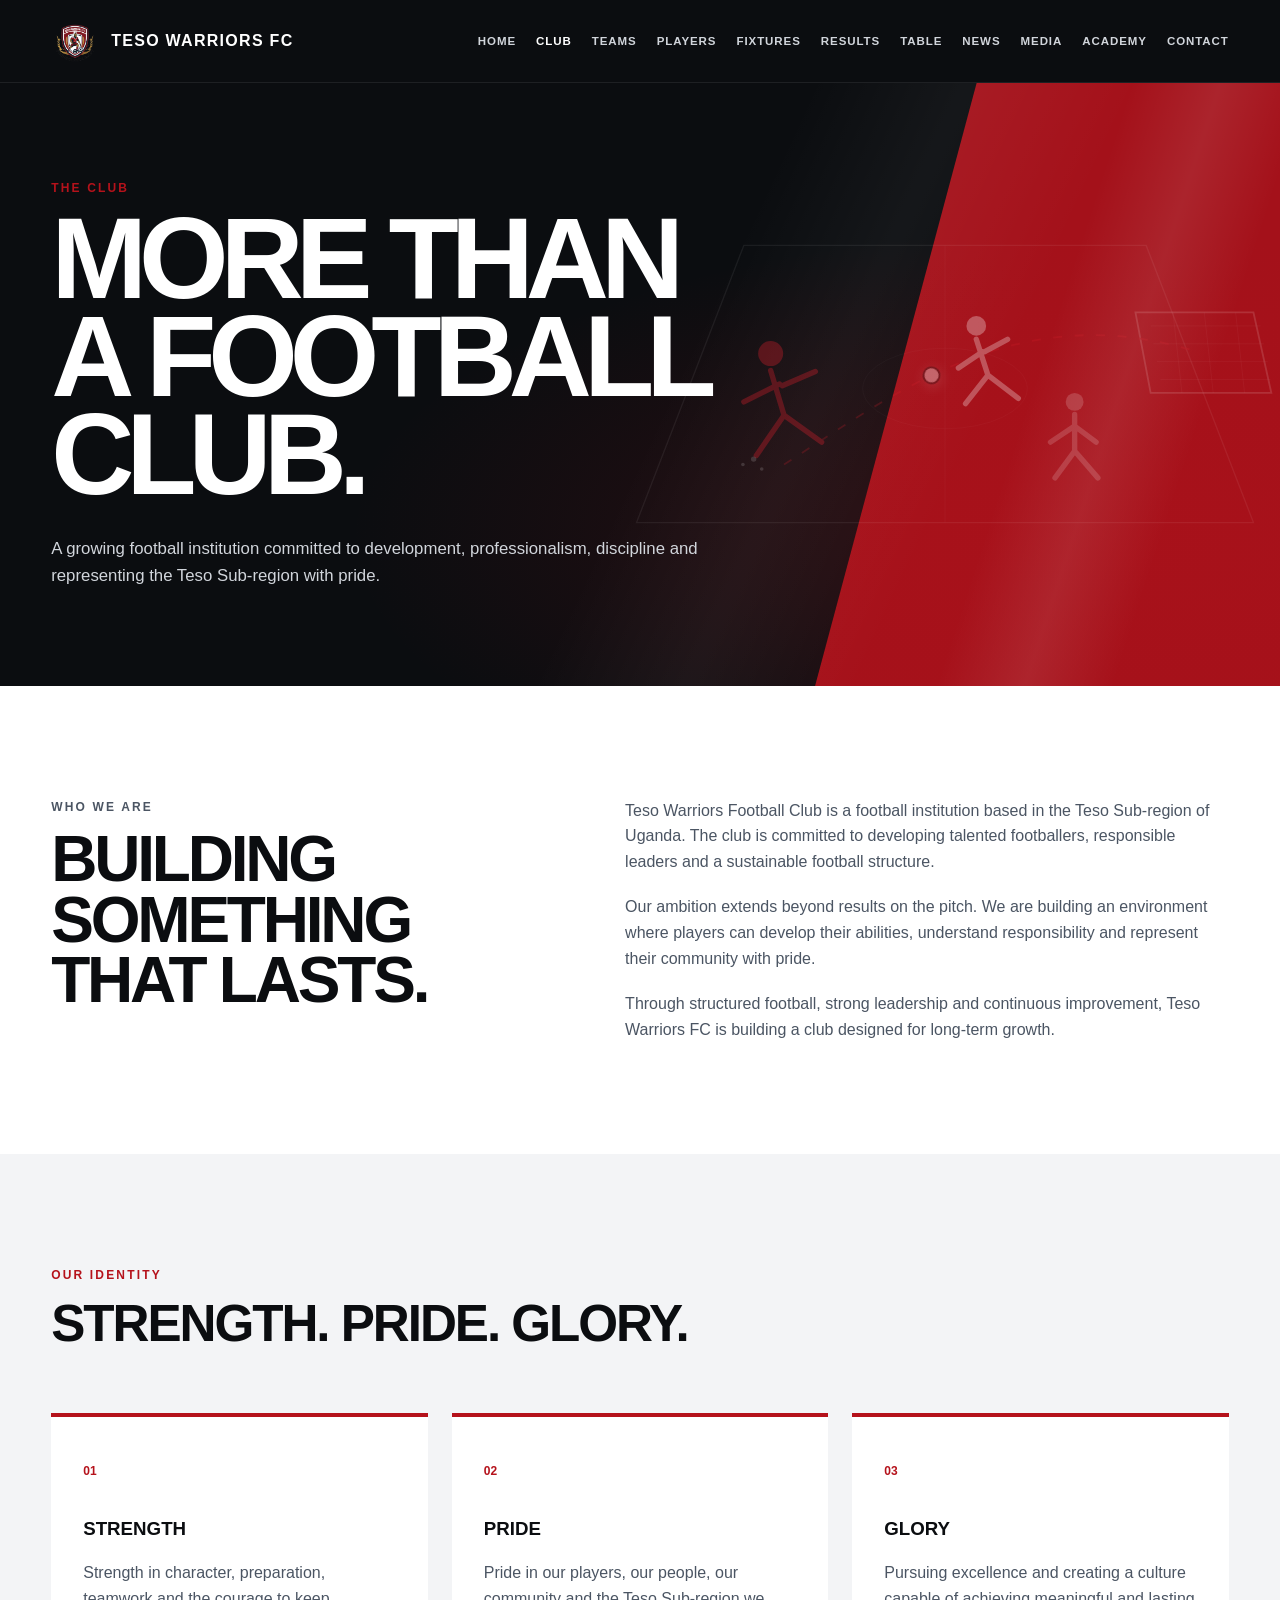
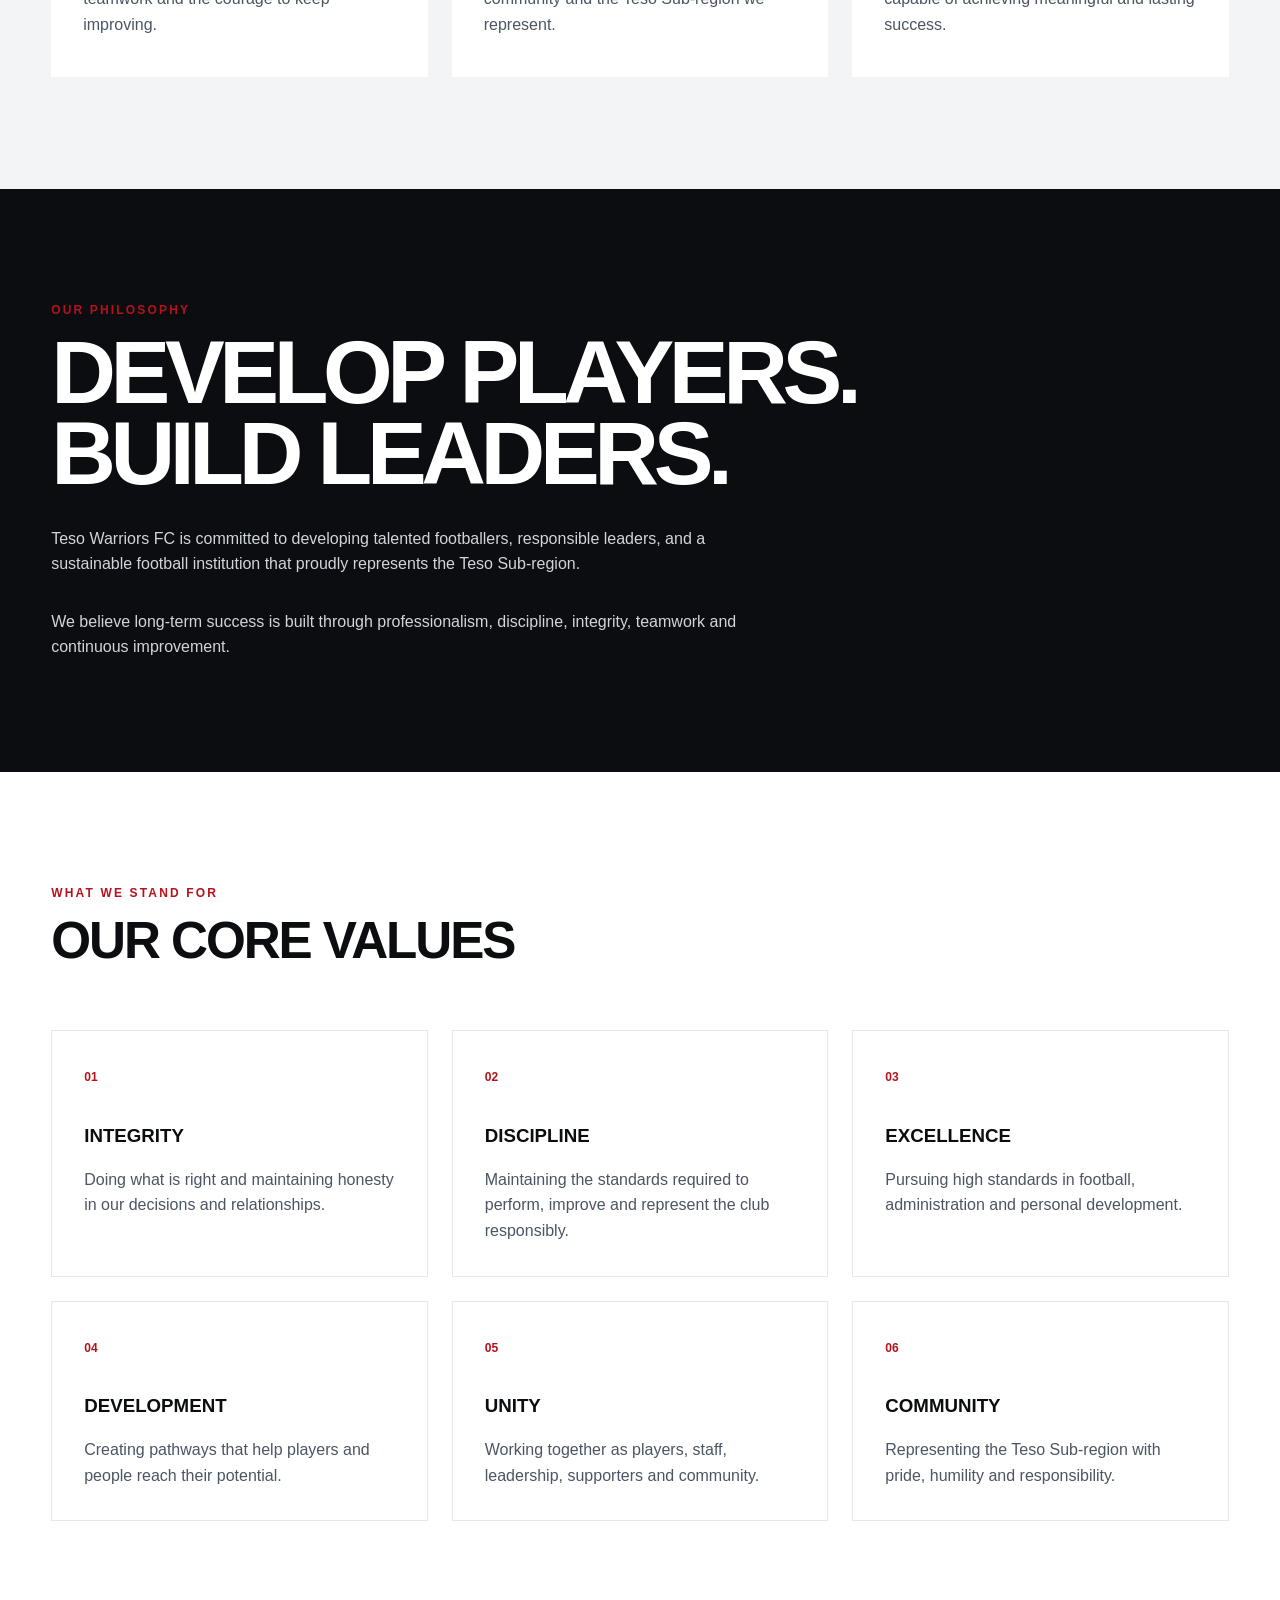
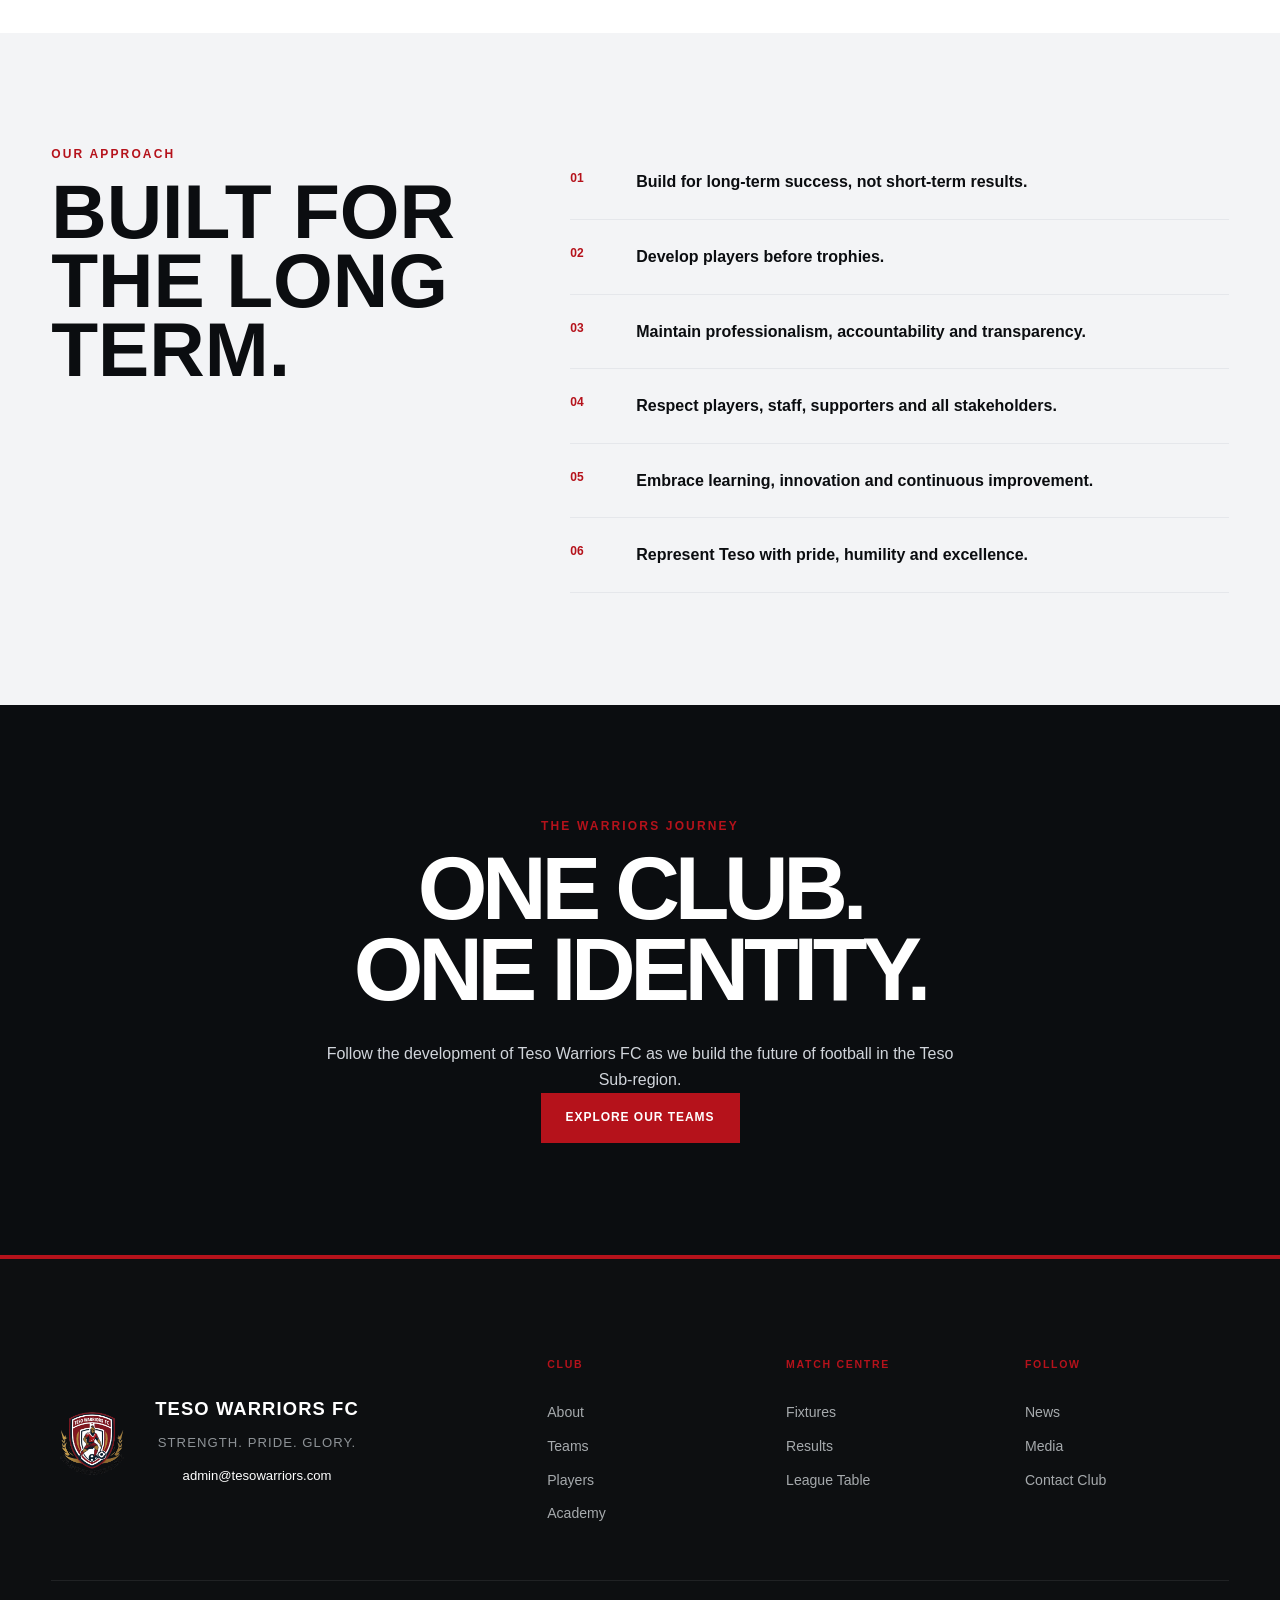
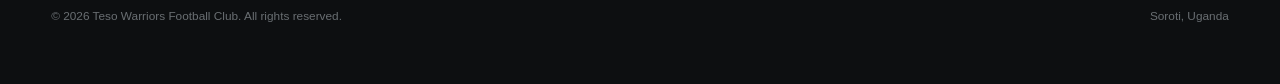
==== commit b74cb542: "Add Google search and club entity SEO" ====
--- a/about.html
+++ b/about.html
@@ -14,6 +14,54 @@
     <link rel="icon" type="image/png" href="images/teso-warriors-crest.png" />
 
     <link rel="stylesheet" href="css/style.css" />
+      <link rel="canonical" href="https://tesowarriors.com/about.html" />
+  
+    <!-- =====================================================
+         TESO WARRIORS FC - OFFICIAL ENTITY STRUCTURED DATA
+         ===================================================== -->
+
+    <script type="application/ld+json">
+    {
+      "@context": "https://schema.org",
+      "@type": [
+        "SportsTeam",
+        "Organization"
+      ],
+      "@id": "https://tesowarriors.com/#club",
+      "name": "Teso Warriors Football Club",
+      "alternateName": "Teso Warriors FC",
+      "url": "https://tesowarriors.com/",
+      "logo": {
+        "@type": "ImageObject",
+        "url": "https://tesowarriors.com/images/teso-warriors-crest.png"
+      },
+      "image": "https://tesowarriors.com/images/teso-warriors-crest.png",
+      "description": "Teso Warriors FC is a football club representing the Teso Sub-region and competing in the North East Regional League in Uganda.",
+      "sport": "Football",
+      "email": "admin@tesowarriors.com",
+      "address": {
+        "@type": "PostalAddress",
+        "addressLocality": "Soroti",
+        "addressRegion": "Eastern Uganda",
+        "addressCountry": "UG"
+      },
+      "location": {
+        "@type": "Place",
+        "name": "Soroti City Stadium (Oligoi Stadium)",
+        "address": {
+          "@type": "PostalAddress",
+          "addressLocality": "Soroti",
+          "addressCountry": "UG"
+        }
+      },
+      "memberOf": {
+        "@type": "SportsOrganization",
+        "name": "North East Regional League"
+      },
+      "slogan": "Strength. Pride. Glory."
+    }
+    </script>
+
   </head>
 
   <body>
--- a/css/style.css
+++ b/css/style.css
@@ -4292,3 +4292,38 @@
   color: #b5121b;
 }
 
+
+/* =========================================================
+   FINAL FOOTER MENU ALIGNMENT
+   ========================================================= */
+
+.site-footer .footer-links {
+  align-items: start;
+}
+
+.site-footer .footer-links > div {
+  display: flex !important;
+  flex-direction: column !important;
+  align-items: flex-start !important;
+  justify-content: flex-start !important;
+  text-align: left !important;
+}
+
+.site-footer .footer-links > div > span {
+  display: block !important;
+  width: auto !important;
+  align-self: flex-start !important;
+  margin: 0 0 18px 0 !important;
+  padding: 0 !important;
+  text-align: left !important;
+}
+
+.site-footer .footer-links > div > a {
+  display: block !important;
+  width: auto !important;
+  align-self: flex-start !important;
+  margin-left: 0 !important;
+  padding-left: 0 !important;
+  text-align: left !important;
+}
+
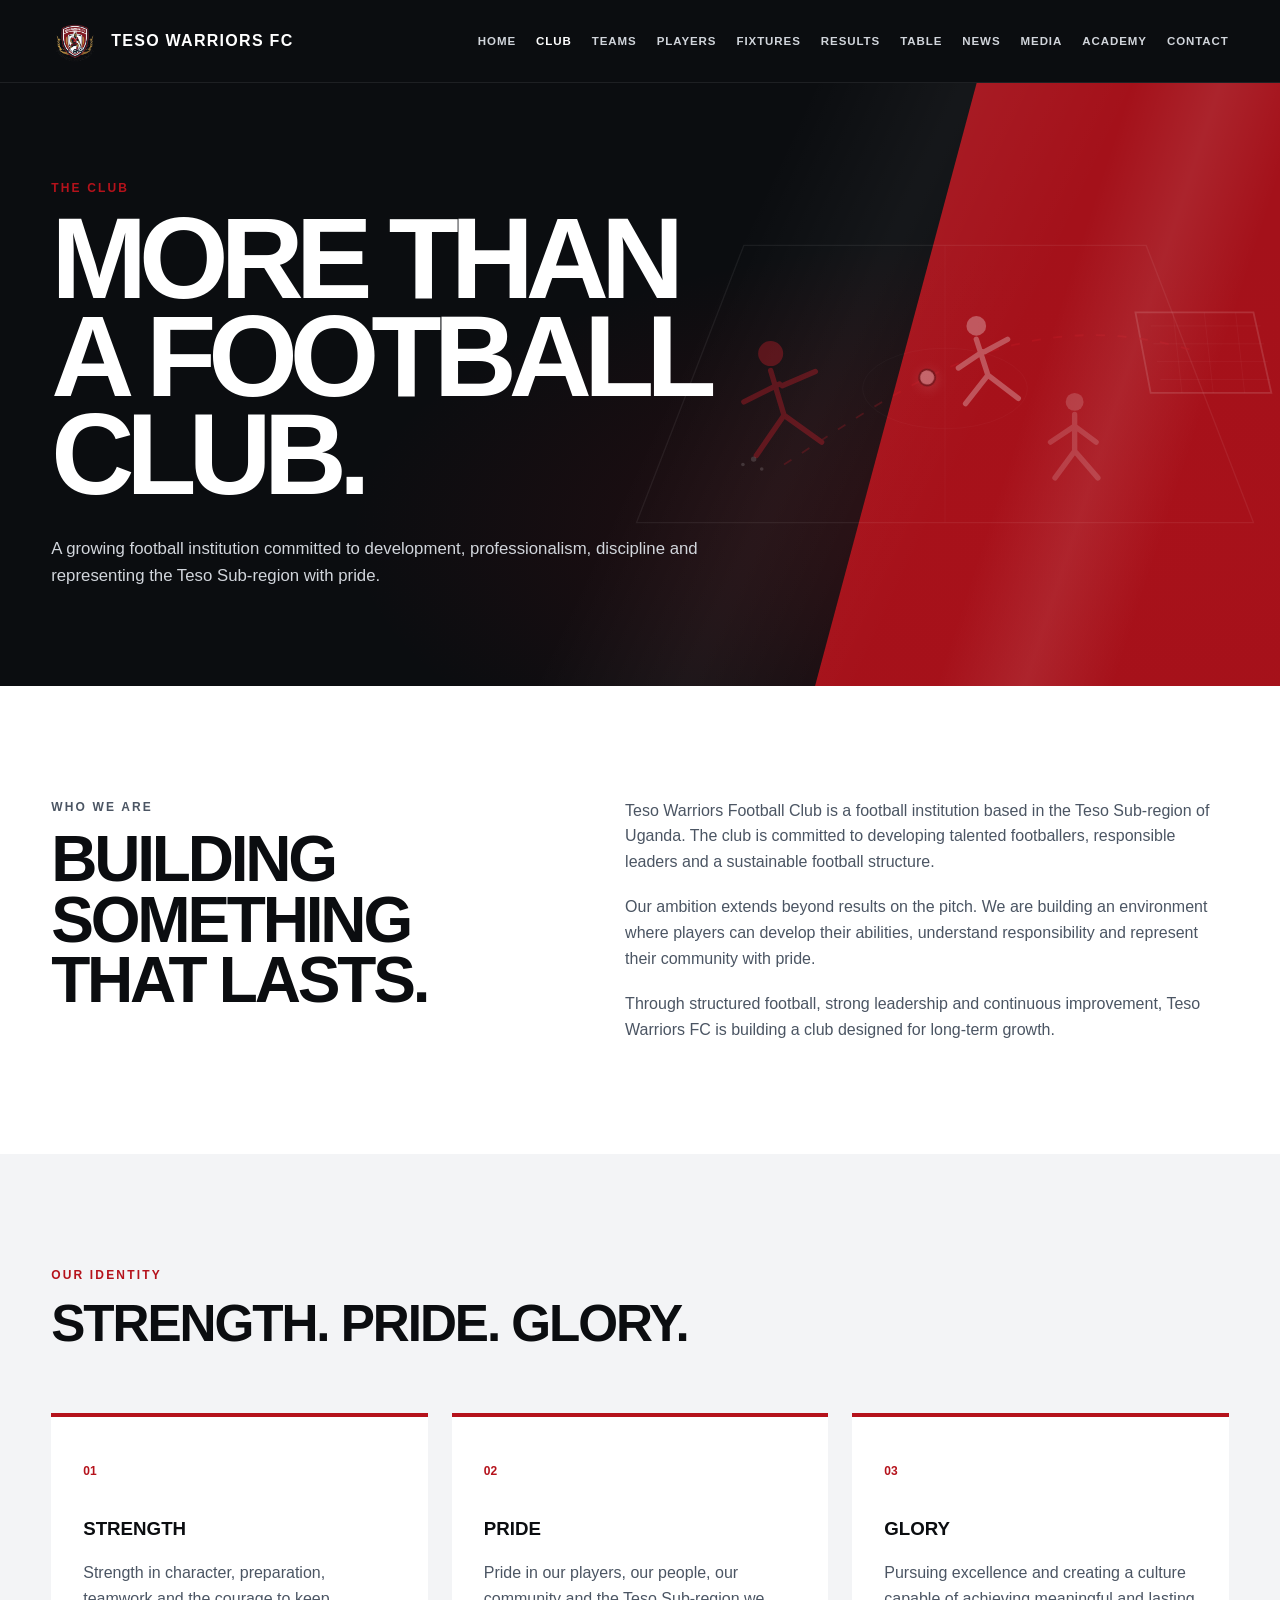
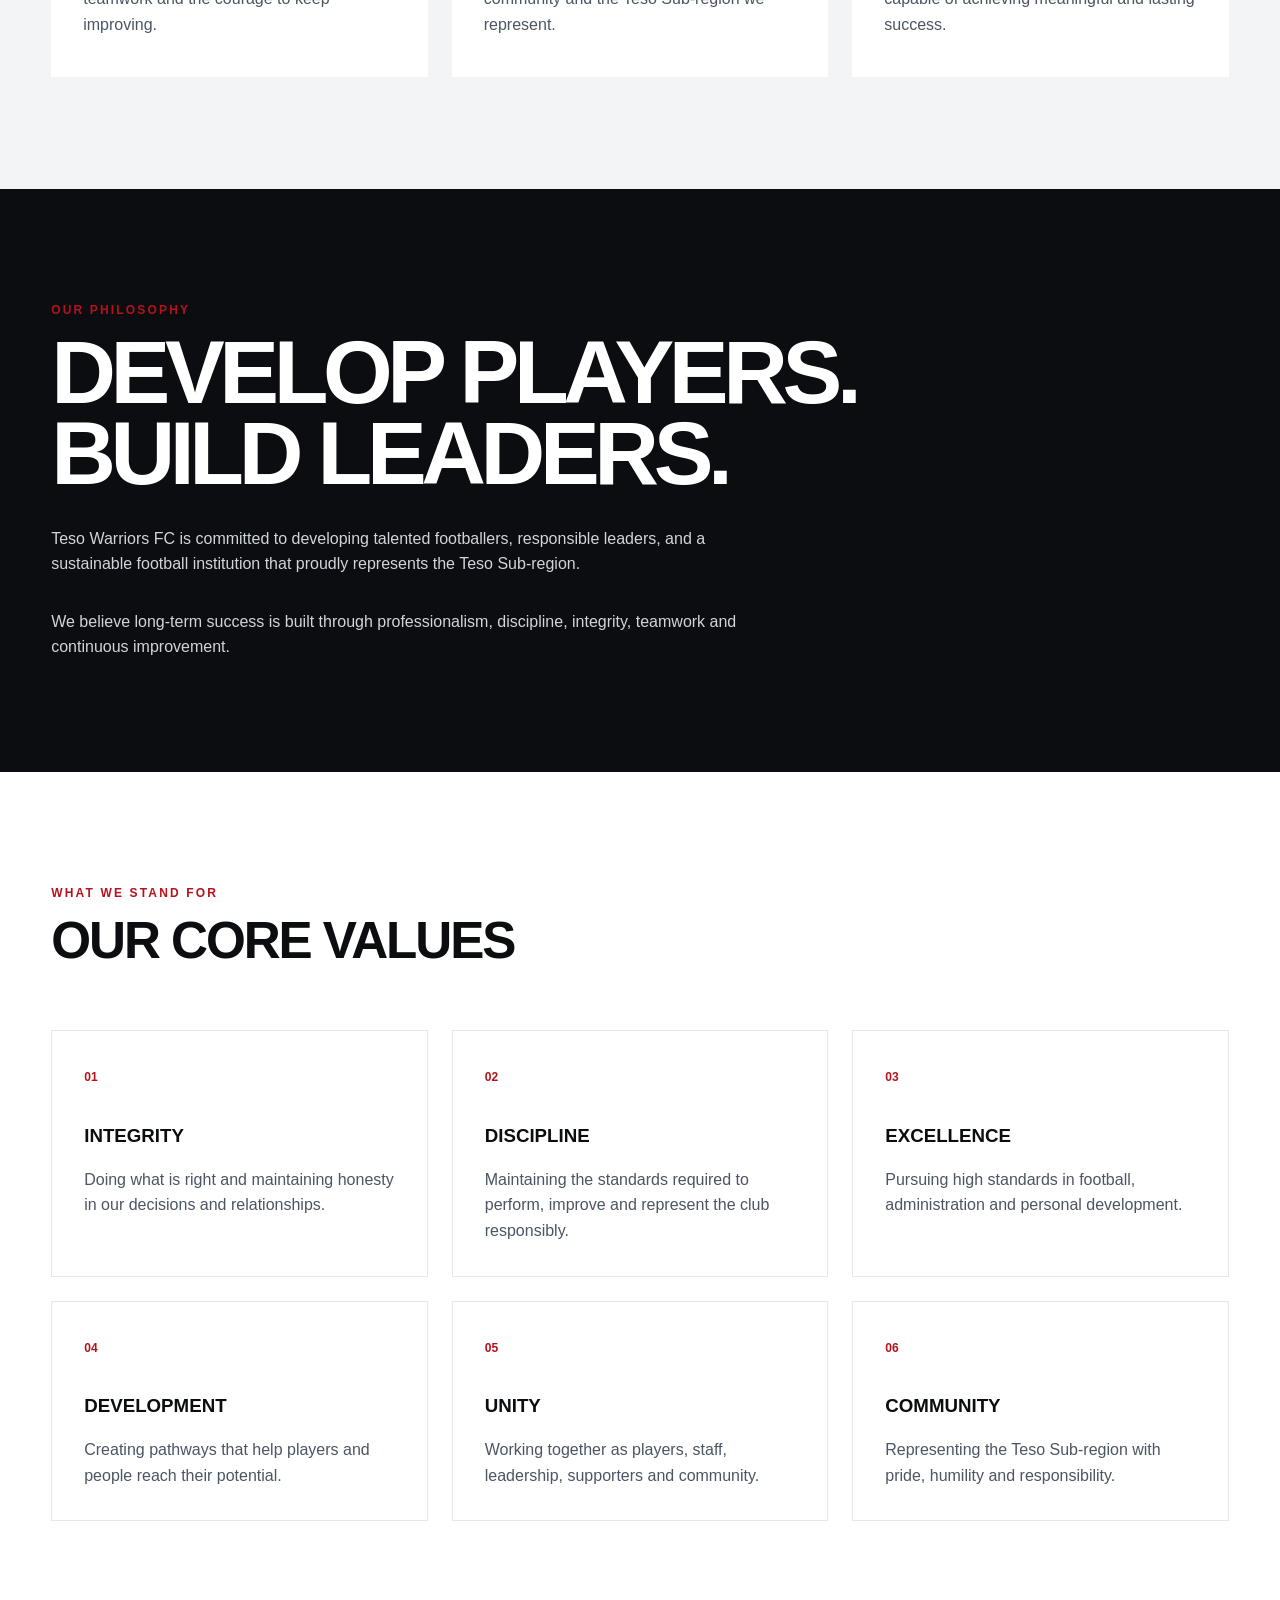
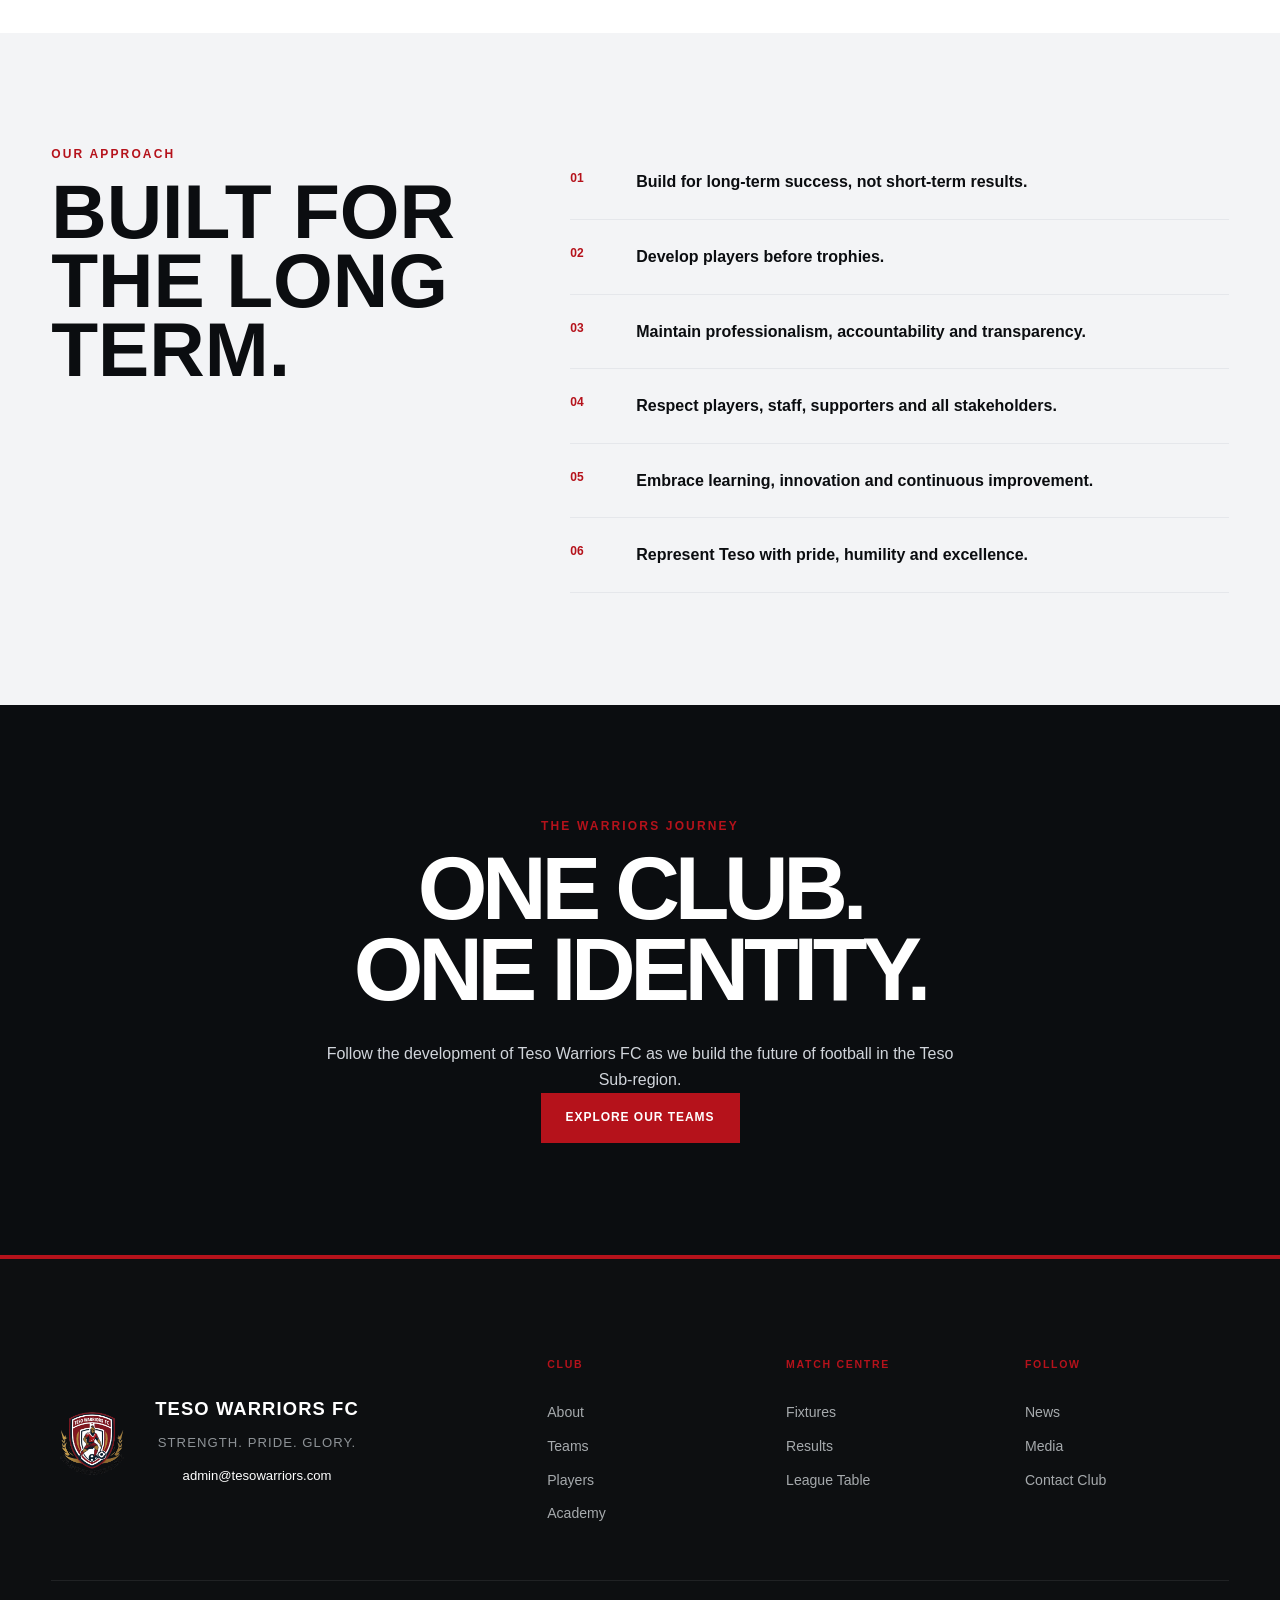
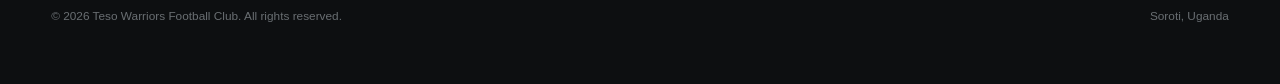
==== commit 985403fa: "Improve Teso Warriors search visibility and local SEO" ====
--- a/about.html
+++ b/about.html
@@ -1,20 +1,89 @@
 <!doctype html>
 <html lang="en">
   <head>
-    <meta charset="UTF-8" />
+
+    <!-- TWF SEO START -->
+
+    <title>About Teso Warriors FC | Soroti, Teso, Uganda</title>
+
+    <meta
+      name="description"
+      content="Learn about Teso Warriors FC, our identity, ambitions and football development work in Soroti and across the Teso Sub-region of Uganda."
+    />
+
+    <link
+      rel="canonical"
+      href="https://tesowarriors.com/about.html"
+    />
+
+    <meta
+      property="og:site_name"
+      content="Teso Warriors FC"
+    />
+
+    <meta
+      property="og:title"
+      content="About Teso Warriors FC | Soroti, Teso, Uganda"
+    />
+
+    <meta
+      property="og:description"
+      content="Learn about Teso Warriors FC, our identity, ambitions and football development work in Soroti and across the Teso Sub-region of Uganda."
+    />
+
+    <meta
+      property="og:type"
+      content="website"
+    />
+
+    <meta
+      property="og:url"
+      content="https://tesowarriors.com/about.html"
+    />
+
+    <meta
+      property="og:image"
+      content="https://tesowarriors.com/images/teso-warriors-crest.png"
+    />
+
+    <meta
+      property="og:locale"
+      content="en_UG"
+    />
+
+    <meta
+      name="twitter:card"
+      content="summary_large_image"
+    />
+
+    <meta
+      name="twitter:title"
+      content="About Teso Warriors FC | Soroti, Teso, Uganda"
+    />
+
+    <meta
+      name="twitter:description"
+      content="Learn about Teso Warriors FC, our identity, ambitions and football development work in Soroti and across the Teso Sub-region of Uganda."
+    />
+
+    <meta
+      name="twitter:image"
+      content="https://tesowarriors.com/images/teso-warriors-crest.png"
+    />
+
+    <!-- TWF SEO END -->
+
+<meta charset="UTF-8" />
     <meta name="viewport" content="width=device-width, initial-scale=1.0" />
 
-    <title>About the Club | Teso Warriors FC</title>
-
-    <meta
-      name="description"
-      content="Learn about Teso Warriors Football Club, our identity, philosophy, values and commitment to football development in the Teso Sub-region."
-    />
+    
+
+    
 
     <link rel="icon" type="image/png" href="images/teso-warriors-crest.png" />
 
     <link rel="stylesheet" href="css/style.css" />
-      <link rel="canonical" href="https://tesowarriors.com/about.html" />
+      
   
     <!-- =====================================================
          TESO WARRIORS FC - OFFICIAL ENTITY STRUCTURED DATA
@@ -61,8 +130,7 @@
       "slogan": "Strength. Pride. Glory."
     }
     </script>
-
-  </head>
+</head>
 
   <body>
     <header class="site-header">
--- a/css/style.css
+++ b/css/style.css
@@ -4327,3 +4327,1693 @@
   text-align: left !important;
 }
 
+
+/* =========================================================
+   HOMEPAGE LATEST NEWS IMAGE
+   ========================================================= */
+
+.news-image-photo {
+  position: relative;
+  overflow: hidden;
+  background: #17191b;
+}
+
+.news-image-photo img {
+  width: 100%;
+  height: 100%;
+  min-height: 290px;
+  object-fit: cover;
+  display: block;
+}
+
+.news-image-photo::after {
+  content: "";
+  position: absolute;
+  inset: 0;
+  background: linear-gradient(
+    to top,
+    rgba(0,0,0,.62),
+    rgba(0,0,0,.05) 65%
+  );
+}
+
+.news-image-photo span {
+  position: absolute;
+  left: 30px;
+  bottom: 28px;
+  z-index: 2;
+  color: #fff;
+  font-size: 13px;
+  font-weight: 800;
+  letter-spacing: 1.5px;
+}
+
+
+/* =========================================================
+   HOMEPAGE NEWS CARDS - CONSISTENT HEIGHTS
+   ========================================================= */
+
+.news-grid {
+  align-items: stretch;
+}
+
+.news-card {
+  display: flex;
+  flex-direction: column;
+  height: 100%;
+}
+
+.news-image {
+  height: 295px;
+  min-height: 295px;
+  position: relative;
+  overflow: hidden;
+}
+
+.news-image-photo {
+  height: 295px;
+  min-height: 295px;
+}
+
+.news-image-photo img {
+  width: 100%;
+  height: 100%;
+  min-height: 0;
+  object-fit: cover;
+  object-position: center 42%;
+  display: block;
+}
+
+.news-content {
+  flex: 1;
+  display: flex;
+  flex-direction: column;
+}
+
+.news-content a {
+  margin-top: auto;
+}
+
+@media (max-width: 768px) {
+  .news-image,
+  .news-image-photo {
+    height: 250px;
+    min-height: 250px;
+  }
+}
+
+
+
+/* =========================================================
+   TWF CENTRAL NEWS SYSTEM
+   ========================================================= */
+
+
+/* -------------------------
+   HOMEPAGE NEWS
+   ------------------------- */
+
+.news-grid {
+  align-items: stretch;
+}
+
+.news-card {
+  display: flex;
+  flex-direction: column;
+  height: 100%;
+}
+
+.news-image {
+  position: relative;
+
+  height: 295px;
+  min-height: 295px;
+
+  overflow: hidden;
+
+  background: #17191b;
+}
+
+.news-image img {
+  width: 100%;
+  height: 100%;
+
+  display: block;
+}
+
+.news-image-photo img {
+  object-fit: cover;
+  object-position: center 42%;
+}
+
+.news-image-logo img {
+  object-fit: contain;
+
+  width: 55%;
+  height: 55%;
+
+  margin: 65px auto 0;
+}
+
+.news-image::after {
+  content: "";
+
+  position: absolute;
+  inset: 0;
+
+  background: linear-gradient(
+    to top,
+    rgba(0, 0, 0, 0.60),
+    rgba(0, 0, 0, 0.02) 60%
+  );
+}
+
+.news-image span {
+  position: absolute;
+
+  left: 30px;
+  bottom: 25px;
+
+  z-index: 3;
+
+  color: #ffffff;
+
+  font-size: 12px;
+  font-weight: 800;
+
+  letter-spacing: 1.5px;
+
+  text-transform: uppercase;
+}
+
+.news-card .news-content {
+  flex: 1;
+
+  display: flex;
+  flex-direction: column;
+}
+
+.news-card .news-content > a {
+  margin-top: auto;
+}
+
+
+/* -------------------------
+   FEATURED NEWS PHOTO
+   ------------------------- */
+
+.featured-story-photo {
+  position: relative;
+
+  min-height: 520px;
+
+  overflow: hidden;
+
+  background: #17191b;
+}
+
+.featured-story-photo img {
+  position: absolute;
+
+  inset: 0;
+
+  z-index: 1;
+
+  width: 100%;
+  max-width: none;
+  height: 100%;
+
+  object-fit: cover;
+  object-position: center;
+
+  filter: none;
+}
+
+.featured-story-photo::after {
+  content: "";
+
+  position: absolute;
+
+  inset: 0;
+
+  z-index: 2;
+
+  background: linear-gradient(
+    to top,
+    rgba(0, 0, 0, 0.62),
+    rgba(0, 0, 0, 0.03) 60%
+  );
+}
+
+.featured-story-photo .match-label {
+  z-index: 3;
+
+  color: #ffffff;
+}
+
+
+/* -------------------------
+   FEATURED LOGO VISUAL
+   ------------------------- */
+
+.twf-news-logo-visual img {
+  width: 270px;
+  height: auto;
+
+  object-fit: contain;
+}
+
+
+/* -------------------------
+   NEWS ARCHIVE
+   ------------------------- */
+
+.twf-news-archive-grid {
+  display: grid;
+
+  grid-template-columns:
+    repeat(3, minmax(0, 1fr));
+
+  gap: 28px;
+}
+
+.twf-archive-card {
+  display: flex;
+  flex-direction: column;
+
+  background: #ffffff;
+
+  border: 1px solid #e1e3e5;
+
+  overflow: hidden;
+}
+
+.twf-archive-image {
+  height: 250px;
+
+  display: block;
+
+  overflow: hidden;
+
+  background: #17191b;
+}
+
+.twf-archive-image img {
+  width: 100%;
+  height: 100%;
+
+  object-fit: cover;
+
+  display: block;
+}
+
+.twf-archive-copy {
+  flex: 1;
+
+  display: flex;
+  flex-direction: column;
+
+  padding: 28px;
+}
+
+.twf-archive-copy h3 {
+  margin: 5px 0 15px;
+
+  font-size: 1.5rem;
+  line-height: 1.15;
+}
+
+.twf-archive-copy h3 a {
+  color: #17191b;
+
+  text-decoration: none;
+}
+
+.twf-archive-copy p {
+  color: #666c71;
+
+  line-height: 1.65;
+}
+
+.twf-news-read-more {
+  margin-top: auto;
+  padding-top: 20px;
+
+  color: #b5121b;
+
+  font-size: 0.75rem;
+  font-weight: 900;
+
+  letter-spacing: 0.08em;
+
+  text-decoration: none;
+
+  text-transform: uppercase;
+}
+
+
+/* -------------------------
+   ARTICLE
+   ------------------------- */
+
+.twf-takeaway-heading {
+  margin: 45px 0 22px;
+
+  color: #17191b;
+
+  font-size: 1.8rem;
+}
+
+
+/* -------------------------
+   RESPONSIVE
+   ------------------------- */
+
+@media (max-width: 900px) {
+
+  .twf-news-archive-grid {
+    grid-template-columns:
+      repeat(2, minmax(0, 1fr));
+  }
+
+}
+
+
+@media (max-width: 650px) {
+
+  .twf-news-archive-grid {
+    grid-template-columns: 1fr;
+  }
+
+  .news-image {
+    height: 250px;
+    min-height: 250px;
+  }
+
+  .featured-story-photo {
+    min-height: 400px;
+  }
+
+}
+
+
+
+
+/* TWF ATEKER MEDIA GALLERY START */
+
+.twf-match-gallery-section {
+  padding: 90px 0;
+  background: #111315;
+  color: #fff;
+}
+
+.twf-gallery-intro {
+  display: grid;
+  grid-template-columns:
+    minmax(0, 1.5fr)
+    minmax(240px, .5fr);
+  align-items: end;
+  gap: 50px;
+  margin-bottom: 38px;
+}
+
+.twf-gallery-intro h2 {
+  margin: 0 0 18px;
+  color: #fff;
+  font-size: clamp(40px, 6vw, 72px);
+  line-height: .95;
+}
+
+.twf-gallery-description {
+  max-width: 680px;
+  margin: 0;
+  color: rgba(255,255,255,.72);
+  line-height: 1.7;
+}
+
+.twf-gallery-score {
+  padding: 22px;
+  border-left: 4px solid #c8102e;
+  background: rgba(255,255,255,.06);
+}
+
+.twf-gallery-score span {
+  display: block;
+  margin-bottom: 8px;
+  color: #c8102e;
+  font-size: 11px;
+  font-weight: 800;
+  letter-spacing: .12em;
+}
+
+.twf-gallery-score strong {
+  display: block;
+  margin-bottom: 12px;
+  color: #fff;
+  font-size: 20px;
+  line-height: 1.35;
+}
+
+.twf-gallery-score small {
+  color: rgba(255,255,255,.62);
+  line-height: 1.6;
+}
+
+.twf-gallery-grid {
+  display: grid;
+  grid-template-columns:
+    1.35fr 1fr 1fr;
+  grid-template-rows:
+    260px 260px;
+  gap: 12px;
+}
+
+.twf-gallery-photo {
+  position: relative;
+  display: block;
+  overflow: hidden;
+  background: #222;
+  cursor: zoom-in;
+}
+
+.twf-gallery-featured {
+  grid-row: 1 / span 2;
+}
+
+.twf-gallery-wide {
+  grid-column: 2 / span 2;
+}
+
+.twf-gallery-photo img {
+  width: 100%;
+  height: 100%;
+  display: block;
+  object-fit: cover;
+  transition:
+    transform .35s ease,
+    filter .35s ease;
+}
+
+.twf-gallery-photo:hover img {
+  transform: scale(1.025);
+  filter: brightness(.88);
+}
+
+.twf-gallery-photo::after {
+  content: "";
+  position: absolute;
+  inset: 0;
+  pointer-events: none;
+  background:
+    linear-gradient(
+      to top,
+      rgba(0,0,0,.35),
+      transparent 45%
+    );
+}
+
+.twf-gallery-photo span {
+  position: absolute;
+  z-index: 2;
+  left: 18px;
+  bottom: 18px;
+  padding: 8px 11px;
+  background: #c8102e;
+  color: #fff;
+  font-size: 11px;
+  font-weight: 800;
+  letter-spacing: .08em;
+  text-transform: uppercase;
+}
+
+.twf-gallery-lightbox {
+  position: fixed;
+  inset: 0;
+  z-index: 99999;
+  display: none;
+  align-items: center;
+  justify-content: center;
+  padding: 35px;
+  background: rgba(0,0,0,.94);
+}
+
+.twf-gallery-lightbox.is-open {
+  display: flex;
+}
+
+.twf-gallery-lightbox-inner {
+  max-width: 1100px;
+  width: 100%;
+  text-align: center;
+}
+
+.twf-gallery-lightbox-inner img {
+  display: block;
+  max-width: 100%;
+  max-height: 82vh;
+  margin: auto;
+  object-fit: contain;
+}
+
+.twf-gallery-lightbox-inner p {
+  max-width: 800px;
+  margin: 15px auto 0;
+  color: #fff;
+  line-height: 1.6;
+}
+
+.twf-gallery-lightbox-close {
+  position: fixed;
+  top: 22px;
+  right: 26px;
+  z-index: 100000;
+  width: 46px;
+  height: 46px;
+  border: 0;
+  border-radius: 50%;
+  background: #fff;
+  color: #111;
+  font-size: 30px;
+  cursor: pointer;
+}
+
+@media (max-width: 900px) {
+
+  .twf-gallery-intro {
+    grid-template-columns: 1fr;
+  }
+
+  .twf-gallery-grid {
+    grid-template-columns: 1fr 1fr;
+    grid-template-rows:
+      420px 250px 250px;
+  }
+
+  .twf-gallery-featured {
+    grid-column: 1 / span 2;
+    grid-row: auto;
+  }
+
+  .twf-gallery-wide {
+    grid-column: auto;
+  }
+
+}
+
+@media (max-width: 600px) {
+
+  .twf-match-gallery-section {
+    padding: 65px 0;
+  }
+
+  .twf-gallery-grid {
+    display: grid;
+    grid-template-columns: 1fr;
+    grid-template-rows: none;
+  }
+
+  .twf-gallery-photo,
+  .twf-gallery-featured,
+  .twf-gallery-wide {
+    grid-column: auto;
+    grid-row: auto;
+    height: 340px;
+  }
+
+  .twf-gallery-lightbox {
+    padding: 15px;
+  }
+
+}
+
+/* TWF ATEKER MEDIA GALLERY END */
+
+
+
+/* TWF MEDIA PAGE REFINEMENT START */
+
+
+/* =====================================================
+   PREVIOUS MATCH ARCHIVE
+   ===================================================== */
+
+.twf-media-archive {
+  padding: 90px 0;
+  background: #f3f4f6;
+}
+
+.twf-media-archive-heading {
+  display: grid;
+  grid-template-columns:
+    minmax(0, 1.2fr)
+    minmax(280px, .8fr);
+  align-items: end;
+  gap: 50px;
+  margin-bottom: 42px;
+}
+
+.twf-media-archive-heading h2 {
+  margin: 0;
+  font-size:
+    clamp(40px, 6vw, 68px);
+  line-height: .95;
+  letter-spacing: -.045em;
+  text-transform: uppercase;
+}
+
+.twf-media-archive-heading > p {
+  max-width: 520px;
+  color: #4b5563;
+  line-height: 1.7;
+}
+
+
+.twf-archive-grid {
+  display: grid;
+  grid-template-columns:
+    repeat(2, minmax(0, 1fr));
+  gap: 24px;
+}
+
+
+.twf-archive-card {
+  overflow: hidden;
+  background: #fff;
+  border: 1px solid #e5e7eb;
+}
+
+
+.twf-archive-image {
+  position: relative;
+  display: block;
+  height: 420px;
+  overflow: hidden;
+  background: #111;
+}
+
+
+.twf-archive-image img {
+  width: 100%;
+  height: 100%;
+  display: block;
+  object-fit: cover;
+  transition:
+    transform .4s ease,
+    filter .4s ease;
+}
+
+
+.twf-archive-image:hover img {
+  transform: scale(1.025);
+  filter: brightness(.92);
+}
+
+
+.twf-archive-image::after {
+  content: "";
+  position: absolute;
+  inset: 0;
+  background:
+    linear-gradient(
+      to top,
+      rgba(0,0,0,.45),
+      transparent 45%
+    );
+  pointer-events: none;
+}
+
+
+.twf-archive-image span {
+  position: absolute;
+  left: 20px;
+  bottom: 20px;
+  z-index: 2;
+  padding: 8px 11px;
+  background: #b5121b;
+  color: #fff;
+  font-size: 11px;
+  font-weight: 800;
+  letter-spacing: .11em;
+}
+
+
+.twf-archive-content {
+  padding: 28px;
+}
+
+
+.twf-archive-content h3 {
+  margin: 0 0 12px;
+  font-size:
+    clamp(24px, 3vw, 34px);
+  line-height: 1.1;
+}
+
+
+.twf-archive-content > p:not(.section-label) {
+  margin-bottom: 22px;
+  color: #4b5563;
+}
+
+
+.twf-archive-link {
+  color: #b5121b;
+  font-size: 12px;
+  font-weight: 800;
+  letter-spacing: .08em;
+  text-transform: uppercase;
+}
+
+
+.twf-archive-placeholder {
+  min-height: 100%;
+  display: flex;
+  align-items: flex-end;
+  padding: 40px;
+  background:
+    linear-gradient(
+      145deg,
+      #12161b,
+      #1a1f25
+    );
+  color: #fff;
+}
+
+
+.twf-archive-placeholder-inner {
+  max-width: 430px;
+}
+
+
+.twf-archive-placeholder span {
+  display: block;
+  margin-bottom: 15px;
+  color: #b5121b;
+  font-size: 11px;
+  font-weight: 800;
+  letter-spacing: .14em;
+}
+
+
+.twf-archive-placeholder h3 {
+  margin-bottom: 16px;
+  font-size:
+    clamp(30px, 4vw, 46px);
+  line-height: 1;
+  text-transform: uppercase;
+}
+
+
+.twf-archive-placeholder p {
+  color: #d1d5db;
+  line-height: 1.7;
+}
+
+
+/* =====================================================
+   COMPACT STAY CONNECTED
+   ===================================================== */
+
+.twf-media-connected {
+  padding: 70px 0;
+  background: #fff;
+}
+
+
+.twf-media-connected-inner {
+  display: flex;
+  align-items: center;
+  justify-content: space-between;
+  gap: 50px;
+}
+
+
+.twf-media-connected h2 {
+  margin: 0 0 12px;
+  font-size:
+    clamp(34px, 5vw, 54px);
+  line-height: 1;
+  text-transform: uppercase;
+}
+
+
+.twf-media-connected p:not(.section-label) {
+  max-width: 620px;
+  color: #4b5563;
+}
+
+
+.twf-media-connected-actions {
+  display: flex;
+  flex-wrap: wrap;
+  gap: 12px;
+  flex-shrink: 0;
+}
+
+
+.twf-media-outline-btn {
+  border: 1px solid #111;
+  background: transparent;
+  color: #111;
+}
+
+
+.twf-media-outline-btn:hover {
+  background: #111;
+  color: #fff;
+}
+
+
+/* =====================================================
+   RESPONSIVE
+   ===================================================== */
+
+@media (max-width: 850px) {
+
+  .twf-media-archive-heading {
+    grid-template-columns: 1fr;
+    gap: 20px;
+  }
+
+
+  .twf-archive-grid {
+    grid-template-columns: 1fr;
+  }
+
+
+  .twf-media-connected-inner {
+    align-items: flex-start;
+    flex-direction: column;
+  }
+
+}
+
+
+@media (max-width: 600px) {
+
+  .twf-media-archive {
+    padding: 65px 0;
+  }
+
+
+  .twf-archive-image {
+    height: 360px;
+  }
+
+
+  .twf-archive-placeholder {
+    min-height: 380px;
+    padding: 30px;
+  }
+
+
+  .twf-media-connected {
+    padding: 55px 0;
+  }
+
+
+  .twf-media-connected-actions {
+    width: 100%;
+  }
+
+
+  .twf-media-connected-actions .btn {
+    width: 100%;
+  }
+
+}
+
+
+/* TWF MEDIA PAGE REFINEMENT END */
+
+
+
+
+
+
+
+
+
+
+/* TWF EDITORIAL MEDIA NAV START */
+
+/* =====================================================
+   MEDIA CENTRE
+   Clean editorial navigation — no cards
+   ===================================================== */
+
+.media-section {
+  padding: 88px 0 95px;
+  background: #ffffff;
+  color: #111315;
+}
+
+
+/* -----------------------------------------------------
+   SECTION HEADING
+   ----------------------------------------------------- */
+
+.media-section .section-heading {
+  max-width: 100%;
+  margin-bottom: 48px;
+}
+
+.media-section .section-heading .section-label {
+  display: block;
+  margin-bottom: 14px;
+  color: #b5121b;
+  font-size: 12px;
+  font-weight: 800;
+  letter-spacing: .16em;
+  text-transform: uppercase;
+}
+
+.media-section .section-heading h2 {
+  margin: 0;
+  max-width: 950px;
+  color: #111315;
+  font-size: clamp(48px, 7vw, 80px);
+  line-height: .92;
+  letter-spacing: -.055em;
+  text-transform: uppercase;
+}
+
+
+/* -----------------------------------------------------
+   NAVIGATION LIST
+   ----------------------------------------------------- */
+
+.media-section .media-grid,
+.media-section .twf-media-centre-grid,
+.media-section .twf-media-centre-premium {
+
+  display: block !important;
+
+  margin: 0 !important;
+
+  border-top: 1px solid #d8dadd;
+}
+
+
+/* -----------------------------------------------------
+   INDIVIDUAL ROW
+   ----------------------------------------------------- */
+
+.media-section .media-card {
+
+  position: relative;
+
+  display: grid !important;
+
+  grid-template-columns:
+    110px
+    minmax(0, 1fr);
+
+  min-height: 0 !important;
+
+  padding: 0 !important;
+
+  background: transparent !important;
+
+  border: 0 !important;
+
+  border-bottom: 1px solid #d8dadd !important;
+
+  box-shadow: none !important;
+
+  overflow: visible !important;
+
+  transform: none !important;
+
+  transition:
+    background .25s ease;
+}
+
+
+.media-section .media-card:hover {
+
+  background: #f7f7f7 !important;
+
+  transform: none !important;
+
+  box-shadow: none !important;
+}
+
+
+/* Red editorial line on hover */
+
+.media-section .media-card::before {
+
+  content: "";
+
+  position: absolute;
+
+  left: 0;
+  top: -1px;
+  bottom: -1px;
+
+  width: 0;
+
+  background: #b5121b;
+
+  transition: width .25s ease;
+}
+
+
+.media-section .media-card:hover::before {
+
+  width: 5px;
+}
+
+
+/* -----------------------------------------------------
+   NUMBER COLUMN
+   ----------------------------------------------------- */
+
+.media-section .media-card .media-card-image {
+
+  position: static !important;
+
+  width: auto !important;
+  height: auto !important;
+
+  display: flex;
+
+  align-items: flex-start;
+  justify-content: flex-start;
+
+  padding: 32px 0 30px 22px !important;
+
+  background: transparent !important;
+
+  overflow: visible !important;
+}
+
+
+.media-section .media-card .media-card-image span {
+
+  position: static !important;
+
+  padding: 0 !important;
+
+  background: transparent !important;
+
+  color: #a4a8ad !important;
+
+  font-size: 34px !important;
+  font-weight: 300 !important;
+
+  line-height: 1 !important;
+
+  letter-spacing: -.04em !important;
+}
+
+
+/* -----------------------------------------------------
+   CONTENT AREA
+   ----------------------------------------------------- */
+
+.media-section .media-card .media-card-content {
+
+  display: grid !important;
+
+  grid-template-columns:
+    minmax(250px, .9fr)
+    minmax(300px, 1.2fr)
+    auto;
+
+  grid-template-rows:
+    auto auto;
+
+  column-gap: 46px;
+  row-gap: 6px;
+
+  align-items: center;
+
+  width: 100%;
+
+  padding: 29px 24px 29px 0 !important;
+
+  background: transparent !important;
+}
+
+
+/* Category */
+
+.media-section .media-card
+.media-card-content .section-label {
+
+  grid-column: 1;
+  grid-row: 1;
+
+  margin: 0 !important;
+
+  color: #b5121b !important;
+
+  font-size: 11px !important;
+  font-weight: 800 !important;
+
+  letter-spacing: .15em !important;
+
+  text-transform: uppercase;
+}
+
+
+/* Title */
+
+.media-section .media-card
+.media-card-content h3 {
+
+  grid-column: 1;
+  grid-row: 2;
+
+  margin: 0 !important;
+
+  color: #111315 !important;
+
+  font-size: clamp(24px, 2.2vw, 32px) !important;
+
+  line-height: 1.05 !important;
+
+  letter-spacing: -.025em;
+}
+
+
+/* Description */
+
+.media-section .media-card
+.media-card-content > p:not(.section-label) {
+
+  grid-column: 2;
+  grid-row: 1 / span 2;
+
+  margin: 0 !important;
+
+  max-width: 560px;
+
+  color: #5d6268 !important;
+
+  font-size: 15px;
+
+  line-height: 1.65;
+}
+
+
+/* CTA */
+
+.media-section .media-card
+.media-card-content > a {
+
+  grid-column: 3;
+  grid-row: 1 / span 2;
+
+  align-self: center;
+
+  white-space: nowrap;
+
+  margin: 0 !important;
+
+  padding: 12px 0 !important;
+
+  background: transparent !important;
+
+  color: #111315 !important;
+
+  border: 0 !important;
+
+  font-size: 11px !important;
+  font-weight: 900 !important;
+
+  letter-spacing: .10em;
+
+  text-transform: uppercase;
+
+  transition:
+    color .2s ease,
+    transform .2s ease;
+}
+
+
+.media-section .media-card
+.media-card-content > a:hover {
+
+  color: #b5121b !important;
+
+  transform: translateX(4px);
+}
+
+
+/* -----------------------------------------------------
+   ACTIVE / PRIMARY PHOTOGRAPHY ROW
+   ----------------------------------------------------- */
+
+.media-section .media-card:first-child {
+
+  background:
+    linear-gradient(
+      90deg,
+      rgba(181,18,27,.035),
+      transparent 45%
+    ) !important;
+}
+
+
+.media-section .media-card:first-child
+.media-card-image span {
+
+  color: #b5121b !important;
+}
+
+
+/* -----------------------------------------------------
+   MOBILE / TABLET
+   ----------------------------------------------------- */
+
+@media (max-width: 950px) {
+
+  .media-section .media-card {
+
+    grid-template-columns:
+      80px 1fr;
+  }
+
+
+  .media-section .media-card
+  .media-card-content {
+
+    grid-template-columns: 1fr;
+
+    grid-template-rows: auto;
+
+    gap: 10px;
+
+    padding: 26px 20px 26px 0 !important;
+  }
+
+
+  .media-section .media-card
+  .media-card-content .section-label,
+  .media-section .media-card
+  .media-card-content h3,
+  .media-section .media-card
+  .media-card-content > p:not(.section-label),
+  .media-section .media-card
+  .media-card-content > a {
+
+    grid-column: 1;
+    grid-row: auto;
+  }
+
+
+  .media-section .media-card
+  .media-card-content > a {
+
+    margin-top: 8px !important;
+
+    justify-self: start;
+  }
+
+}
+
+
+@media (max-width: 600px) {
+
+  .media-section {
+
+    padding: 65px 0 70px;
+  }
+
+
+  .media-section .section-heading {
+
+    margin-bottom: 34px;
+  }
+
+
+  .media-section .section-heading h2 {
+
+    font-size: 46px;
+  }
+
+
+  .media-section .media-card {
+
+    grid-template-columns:
+      58px 1fr;
+  }
+
+
+  .media-section .media-card
+  .media-card-image {
+
+    padding: 27px 0 24px 10px !important;
+  }
+
+
+  .media-section .media-card
+  .media-card-image span {
+
+    font-size: 24px !important;
+  }
+
+
+  .media-section .media-card
+  .media-card-content {
+
+    padding:
+      24px 8px
+      24px 0 !important;
+  }
+
+
+  .media-section .media-card
+  .media-card-content h3 {
+
+    font-size: 25px !important;
+  }
+
+}
+
+
+/* TWF EDITORIAL MEDIA NAV END */
+
+
+
+
+/* TWF MEDIA INTRO START */
+
+.twf-media-intro {
+  position: relative;
+  padding: 88px 0 92px;
+  background: #f7f7f5;
+  overflow: hidden;
+}
+
+.twf-media-intro::after {
+  content: "";
+  position: absolute;
+  right: -130px;
+  top: -140px;
+  width: 420px;
+  height: 420px;
+  border: 1px solid rgba(181,18,27,.08);
+  transform: rotate(45deg);
+}
+
+.twf-media-intro-grid {
+  position: relative;
+  z-index: 2;
+  display: grid;
+  grid-template-columns:
+    minmax(0, 1.35fr)
+    minmax(320px, .65fr);
+  gap: 90px;
+  align-items: end;
+}
+
+.twf-media-intro-kicker {
+  display: inline-block;
+  margin-bottom: 24px;
+  color: #b5121b;
+  font-size: 11px;
+  font-weight: 900;
+  letter-spacing: .18em;
+  text-transform: uppercase;
+}
+
+.twf-media-intro-main h2 {
+  margin: 0;
+  max-width: 900px;
+  color: #111315;
+  font-size: clamp(54px, 7vw, 92px);
+  line-height: .9;
+  letter-spacing: -.06em;
+  text-transform: uppercase;
+}
+
+.twf-media-intro-main h2 em {
+  display: inline-block;
+  color: #b5121b;
+  font-style: normal;
+  font-weight: inherit;
+}
+
+.twf-media-intro-rule {
+  width: 120px;
+  height: 4px;
+  margin-top: 30px;
+  background: #b5121b;
+}
+
+.twf-media-intro-copy {
+  padding-left: 28px;
+  border-left: 1px solid #cfd2d5;
+}
+
+.twf-media-intro-copy > span {
+  display: block;
+  margin-bottom: 20px;
+  color: #111315;
+  font-size: 11px;
+  font-weight: 900;
+  letter-spacing: .14em;
+  text-transform: uppercase;
+}
+
+.twf-media-intro-copy p {
+  margin: 0 0 15px;
+  color: #575c62;
+  font-size: 16px;
+  line-height: 1.7;
+}
+
+.twf-media-intro-copy p:last-child {
+  margin-bottom: 0;
+}
+
+@media (max-width: 900px) {
+
+  .twf-media-intro {
+    padding: 72px 0;
+  }
+
+  .twf-media-intro-grid {
+    grid-template-columns: 1fr;
+    gap: 45px;
+  }
+
+  .twf-media-intro-copy {
+    max-width: 680px;
+  }
+
+}
+
+@media (max-width: 600px) {
+
+  .twf-media-intro {
+    padding: 58px 0 64px;
+  }
+
+  .twf-media-intro-main h2 {
+    font-size: 48px;
+  }
+
+  .twf-media-intro-copy {
+    padding-left: 20px;
+  }
+
+}
+
+/* TWF MEDIA INTRO END */
+
+
+
+/* TWF VIDEO SECTION START */
+
+.twf-video-section {
+  padding: 90px 0 95px;
+  background: #101317;
+  color: #fff;
+}
+
+.twf-video-heading {
+  display: grid;
+  grid-template-columns: 1.2fr .8fr;
+  align-items: end;
+  gap: 60px;
+  margin-bottom: 42px;
+}
+
+.twf-video-kicker {
+  display: block;
+  margin-bottom: 16px;
+  color: #d51c29;
+  font-size: 11px;
+  font-weight: 900;
+  letter-spacing: .16em;
+}
+
+.twf-video-heading h2 {
+  margin: 0;
+  color: #fff;
+  font-size: clamp(50px, 7vw, 82px);
+  line-height: .9;
+  letter-spacing: -.055em;
+  text-transform: uppercase;
+}
+
+.twf-video-heading > p {
+  max-width: 500px;
+  color: rgba(255,255,255,.65);
+  line-height: 1.7;
+}
+
+.twf-video-feature {
+  display: grid;
+  grid-template-columns: 1.35fr .65fr;
+  min-height: 430px;
+  background: #171b20;
+}
+
+.twf-video-placeholder {
+  position: relative;
+  display: flex;
+  align-items: center;
+  justify-content: center;
+  overflow: hidden;
+  background:
+    linear-gradient(
+      135deg,
+      rgba(181,18,27,.20),
+      rgba(0,0,0,.70)
+    ),
+    #20252b;
+}
+
+.twf-video-placeholder::before {
+  content: "";
+  position: absolute;
+  inset: 0;
+  background:
+    linear-gradient(
+      120deg,
+      transparent 0 55%,
+      rgba(255,255,255,.025) 55% 70%,
+      transparent 70%
+    );
+}
+
+.twf-video-play {
+  position: relative;
+  z-index: 2;
+  display: flex;
+  align-items: center;
+  justify-content: center;
+  width: 86px;
+  height: 86px;
+  border: 1px solid rgba(255,255,255,.6);
+  border-radius: 50%;
+  color: #fff;
+  font-size: 28px;
+  padding-left: 5px;
+}
+
+.twf-video-status {
+  position: absolute;
+  left: 28px;
+  bottom: 26px;
+  z-index: 2;
+}
+
+.twf-video-status span {
+  display: block;
+  margin-bottom: 7px;
+  color: #d51c29;
+  font-size: 10px;
+  font-weight: 900;
+  letter-spacing: .14em;
+}
+
+.twf-video-status strong {
+  color: #fff;
+  font-size: 16px;
+}
+
+.twf-video-copy {
+  display: flex;
+  flex-direction: column;
+  justify-content: center;
+  padding: 45px;
+  border-left: 1px solid rgba(255,255,255,.10);
+}
+
+.twf-video-copy > span {
+  margin-bottom: 18px;
+  color: #d51c29;
+  font-size: 10px;
+  font-weight: 900;
+  letter-spacing: .14em;
+}
+
+.twf-video-copy h3 {
+  margin: 0 0 18px;
+  color: #fff;
+  font-size: 36px;
+  line-height: 1;
+}
+
+.twf-video-copy p {
+  color: rgba(255,255,255,.68);
+  line-height: 1.7;
+}
+
+.twf-video-note {
+  margin-top: 20px;
+  padding-top: 18px;
+  border-top: 1px solid rgba(255,255,255,.10);
+  font-size: 13px;
+}
+
+@media (max-width: 900px) {
+
+  .twf-video-heading,
+  .twf-video-feature {
+    grid-template-columns: 1fr;
+  }
+
+  .twf-video-placeholder {
+    min-height: 380px;
+  }
+
+  .twf-video-copy {
+    border-left: 0;
+    border-top: 1px solid rgba(255,255,255,.10);
+  }
+
+}
+
+@media (max-width: 600px) {
+
+  .twf-video-section {
+    padding: 65px 0;
+  }
+
+  .twf-video-heading {
+    gap: 25px;
+  }
+
+  .twf-video-heading h2 {
+    font-size: 48px;
+  }
+
+  .twf-video-placeholder {
+    min-height: 300px;
+  }
+
+  .twf-video-copy {
+    padding: 30px 24px;
+  }
+
+}
+
+/* TWF VIDEO SECTION END */
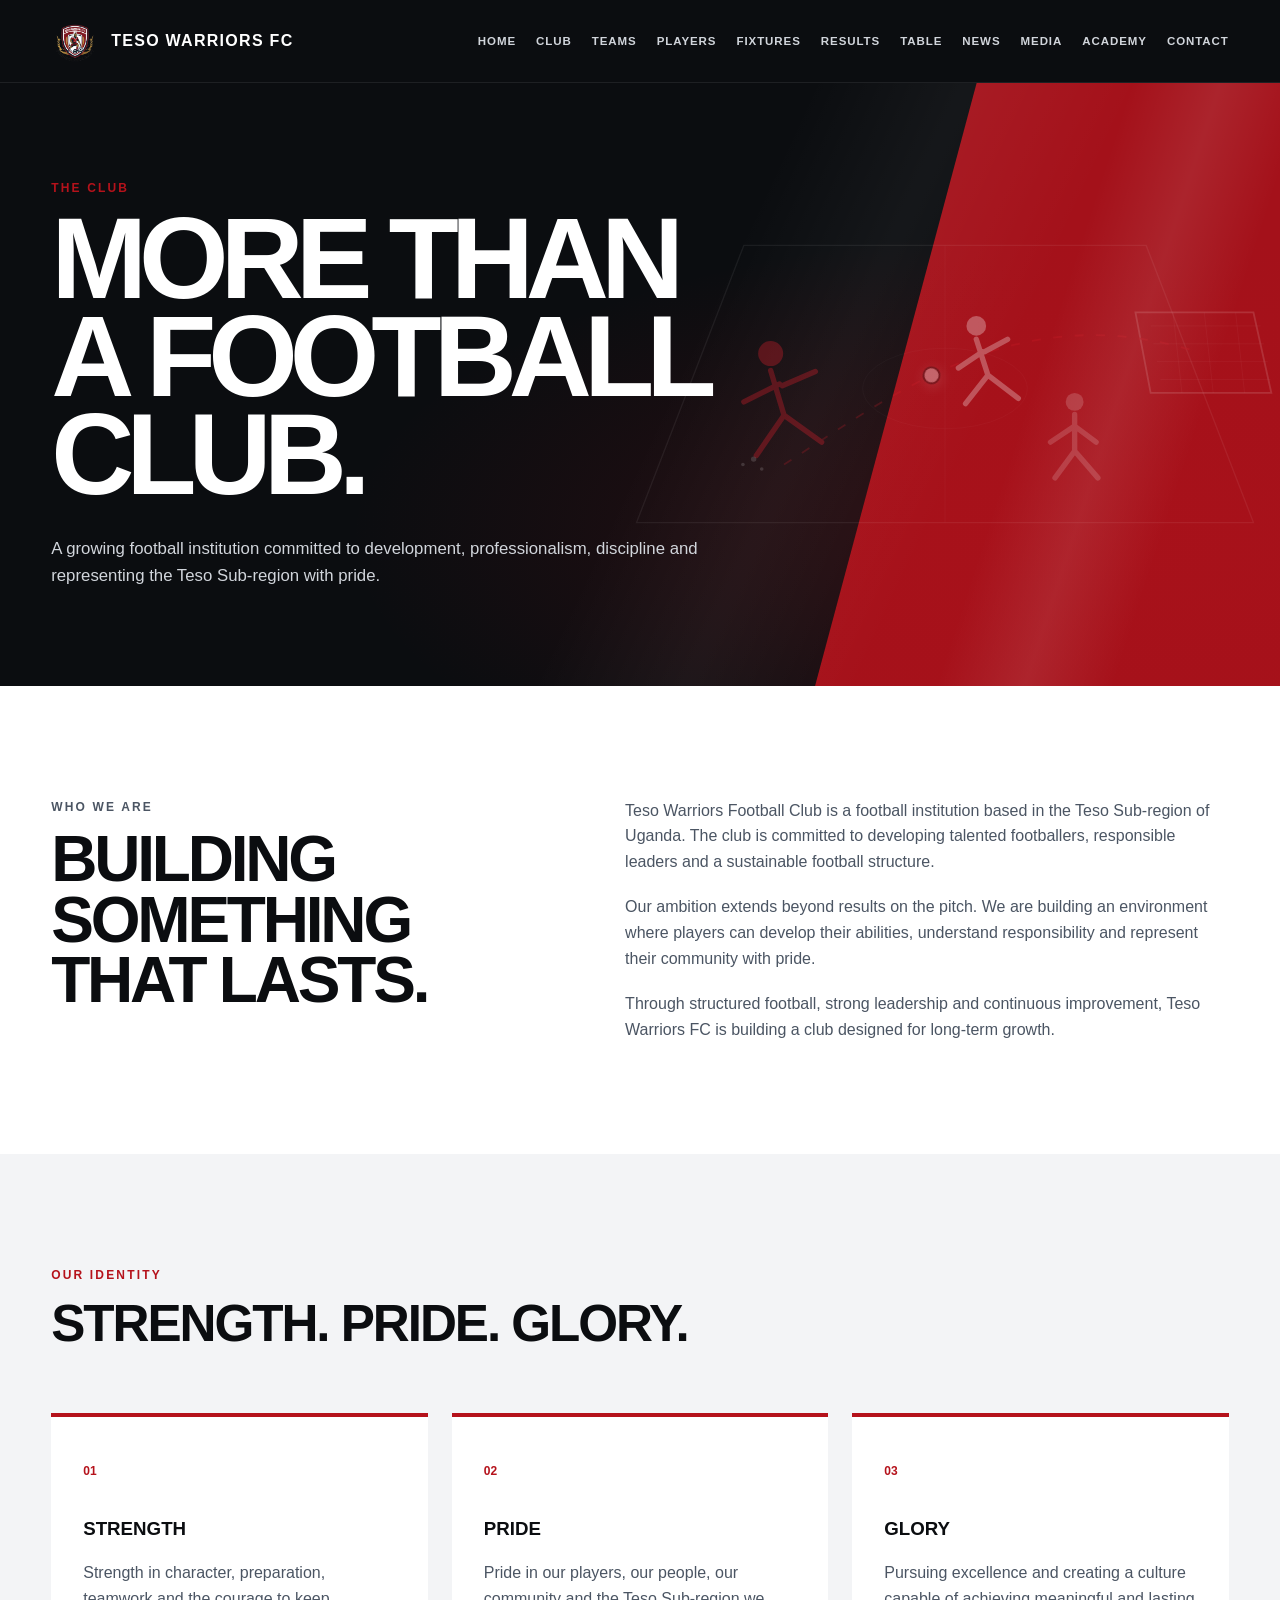
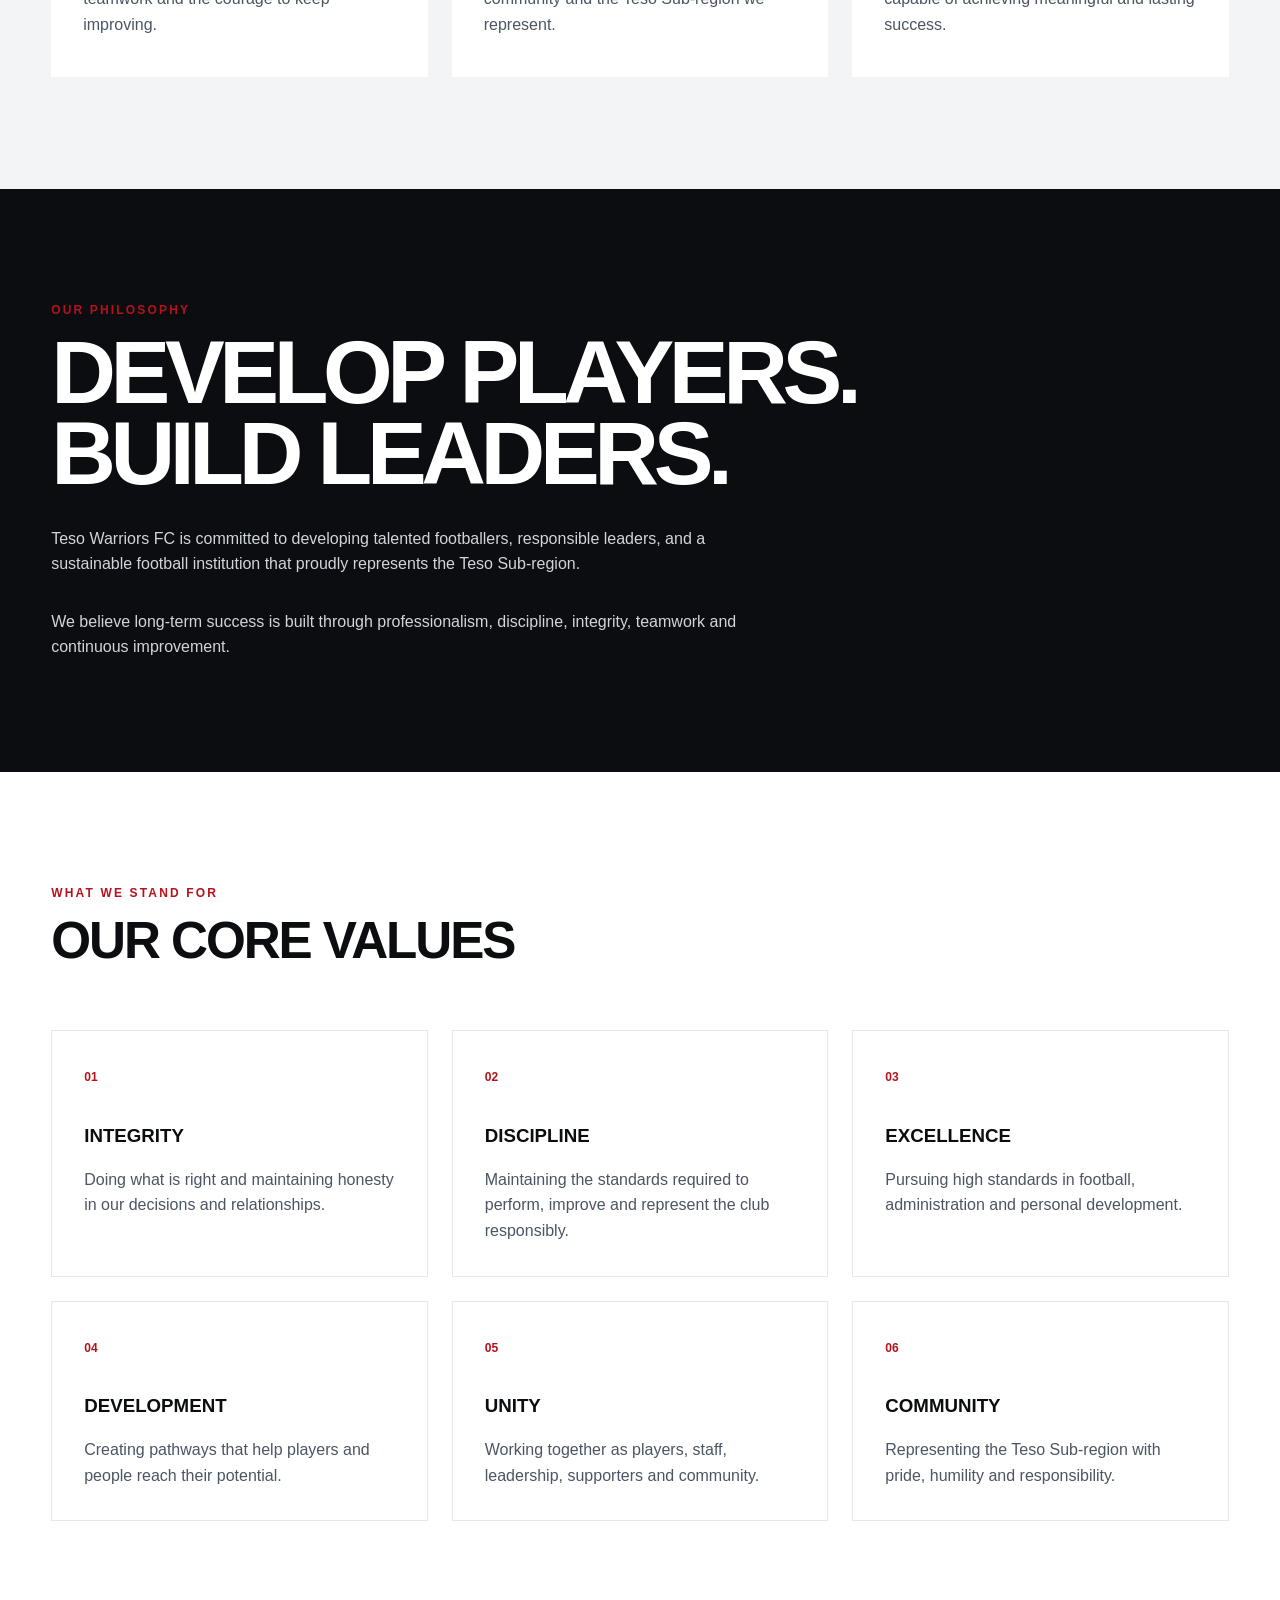
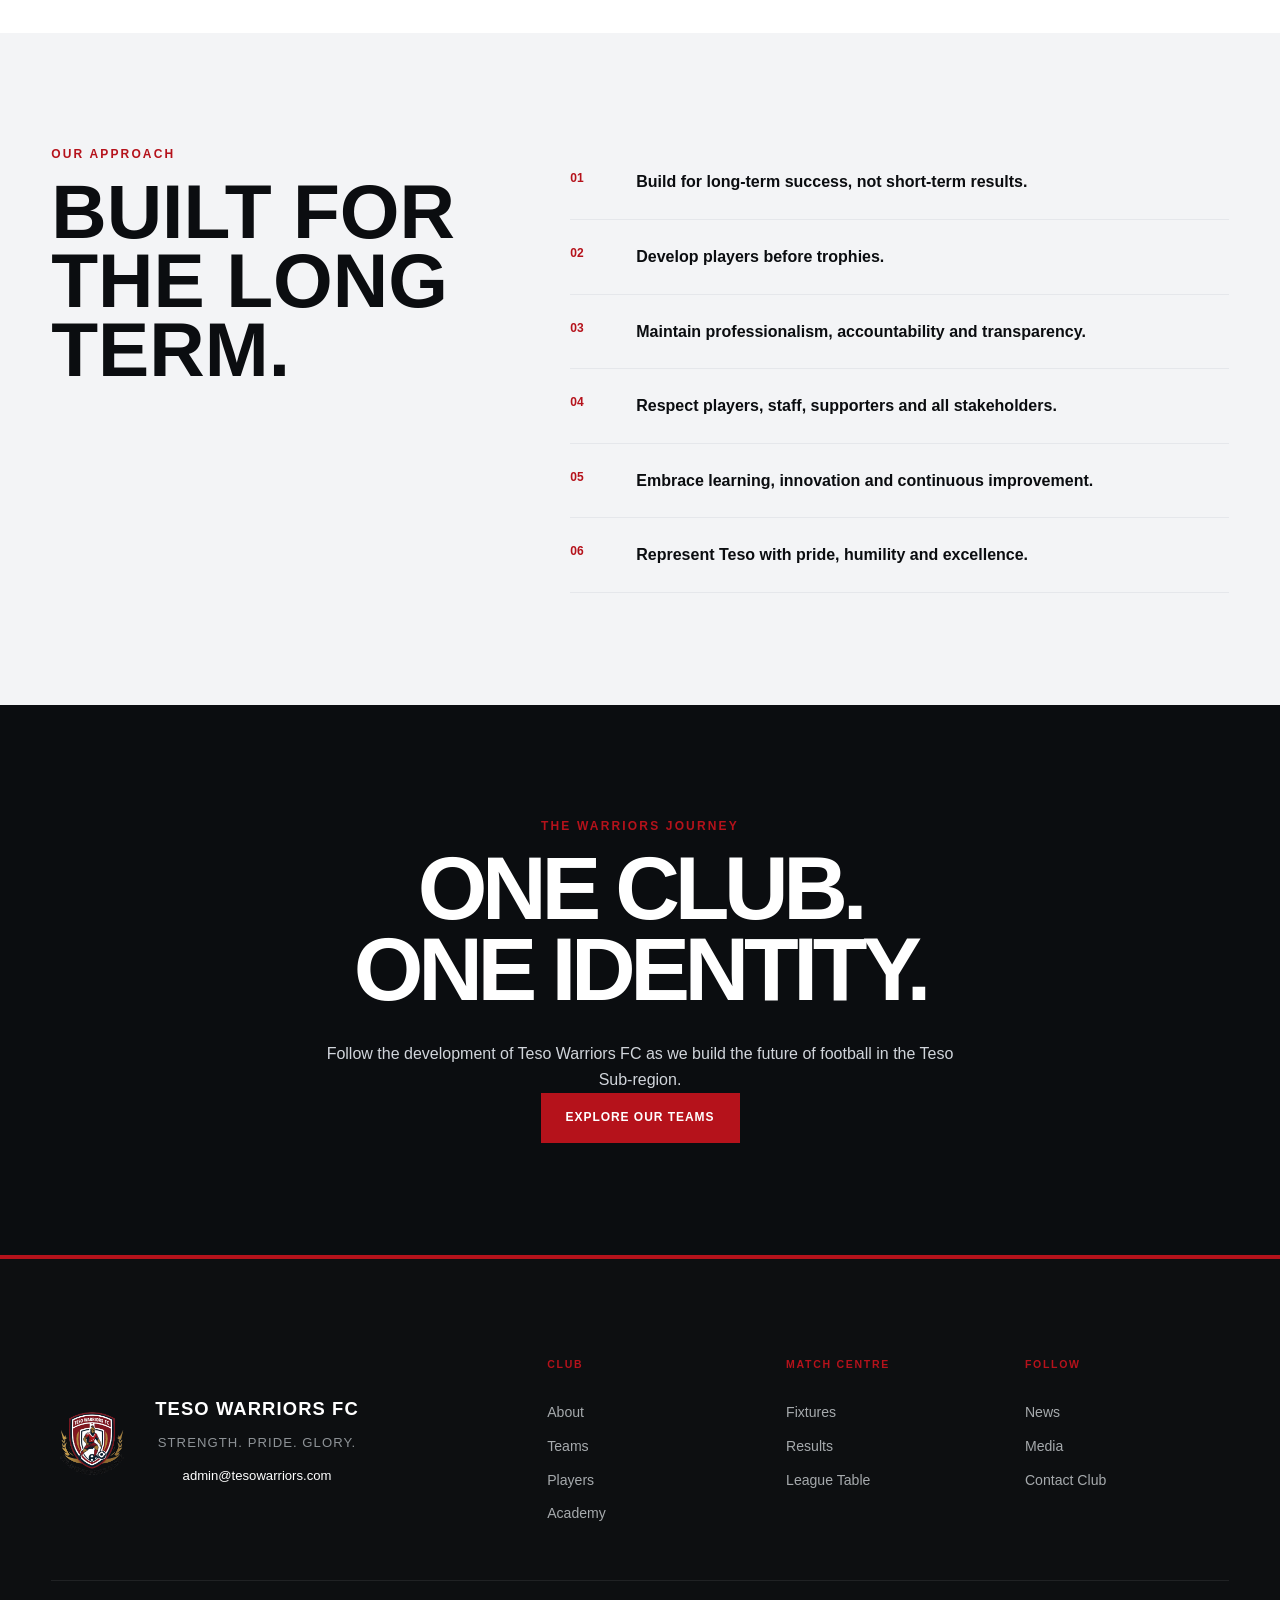
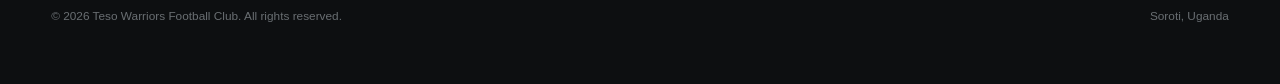
==== commit 864c60ab: "Add clean extensionless URLs across website" ====
--- a/about.html
+++ b/about.html
@@ -13,7 +13,7 @@
 
     <link
       rel="canonical"
-      href="https://tesowarriors.com/about.html"
+      href="https://tesowarriors.com/about"
     />
 
     <meta
@@ -38,7 +38,7 @@
 
     <meta
       property="og:url"
-      content="https://tesowarriors.com/about.html"
+      content="https://tesowarriors.com/about"
     />
 
     <meta
@@ -135,7 +135,7 @@
   <body>
     <header class="site-header">
       <div class="container">
-        <a href="index.html" class="logo">
+        <a href="/" class="logo">
           <img
             src="images/teso-warriors-crest.png"
             alt="Teso Warriors FC crest"
@@ -144,17 +144,17 @@
         </a>
 
         <nav class="main-nav">
-          <a href="index.html">Home</a>
-          <a href="about.html">Club</a>
-          <a href="teams.html">Teams</a>
-          <a href="players.html">Players</a>
-          <a href="fixtures.html">Fixtures</a>
-          <a href="results.html">Results</a>
-          <a href="table.html">Table</a>
-          <a href="news.html">News</a>
-          <a href="media.html">Media</a>
-          <a href="academy.html">Academy</a>
-          <a href="contact.html">Contact</a>
+          <a href="/">Home</a>
+          <a href="about">Club</a>
+          <a href="teams">Teams</a>
+          <a href="players">Players</a>
+          <a href="fixtures">Fixtures</a>
+          <a href="results">Results</a>
+          <a href="table">Table</a>
+          <a href="news">News</a>
+          <a href="media">Media</a>
+          <a href="academy">Academy</a>
+          <a href="contact">Contact</a>
         </nav>
       </div>
     </header>
@@ -385,7 +385,7 @@
             football in the Teso Sub-region.
           </p>
 
-          <a href="teams.html" class="btn btn-primary">Explore Our Teams</a>
+          <a href="teams" class="btn btn-primary">Explore Our Teams</a>
         </div>
       </section>
     </main>
@@ -394,7 +394,7 @@
       <div class="container footer-main">
 
         <div class="footer-brand">
-          <a href="index.html" class="footer-logo">
+          <a href="/" class="footer-logo">
             <img
               src="images/teso-warriors-crest.png"
               alt="Teso Warriors FC"
@@ -420,24 +420,24 @@
         <div class="footer-links">
           <div>
             <span>CLUB</span>
-            <a href="about.html">About</a>
-            <a href="teams.html">Teams</a>
-            <a href="players.html">Players</a>
-            <a href="academy.html">Academy</a>
+            <a href="about">About</a>
+            <a href="teams">Teams</a>
+            <a href="players">Players</a>
+            <a href="academy">Academy</a>
           </div>
 
           <div>
             <span>MATCH CENTRE</span>
-            <a href="fixtures.html">Fixtures</a>
-            <a href="results.html">Results</a>
-            <a href="table.html">League Table</a>
+            <a href="fixtures">Fixtures</a>
+            <a href="results">Results</a>
+            <a href="table">League Table</a>
           </div>
 
           <div>
             <span>FOLLOW</span>
-            <a href="news.html">News</a>
-            <a href="media.html">Media</a>
-            <a href="contact.html">Contact Club</a>
+            <a href="news">News</a>
+            <a href="media">Media</a>
+            <a href="contact">Contact Club</a>
           </div>
         </div>
 
